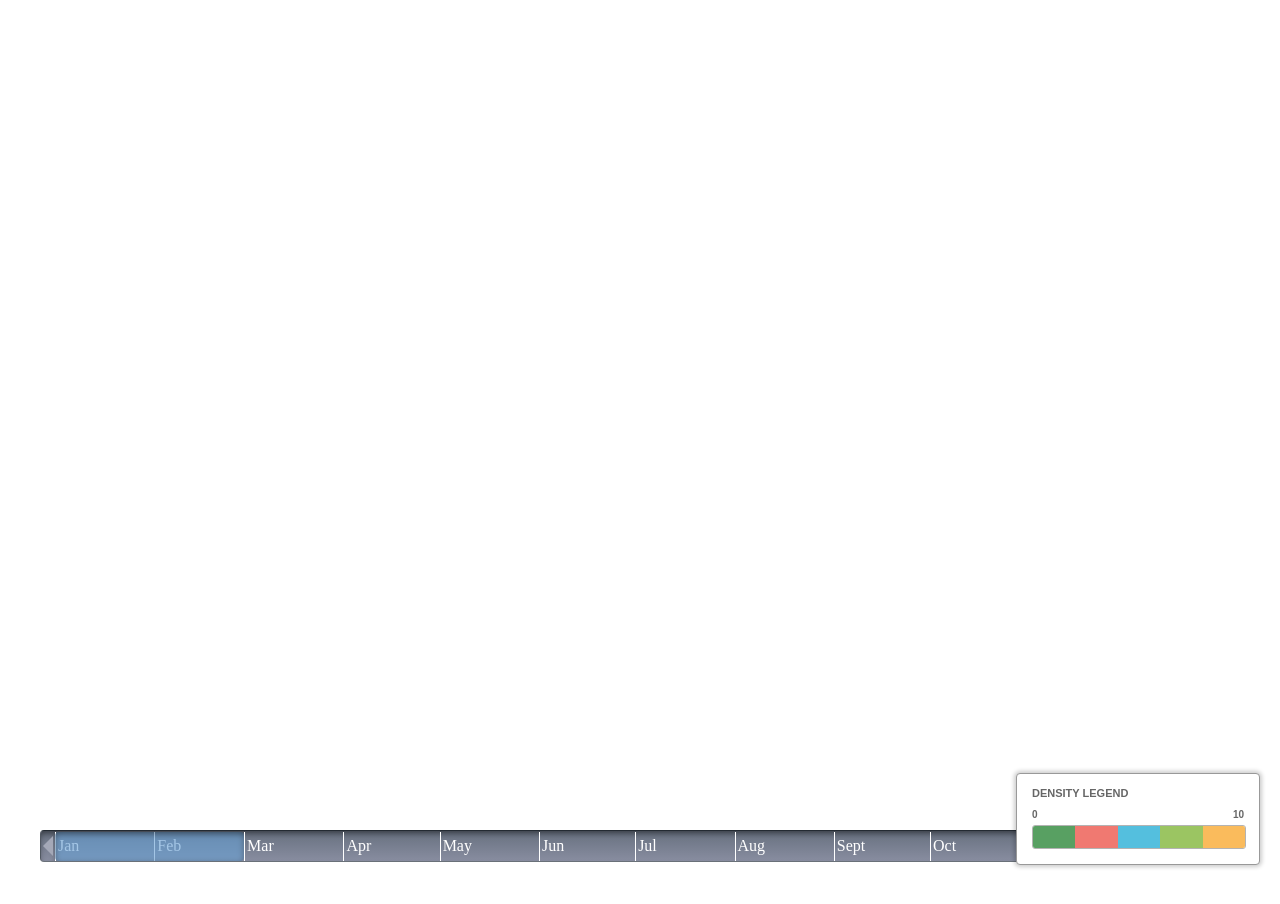
==== index.html @ 5bfdc5b2 "changed legend div" ====
<!DOCTYPE html>
<html>
  <head>



    <meta charset="UTF-8">
    <title>Syrian Refugees in Iraq</title>
    <!-- The style.css file allows you to change the look of your web pages.
         If you include the next line in all your web pages, they will all share the same look.
         This makes it easier to make new pages for your site. -->

    <script src="./jquery-2.1.1.min.js"></script>


      <!--
    Load CartoDB's code so we can pull in our CartoDB maps.
    -->
    <script src="./cartodb-3.14.2.js"></script>
    <script src="./jquery-ui.1.10.3.js"></script>

    <!--Load jQRangeSlider-->
    <!--<script src="https://rawgit.com/aceb694/jQRangeSlider-5.7.1/master/jQRangeSlider-min.js"></script>-->
    <!--<script src="https://rawgit.com/aceb694/jQRangeSlider-5.7.1/master/jQAllRangeSliders-min.js"></script>-->
    <script src="./jQDateRangeSlider-withRuler-min.js"></script>




    <link rel="stylesheet" href="./css/cartodb.css" type="text/css"/>
    <link rel="stylesheet" href="./css/jquery-ui.css" type="text/css"/>

    <!--jQRangeSlider-->
    <link rel="stylesheet" href="./css/iThing.css" type="text/css" />

  <style>

  html, body {
    height: 100%;
    margin: 0;
    padding: 0;
    width: 100%;
  }

  #map {
  display: inline-block;
  height: 100%;
  width: 100%;
}

    #title{
      text-align: center;
      font-size: 20px;
      font-family: "Arial";
      float: left;
      padding-left: 400px;
      padding-top: 25px;
      color: #74d94e;
    }

    #slider {
        position: absolute;
        bottom: 40px;
        right: 40px;
        left:40px;
      }

      /*/*legend {
        /*position: relative;
        margin-bottom: 200px;
        border:5px;
        border-color: #253494;*/
       /*/* /*position:absolute;*/
        /*top: 20px; right: 20px;
        margin: 50; padding: 0;
        z-index: 100;*/

      #legend
      {
        bottom: 100px;

      }

    img {
      float:left;
    }

    h4{
      text-transform: uppercase;
    }

    #sulaymaniyah_anbar_erbil_duhok_ver3
    {
        polygon-fill: #253494;
    }

  </style>
  </head>
  <body>

<!--  /--------------------------------CREATE BODY DIVS------------------------------------------------------------/  -->


    <div id="map"></div>
    <div id="slider"></div>
    <div id="legend"></div>

<!--------------------------------END CREATE BODY DIVS------------------------------------------------------------      -->


<script>
/*--------------------------------START GENERATE SLIDER------------------------------------------------------------*/
        /*label array for date range slider*/
        var months = ["Jan", "Feb", "Mar", "Apr", "May", "Jun", "Jul", "Aug", "Sept", "Oct", "Nov", "Dec"];


        /*Add Date Range Slider with the following options*/
        $("#slider").dateRangeSlider(
        {
            valueLabels: "hide",
            defaultValues:
            {
                min: new Date(2013, 0),
                max: new Date(2013, 2, 1)
            },
            bounds:
            {
                min: new Date(2013, 0),
                max: new Date(2013, 12, 1)
            },
            step:
            {
                months: 1
            },
            /*The option scales requires an array of objects. Each object represents the configuration of one level.
            Scale configuration object can contain 5 functions:*/
            scales:
            [{
                //first: function(value){ return value; },
                //end: function(value) {return value; },
                next: function(value)
                {
                    var next = new Date(value);
                    return new Date(next.setMonth(value.getMonth() + 1));
                },
                label: function(value)
                {
                    return months[value.getMonth()];
                }/*,
                format: function(tickContainer, tickStart, tickEnd){
                  tickContainer.addClass("myCustomClass");
                }*/
            }]
        });
/*--------------------------------END GENERATE SLIDER------------------------------------------------------------ */







/*------------------------------START: DECLARE GLOBAL VARIABLES------------------------------------------------------------*/





         var As_Sulaymaniyah;
         var Al_Anbar;
         var Arbil;
         var Dihok;




         var RefugeePopulationLayer;

      //   var layerSource = {
      //   user_name: 'aceb694',
      //   type: 'cartodb',
      //   sublayers: [{
      //       sql: "SELECT * FROM sulaymaniyah_anbar_erbil_duhok_ver3", // African countries
      //       cartocss: '#sulaymaniyah_anbar_erbil_duhok_ver3{polygon-fill:#FF6600;polygon-opacity:0.7;line-color:#FFF;line-width:1;line-opacity:1;}'
      //   }]
      // }

         /*------------------------------END: DECLARE GLOBAL VARIABLES------------------------------------------------------------*/








/*------------------------------START: PULL DATA FROM DATABASE------------------------------------------------------------*/

    $(document).ready(function()
    {
        $.getJSON('https://aceb694.cartodb.com/api/v2/sql?q=SELECT%20monthly_pop_avg::integer%20AS%20monthly_pop_avg_int,%20month,%20year,%20governorate%20FROM%20sulaymaniyah_anbar_erbil_duhok_ver3%20WHERE%20year%20=%202013%20AND%20governorate%20=%20%27As-Sulaymaniyah%27%20ORDER%20BY%20month')
        .done(function (JSONarray)
        {
          As_Sulaymaniyah =  JSONarray;
        })

        $.getJSON('https://aceb694.cartodb.com/api/v2/sql?q=SELECT%20monthly_pop_avg::integer%20AS%20monthly_pop_avg_int,%20month,%20year,%20governorate%20FROM%20sulaymaniyah_anbar_erbil_duhok_ver3%20WHERE%20year%20=%202013%20AND%20governorate%20=%20%27Al-Anbar%27%20ORDER%20BY%20month')
        .done(function (JSONarray)
        {
          Al_Anbar =  JSONarray;
        })

        $.getJSON('https://aceb694.cartodb.com/api/v2/sql?q=SELECT%20monthly_pop_avg::integer%20AS%20monthly_pop_avg_int,%20month,%20year,%20governorate%20FROM%20sulaymaniyah_anbar_erbil_duhok_ver3%20WHERE%20year%20=%202013%20AND%20governorate%20=%20%27Arbil%27%20ORDER%20BY%20month')
        .done(function (JSONarray)
        {
          Arbil =  JSONarray;
        })

        $.getJSON('https://aceb694.cartodb.com/api/v2/sql?q=SELECT%20monthly_pop_avg::integer%20AS%20monthly_pop_avg_int,%20month,%20year,%20governorate%20FROM%20sulaymaniyah_anbar_erbil_duhok_ver3%20WHERE%20year%20=%202013%20AND%20governorate%20=%20%27Dihok%27%20ORDER%20BY%20month')
        .done(function (JSONarray)
        {
          Dihok =  JSONarray;
        })
    });
/*-------------------------------END: PULL DATA FROM DATABASE------------------------------------------------------------*/








/*-------------------------------START: LOAD CARTODB MAP------------------------------------------------------------*/

    $(document).ready(function ()
    {
       // var map = L.map('map', {
       //      zoomControl: false,
       //      center: [43, 0],
       //      zoom: 3
       // })




        cartodb.createVis('map', 'https://aceb694.cartodb.com/api/v2/viz/dbe29aca-e6dc-11e4-b5d2-0e0c41326911/viz.json',
        {
            cartodb_logo: false,
            legends: false
        }).done(function(vis,layers)
        {
            // alert("Layers has " + layers.length + " layers.");

            RefugeePopulationLayer = layers[1].getSubLayer(0);

            // alert("Layers has " + layers[1].getSubLayerCount() + " sublayers.");

        })

        var densityLegend = new cdb.geo.ui.Legend.Density({
            title: "Density Legend",
            left: "0", right: "10", colors: [ "#58A062", "#F07971", "#54BFDE", "#9BC562", "#FABB5C" ]
          });

            $('#legend').append(densityLegend.render().el);


        // var densityLegend = new cdb.geo.ui.Legend.Density({
        //     title: "Density Legend",
        //     left: "0", right: "10", colors: [ "#58A062", "#F07971", "#54BFDE", "#9BC562", "#FABB5C" ]
        //   });

    });

    //

    //

/*-------------------------------END: LOAD CARTODB MAP------------------------------------------------------------*/









/*-------------------------------START: EVENT HANDLERS------------------------------------------------------------*/


    $("#slider").on("valuesChanging",

      function(e, sliderData)
      {
          console.log(As_Sulaymaniyah);
          console.log(Al_Anbar);
          console.log(Arbil);
          console.log(Dihok);


          var minMonth = sliderData.values.min.getMonth();  //retrieve the month the left most slider is on


          if(sliderData.values.max.getMonth() == 0)
              maxMonth = 11; /*because the slider value is 0 when it is selecting december, and it should be 11 because december data is in the array element 11*/
          else
              maxMonth =  sliderData.values.max.getMonth() - 1; //select the month the right most slider is on

          console.log('min value: ' + minMonth + ', max value: ' + maxMonth);
          //console.log(JSONfromCartoDB.rows[0].governorate);

          // var GovernorateDifference = new Array(4,3,5,'d');
            // var difference = {
            //   governorate: 'Al-Anbar',
            //   difference: Al_Anbar.rows[maxMonth].monthly_pop_avg_int - Al_Anbar.rows[minMonth].monthly_pop_avg_int
            // },
            // var difference = {
            //   governorate: 'As-Sulaymaniyah',
            //   difference: As_Sulaymaniyah.rows[maxMonth].monthly_pop_avg_int - As_Sulaymaniyah.rows[minMonth].monthly_pop_avg_int
            // },
            // var difference = {
            //   governorate: 'Arbil',
            //   difference: Arbil.rows[maxMonth].monthly_pop_avg_int - Arbil.rows[minMonth].monthly_pop_avg_int
            // });

          // var GovernorateDifference = {
          //     Al_Anbar_difference: Al_Anbar.rows[maxMonth].monthly_pop_avg_int - Al_Anbar.rows[minMonth].monthly_pop_avg_int,
          //     As_Sulaymaniyah_difference: As_Sulaymaniyah.rows[maxMonth].monthly_pop_avg_int - As_Sulaymaniyah.rows[minMonth].monthly_pop_avg_int,
          //     Arbil_difference: Arbil.rows[maxMonth].monthly_pop_avg_int - Arbil.rows[minMonth].monthly_pop_avg_int,
          //     Dihok_difference: Dihok.rows[maxMonth].monthly_pop_avg_int - Dihok.rows[minMonth].monthly_pop_avg_int};


          var AvgMonthlyRefugeePopDiff = [
            {
              governorate: "Al-Anbar",
              diffInMonths: Al_Anbar.rows[maxMonth].monthly_pop_avg_int - Al_Anbar.rows[minMonth].monthly_pop_avg_int,
            },
            {
              governorate: "As-Sulaymaniyah",
              diffInMonths: As_Sulaymaniyah.rows[maxMonth].monthly_pop_avg_int - As_Sulaymaniyah.rows[minMonth].monthly_pop_avg_int
            },
            {
              governorate: "Arbil",
              diffInMonths: Arbil.rows[maxMonth].monthly_pop_avg_int - Arbil.rows[minMonth].monthly_pop_avg_int
            },
            {
              governorate: "Dihok",
              diffInMonths: Dihok.rows[maxMonth].monthly_pop_avg_int - Dihok.rows[minMonth].monthly_pop_avg_int
            }];



            for(var i =0; i<4; i++)
            {

              /*//.008
//.013
//.021
//.028
//.044 *
//.054
//1*/
                if(AvgMonthlyRefugeePopDiff[i].diffInMonths <= -799)
                {
                     AvgMonthlyRefugeePopDiff[i].hexColor = '#0000FF';
                     AvgMonthlyRefugeePopDiff[i].opacity =  1;
                }
                else if(AvgMonthlyRefugeePopDiff[i].diffInMonths <= -599)
                {
                     AvgMonthlyRefugeePopDiff[i].hexColor = '#0000FF';
                     AvgMonthlyRefugeePopDiff[i].opacity =  .028;
                }
                else if (AvgMonthlyRefugeePopDiff[i].diffInMonths <= -399)
                {
                     AvgMonthlyRefugeePopDiff[i].hexColor = '#0000FF';
                     AvgMonthlyRefugeePopDiff[i].opacity = .021;/*.07 increments*/
                }
                else if(AvgMonthlyRefugeePopDiff[i].diffInMonths <= -199)
                {
                     AvgMonthlyRefugeePopDiff[i].hexColor = '#0000FF';
                     AvgMonthlyRefugeePopDiff[i].opacity =  .013;
                }
                else if(AvgMonthlyRefugeePopDiff[i].diffInMonths <= -1)
                {
                     AvgMonthlyRefugeePopDiff[i].hexColor = '#0000FF';
                     AvgMonthlyRefugeePopDiff[i].opacity =  .008;
                }
                else if(AvgMonthlyRefugeePopDiff[i].diffInMonths <= 1999)
                {
                     AvgMonthlyRefugeePopDiff[i].hexColor = '#FF0000';
                     AvgMonthlyRefugeePopDiff[i].opacity = .008;
                }
                else if(AvgMonthlyRefugeePopDiff[i].diffInMonths <= 3999)
                 {
                     AvgMonthlyRefugeePopDiff[i].hexColor = '#FF0000';
                     AvgMonthlyRefugeePopDiff[i].opacity = .013;
                }
                else if(AvgMonthlyRefugeePopDiff[i].diffInMonths <= 5999)
                {
                     AvgMonthlyRefugeePopDiff[i].hexColor = '#FF0000';
                     AvgMonthlyRefugeePopDiff[i].opacity = .021;
                }
                else if(AvgMonthlyRefugeePopDiff[i].diffInMonths <= 7999)
                {
                     AvgMonthlyRefugeePopDiff[i].hexColor = '#FF0000';
                     AvgMonthlyRefugeePopDiff[i].opacity = .028;
                }
                else if(AvgMonthlyRefugeePopDiff[i].diffInMonths <= 9999)
                {
                     AvgMonthlyRefugeePopDiff[i].hexColor = '#FF0000';
                     AvgMonthlyRefugeePopDiff[i].opacity = .054;
                }
                else if(AvgMonthlyRefugeePopDiff[i].diffInMonths > 10000)
                {
                     AvgMonthlyRefugeePopDiff[i].hexColor = '#FF0000';
                     AvgMonthlyRefugeePopDiff[i].opacity = 1;
                }
             }


          RefugeePopulationLayer.setCartoCSS("#sulaymaniyah_anbar_erbil_duhok_ver3[governorate= '" + AvgMonthlyRefugeePopDiff[0].governorate + "']{ polygon-fill: " + AvgMonthlyRefugeePopDiff[0].hexColor + ";polygon-opacity: " + AvgMonthlyRefugeePopDiff[0].opacity + "; }[governorate='" + AvgMonthlyRefugeePopDiff[1].governorate + "']{ polygon-fill: " + AvgMonthlyRefugeePopDiff[1].hexColor + ";polygon-opacity: " + AvgMonthlyRefugeePopDiff[1].opacity + ";}[governorate= '" + AvgMonthlyRefugeePopDiff[2].governorate + "']{ polygon-fill: " + AvgMonthlyRefugeePopDiff[2].hexColor + ";polygon-opacity: " + AvgMonthlyRefugeePopDiff[2].opacity + ";}[governorate= '" + AvgMonthlyRefugeePopDiff[3].governorate + "']{ polygon-fill: " + AvgMonthlyRefugeePopDiff[3].hexColor + ";polygon-opacity: " + AvgMonthlyRefugeePopDiff[3].opacity + ";}");







          /*
                if negative



          */




          for(var x=0; x<4; x++)
           {
              console.log('Governorate = ' + AvgMonthlyRefugeePopDiff[x].governorate + '; Difference = ' + AvgMonthlyRefugeePopDiff[x].diffInMonths + '; Color = ' + AvgMonthlyRefugeePopDiff[x].hexColor + '; Opacity =  ' + AvgMonthlyRefugeePopDiff[x].opacity);
           }

// -3000 to -2001 #00bbff
// -2000 to -1001 #00ccff
// -1000 to -1 #00ddff
// 0 #ffffff
// 1 to 9,999  #6f0000
// 10,000 to 24,999 #5c0000
// 25,000 to 39,999 #490000
// 40,000 to 54,999 #360000
// 55,000 to 62,172 #000000




          // if(Arbil_difference>=0)
          //   RefugeePopulationLayer.setCartoCSS("#sulaymaniyah_anbar_erbil_duhok_ver3 [governorate='Arbil']{ polygon-fill: #3E7BB6; }");
          // else
          //   RefugeePopulationLayer.setCartoCSS("#sulaymaniyah_anbar_erbil_duhok_ver3 [governorate='Arbil']{ polygon-fill: #870005; }");


            // set({'cartocss': '#layer {...}' })

            // alert("Sublayer CSS is " + RefugeePopulationLayer.getCartoCSS());
            // alert("Sublayer SQL is " + RefugeePopulationLayer.getSQL());



            // RefugeePopulationLayer.setCartoCSS("#sulaymaniyah_anbar_erbil_duhok_ver3 [governorate='As-Sulaymaniyah']{ polygon-fill: #3E7BB6; } [governorate='Arbil'] { polygon-fill: #870005; }");

      });

/*-------------------------------END: EVENT HANDLERS------------------------------------------------------------*/




    </script>


</body>
</html>
---- css/cartodb.css ----
/* CartoDB.css minified version: 3.14.1 */
div.cartodb-popup.dark .jspContainer:after{background:-webkit-gradient(linear,50% 0,50% 100%,color-stop(0%,rgba(0,0,0,0)),color-stop(100%,rgba(0,0,0,1)));background:-webkit-linear-gradient(top,rgba(0,0,0,0),rgba(0,0,0,1));background:-moz-linear-gradient(top,rgba(0,0,0,0),rgba(0,0,0,1));background:-o-linear-gradient(top,rgba(0,0,0,0),rgba(0,0,0,1));background:linear-gradient(top,rgba(0,0,0,0),rgba(0,0,0,1))}div.cartodb-popup.dark .jspContainer:before{background:-webkit-gradient(linear,50% 0,50% 100%,color-stop(0%,rgba(0,0,0,1)),color-stop(100%,rgba(0,0,0,0)));background:-webkit-linear-gradient(top,rgba(0,0,0,1),rgba(0,0,0,0));background:-moz-linear-gradient(top,rgba(0,0,0,1),rgba(0,0,0,0));background:-o-linear-gradient(top,rgba(0,0,0,1),rgba(0,0,0,0));background:linear-gradient(top,rgba(0,0,0,1),rgba(0,0,0,0))}div.cartodb-popup.dark{background:url(../img/dark.png) no-repeat -226px 0}div.cartodb-popup.dark div.cartodb-popup-content-wrapper{background:url(../img/dark.png) repeat-y -452px 0}div.cartodb-popup.dark div.cartodb-popup-tip-container{background:url(../img/dark.png) no-repeat 0 0}div.cartodb-popup.dark a.cartodb-popup-close-button{background:url(../img/dark.png) no-repeat 0 -23px}div.cartodb-popup.dark h4{color:#999}div.cartodb-popup.dark p{color:#FFF}div.cartodb-popup.dark a{color:#397DB9}div.cartodb-popup.dark p.empty{font-style:italic;color:#AAA}div.cartodb-popup.dark .jspDrag{background:#AAA;background:rgba(255,255,255,.5)}div.cartodb-popup.dark .jspDrag:hover{background:#DEDEDE;background:rgba(255,255,255,.8)}div.cartodb-popup.v2.dark{background:#000}div.cartodb-popup.v2.dark div.cartodb-popup-tip-container:after,div.cartodb-popup.v2.dark:before{border-top-color:#000}div.cartodb-popup.v2.dark a.cartodb-popup-close-button{background:#000}div.cartodb-popup.v2.dark a.cartodb-popup-close-button:after,div.cartodb-popup.v2.dark a.cartodb-popup-close-button:before{background:#fff}@media \0screen\,screen\9{div.cartodb-popup.v2.dark{border:4px solid #AAA}div.cartodb-popup.v2.dark div.cartodb-popup-tip-container{border-top:18px solid #000}div.cartodb-popup.v2.dark a.cartodb-popup-close-button{border:2px solid #AAA;color:#fff}div.cartodb-popup.v2.dark a.cartodb-popup-close-button:hover{border:2px solid #BBB}}div.cartodb-infowindow{position:absolute;z-index:12}div.cartodb-popup{position:relative;width:226px;height:auto;padding:7px 0 0;margin:0;background:url(../img/light.png) no-repeat -226px 0}div.cartodb-popup div.cartodb-popup-content-wrapper{width:190px;max-width:190px;padding:12px 19px;overflow-x:hidden;background:url(../img/light.png) repeat-y -452px 0}div.cartodb-popup div.cartodb-popup-content{display:block;width:190px;max-width:190px;min-height:5px;height:auto;max-height:185px;margin:0;padding:0;overflow-y:auto;overflow-x:hidden!important;outline:0;text-align:left}div.cartodb-popup .jspContainer:after,div.cartodb-popup .jspContainer:before{content:'';position:absolute;left:0;right:12px;display:block;height:10px;width:190px;z-index:5}div.cartodb-popup .jspContainer:after{bottom:0;background:-webkit-gradient(linear,50% 0,50% 100%,color-stop(0%,rgba(255,255,255,0)),color-stop(100%,rgba(255,255,255,1)));background:-webkit-linear-gradient(top,rgba(255,255,255,0),rgba(255,255,255,1));background:-moz-linear-gradient(top,rgba(255,255,255,0),rgba(255,255,255,1));background:-o-linear-gradient(top,rgba(255,255,255,0),rgba(255,255,255,1));background:linear-gradient(top,rgba(255,255,255,0),rgba(255,255,255,1));filter:progid:DXImageTransform.Microsoft.gradient(startColorstr='#ffffff', endColorstr='#00ffffff', GradientType=0)}div.cartodb-popup .jspContainer:before{top:0;background:-webkit-gradient(linear,50% 0,50% 100%,color-stop(0%,rgba(255,255,255,1)),color-stop(100%,rgba(255,255,255,0)));background:-webkit-linear-gradient(top,rgba(255,255,255,1),rgba(255,255,255,0));background:-moz-linear-gradient(top,rgba(255,255,255,1),rgba(255,255,255,0));background:-o-linear-gradient(top,rgba(255,255,255,1),rgba(255,255,255,0));background:linear-gradient(top,rgba(255,255,255,1),rgba(255,255,255,0));filter:progid:DXImageTransform.Microsoft.gradient(startColorstr='#ffffff', endColorstr='#00ffffff', GradientType=0)}div.cartodb-popup div.cartodb-popup-tip-container{width:226px;height:20px;background:url(../img/light.png) no-repeat 0 0}div.cartodb-popup a.cartodb-popup-close-button{position:absolute;top:-9px;right:-9px;width:26px;height:26px;padding:0;background:url(../img/light.png) no-repeat 0 -23px;text-indent:-9999px;font-size:0;line-height:0;opacity:1;-ms-filter:"alpha(Opacity=100)";filter:alpha(Opacity=1);filter:alpha(opacity=100);text-transform:uppercase;z-index:3}div.cartodb-popup.header.no_fields div.cartodb-popup-content{display:none}div.cartodb-popup.header.no_fields div.cartodb-popup-content-wrapper div.cartodb-edit-buttons{padding-top:5px;margin-top:0}div.cartodb-popup.header.no_fields div.cartodb-edit-buttons{border:0;padding-top:0}div.cartodb-popup .jspContainer{overflow:hidden;position:relative;outline:0}div.cartodb-popup .jspContainer *{outline:0}div.cartodb-popup .jspPane{position:absolute;padding:4px 0 0!important;z-index:1}div.cartodb-popup .jspVerticalBar{position:absolute;top:0;right:0;width:6px;height:100%;background:0 0;z-index:10}div.cartodb-popup .jspHorizontalBar{position:absolute;bottom:0;left:0;width:100%;height:6px;background:0 0}div.cartodb-popup .jspHorizontalBar *,div.cartodb-popup .jspVerticalBar *{margin:0;padding:0}div.cartodb-popup .jspCap{display:none}div.cartodb-popup .jspHorizontalBar .jspCap{float:left}div.cartodb-popup .jspTrack{position:relative;cursor:pointer;background:0 0}div.cartodb-popup .jspDrag{position:relative;top:0;left:0;cursor:pointer;border-radius:10px;-moz-border-radius:10px;-webkit-border-radius:10px;background:#999;background:rgba(0,0,0,.16)}div.cartodb-popup .jspDrag:hover{background:#666;background:rgba(0,0,0,.5);cursor:pointer}div.cartodb-popup .jspHorizontalBar .jspDrag,div.cartodb-popup .jspHorizontalBar .jspTrack{float:left;height:100%}div.cartodb-popup .jspArrow{background:#50506d;text-indent:-20000px;display:block;cursor:pointer}div.cartodb-popup .jspArrow.jspDisabled{cursor:default;background:#80808d}div.cartodb-popup .jspVerticalBar .jspArrow{height:16px}div.cartodb-popup .jspHorizontalBar .jspArrow{width:16px;float:left;height:100%}div.cartodb-popup .jspVerticalBar .jspArrow:focus{outline:0}div.cartodb-popup .jspCorner{background:#eeeef4;float:left;height:100%}* html div.cartodb-popup .jspCorner{margin:0 -3px 0 0}div.cartodb-popup h1,div.cartodb-popup h2,div.cartodb-popup h3,div.cartodb-popup h4,div.cartodb-popup h5,div.cartodb-popup h6{display:block;width:190px;margin:0;padding:0;font-weight:700;font-family:"Helvetica Neue",Helvetica,Arial;color:#CCC;text-transform:uppercase;word-wrap:break-word;line-height:120%}div.cartodb-popup h1{font-size:24px}div.cartodb-popup h2{font-size:20px}div.cartodb-popup h3{font-size:15px}div.cartodb-popup h4{font-size:11px}div.cartodb-popup h5{font-size:10px}div.cartodb-popup h6{font-size:9px}div.cartodb-popup p{display:block;width:190px;max-width:190px;margin:0;padding:0 0 7px;font:400 13px Helvetica,Arial;word-wrap:break-word}div.cartodb-popup p.italic{font-style:italic}div.cartodb-popup p.loading{position:relative;display:block;width:170px;max-width:170px;margin:0;padding:0 0 0 30px;font:400 13px Helvetica,Arial;font-style:italic;word-wrap:break-word;line-height:21px}div.cartodb-popup p.error{position:relative;display:block;width:170px;max-width:170px;margin:0;padding:0;font:400 13px Helvetica,Arial;font-style:italic;word-wrap:break-word;line-height:18px}div.cartodb-popup p.empty{font-style:italic}div.cartodb-popup div.spinner{position:absolute!important;display:inline;top:0;left:0;margin:10px 0 0 10px}div.cartodb-popup.v2{width:226px;padding:0;margin:0 0 14px;-moz-box-shadow:0 0 0 4px rgba(0,0,0,.15);-webkit-box-shadow:0 0 0 4px rgba(0,0,0,.15);box-shadow:0 0 0 4px rgba(0,0,0,.15);-webkit-border-radius:2px;-moz-border-radius:2px;border-radius:2px;background:#fff}div.cartodb-popup.v2:before{content:'';position:absolute;bottom:-14px;left:0;width:0;height:0;margin-left:28px;border-left:0 solid transparent;border-right:14px solid transparent;border-top:14px solid #fff;z-index:2}div.cartodb-popup.v2 div.cartodb-popup-content-wrapper{width:auto;max-width:none;padding:12px;-webkit-border-radius:2px;-moz-border-radius:2px;border-radius:2px;background:0 0}div.cartodb-popup.v2 div.cartodb-popup-content{width:auto;max-width:none;display:block;background:0 0}div.cartodb-popup.v2 div.cartodb-popup-content h1,div.cartodb-popup.v2 div.cartodb-popup-content h2,div.cartodb-popup.v2 div.cartodb-popup-content h3,div.cartodb-popup.v2 div.cartodb-popup-content h4,div.cartodb-popup.v2 div.cartodb-popup-content h5,div.cartodb-popup.v2 div.cartodb-popup-content h6,div.cartodb-popup.v2 div.cartodb-popup-content p{width:auto;max-width:95%;display:block}div.cartodb-popup.v2 div.cartodb-popup-tip-container{position:absolute;bottom:-20px;left:-4px;width:20px;height:16px;margin-left:28px;background:0 0;overflow:hidden;z-index:0}div.cartodb-popup.v2 div.cartodb-popup-tip-container:before{content:'';position:absolute;width:20px;height:20px;left:0;top:-10px;margin-left:0;-ms-transform:skew(0,-45deg);-webkit-transform:skew(0,-45deg);transform:skew(0,-45deg);border-radius:0 0 0 10px;background:rgba(0,0,0,.15);z-index:0}div.cartodb-popup.v2 a.cartodb-popup-close-button{right:-12px;top:-12px;width:20px;height:20px;background:#fff;-webkit-border-radius:18px;-moz-border-radius:18px;border-radius:18px;box-shadow:0 0 0 3px rgba(0,0,0,.15)}div.cartodb-popup.v2 a.cartodb-popup-close-button:after,div.cartodb-popup.v2 a.cartodb-popup-close-button:before{content:'';position:absolute;top:9px;left:6px;width:8px;height:2px;background:#397DBA;-webkit-border-radius:3px;-moz-border-radius:3px;border-radius:3px}div.cartodb-popup.v2 a.cartodb-popup-close-button:before{-ms-transform:rotate(45deg);-webkit-transform:rotate(45deg);transform:rotate(45deg)}div.cartodb-popup.v2 a.cartodb-popup-close-button:after{-ms-transform:rotate(-45deg);-webkit-transform:rotate(-45deg);transform:rotate(-45deg)}div.cartodb-popup.v2 a.cartodb-popup-close-button:hover{box-shadow:0 0 0 3px rgba(0,0,0,.25)}@media \0screen\,screen\9{div.cartodb-popup.v2{border:4px solid #CCC}div.cartodb-popup.v2 div.cartodb-popup-tip-container{position:absolute;width:0;height:0;margin-left:28px;z-index:2;bottom:-18px;left:-4px;border-left:0 solid transparent;border-right:18px solid transparent;border-top:18px solid #fff}div.cartodb-popup.v2 a.cartodb-popup-close-button{right:-14px;top:-14px;width:18px;padding:0 0 0 2px;text-indent:0;font:700 11px Arial;font-weight:700;text-decoration:none;text-align:center;line-height:20px;border:2px solid #CCC}div.cartodb-popup.v2 a.cartodb-popup-close-button:after,div.cartodb-popup.v2 a.cartodb-popup-close-button:before{display:none}div.cartodb-popup.v2 a.cartodb-popup-close-button:hover{border:2px solid #999}}div.cartodb-popup.header.blue div.cartodb-popup-header{background:url(../img/headers.png) no-repeat 0 -40px}div.cartodb-popup.header.blue.header .cartodb-popup-header a{color:#fff}div.cartodb-popup.header.blue div.cartodb-popup-header h4{color:#1F4C7F}div.cartodb-popup.header.blue div.cartodb-popup-header span.separator{background:#225386}div.cartodb-popup.header.blue a.cartodb-popup-close-button{background:url(../img/headers.png) no-repeat -226px -40px}div.cartodb-popup.header.blue a.cartodb-popup-close-button:hover{background-position:-226px -66px}div.cartodb-popup.v2.header.blue div.cartodb-popup-header{background:0 0;background:-ms-linear-gradient(top,#4F9CD7,#2B68A8);background:-o-linear-gradient(right,#4F9CD7,#2B68A8);background:-webkit-linear-gradient(top,#4F9CD7,#2B68A8);background:-moz-linear-gradient(right,#4F9CD7,#2B68A8);-ms-filter:"progid:DXImageTransform.Microsoft.Gradient(startColorStr='#4F9CD7',endColorStr='#2B68A8',GradientType=0)"}div.cartodb-popup.v2.header.blue a.cartodb-popup-close-button{background:#fff}div.cartodb-popup.header{padding:0;background:0 0;box-shadow:none;-webkit-box-shadow:none;-moz-box-shadow:none;-o-box-shadow:none;border-bottom:0;border-radius:0;-webkit-border-radius:0;-moz-border-radius:0;-o-border-radius:0}div.cartodb-popup.header div.cartodb-popup-header{position:relative;width:188px;height:auto;max-height:62px;overflow:hidden;padding:17px 19px;background:url(../img/headers.png) no-repeat 0 -40px}div.cartodb-popup.header div.cartodb-popup-header h1{width:100%;margin:0;font:700 21px "Helvetica Neue",Helvetica,Arial;color:#FFF;line-height:23px;text-shadow:0 1px rgba(0,0,0,.5);word-wrap:break-word}div.cartodb-popup.header div.cartodb-popup-header h1 a{color:#fff;font-size:21px;word-wrap:break-word}div.cartodb-popup.header div.cartodb-popup-header h1 a:hover{text-decoration:underline}div.cartodb-popup.header div.cartodb-popup-header h1.loading{position:relative;display:block;width:auto;padding-right:0;padding-left:30px;font-size:14px;font-weight:400;line-height:19px}div.cartodb-popup.header div.cartodb-popup-header h1.error{position:relative;display:block;width:auto;padding-right:0;padding-left:0;font-size:14px;font-weight:400;font-style:italic;line-height:19px}div.cartodb-popup.header div.cartodb-popup-header h4{color:#1F4C7F}div.cartodb-popup.header div.cartodb-popup-header span.separator{position:absolute;bottom:0;left:4px;right:4px;height:1px;background:#225386}div.cartodb-popup.header div.cartodb-popup-content{max-height:150px}div.cartodb-popup.header a.cartodb-popup-close-button{background:url(../img/headers.png) no-repeat -226px -40px}div.cartodb-popup.header a.cartodb-popup-close-button:hover{background-position:-226px -66px}div.cartodb-popup.header.v2.header{-moz-box-shadow:0 0 0 4px rgba(0,0,0,.15);-webkit-box-shadow:0 0 0 4px rgba(0,0,0,.15);box-shadow:0 0 0 4px rgba(0,0,0,.15);-webkit-border-radius:2px;-moz-border-radius:2px;border-radius:2px;background:#fff}div.cartodb-popup.v2.header div.cartodb-popup-header{position:relative;width:auto;height:auto;max-height:62px;overflow:hidden;padding:17px 12px;background:0 0;background:-ms-linear-gradient(top,#4F9CD7,#2B68A8);background:-o-linear-gradient(right,#4F9CD7,#2B68A8);background:-webkit-linear-gradient(top,#4F9CD7,#2B68A8);background:-moz-linear-gradient(right,#4F9CD7,#2B68A8);-ms-filter:"progid:DXImageTransform.Microsoft.Gradient(startColorStr='#4F9CD7',endColorStr='#2B68A8',GradientType=0)";-webkit-border-top-left-radius:2px;-webkit-border-top-right-radius:2px;-moz-border-radius-topleft:2px;-moz-border-radius-topright:2px;border-top-left-radius:2px;border-top-right-radius:2px}div.cartodb-popup.v2.header div.cartodb-popup-header:before{content:'';position:absolute;bottom:0;left:0;right:0;width:100%;height:1px;background:rgba(0,0,0,.1)}div.cartodb-popup.v2.header a.cartodb-popup-close-button{right:-12px;top:-12px;width:20px;height:20px;background:#fff;-webkit-border-radius:18px;-moz-border-radius:18px;border-radius:18px;box-shadow:0 0 0 3px rgba(0,0,0,.15)}div.cartodb-popup.v2.header a.cartodb-popup-close-button:after,div.cartodb-popup.v2.header a.cartodb-popup-close-button:before{content:'';position:absolute;top:9px;left:6px;width:8px;height:2px;background:#397DBA;-webkit-border-radius:3px;-moz-border-radius:3px;border-radius:3px}div.cartodb-popup.v2.header a.cartodb-popup-close-button:before{-ms-transform:rotate(45deg);-webkit-transform:rotate(45deg);transform:rotate(45deg)}div.cartodb-popup.v2.header a.cartodb-popup-close-button:after{-ms-transform:rotate(-45deg);-webkit-transform:rotate(-45deg);transform:rotate(-45deg)}div.cartodb-popup.v2.header a.cartodb-popup-close-button:hover{box-shadow:0 0 0 3px rgba(0,0,0,.25)}@media \0screen\,screen\9{div.cartodb-popup.header.v2{border-bottom:4px solid #CCC}div.cartodb-popup.v2.header div.cartodb-popup-header{background:#3B7FBD;-ms-filter:progid:DXImageTransform.Microsoft.Gradient(startColorStr='#4F9CD7', endColorStr='#2B68A8', GradientType=0)}}div.cartodb-popup.header.green div.cartodb-popup-header{background:url(../img/headers.png) no-repeat -252px -40px}div.cartodb-popup.header.green div.cartodb-popup-header h4{color:#00916D}div.cartodb-popup.header.green div.cartodb-popup-header span.separator{background:#008E6A}div.cartodb-popup.header.green a.cartodb-popup-close-button{background:url(../img/headers.png) no-repeat -478px -40px}div.cartodb-popup.header.green a.cartodb-popup-close-button:hover{background-position:-478px -66px}div.cartodb-popup.v2.header.green div.cartodb-popup-header{background:0 0;background:-ms-linear-gradient(top,#0C9,#00B185);background:-o-linear-gradient(right,#0C9,#00B185);background:-webkit-linear-gradient(top,#0C9,#00B185);background:-moz-linear-gradient(right,#0C9,#00B185);-ms-filter:"progid:DXImageTransform.Microsoft.Gradient(startColorStr='#00CC99',endColorStr='#00B185',GradientType=0)"}div.cartodb-popup.v2.header.green a.cartodb-popup-close-button{background:#fff}div.cartodb-popup.v2.header.green a.cartodb-popup-close-button:after,div.cartodb-popup.v2.header.green a.cartodb-popup-close-button:before{background:#0C9}@media \0screen\,screen\9{div.cartodb-popup.v2.header.green a.cartodb-popup-close-button{color:#0C9}}div.cartodb-popup.header.orange div.cartodb-popup-header{background:url(../img/headers.png) no-repeat -756px -40px}div.cartodb-popup.header.orange div.cartodb-popup-header h4{color:#CC2929}div.cartodb-popup.header.orange div.cartodb-popup-header span.separator{background:#CC2929}div.cartodb-popup.header.orange a.cartodb-popup-close-button{background:url(../img/headers.png) no-repeat -982px -40px}div.cartodb-popup.header.orange a.cartodb-popup-close-button:hover{background-position:-982px -66px}div.cartodb-popup.v2.header.orange div.cartodb-popup-header{background:0 0;background:-ms-linear-gradient(top,#FF6825,#F33);background:-o-linear-gradient(right,#FF6825,#F33);background:-webkit-linear-gradient(top,#FF6825,#F33);background:-moz-linear-gradient(right,#FF6825,#F33);-ms-filter:"progid:DXImageTransform.Microsoft.Gradient(startColorStr='#FF6825',endColorStr='#FF3333',GradientType=0)"}div.cartodb-popup.v2.header.orange a.cartodb-popup-close-button{background:#fff}div.cartodb-popup.v2.header.orange a.cartodb-popup-close-button:after,div.cartodb-popup.v2.header.orange a.cartodb-popup-close-button:before{background:#CC2929}@media \0screen\,screen\9{div.cartodb-popup.v2.header.orange a.cartodb-popup-close-button{color:#CC2929}}div.cartodb-popup.header.with-image div.cartodb-popup-header{position:relative;background:url(../img/headers.png) no-repeat -1008px 0;height:138px;max-height:104px}div.cartodb-popup.header.with-image div.cartodb-popup-header .cover{display:block;position:absolute;overflow:hidden;width:218px;height:135px;top:4px;left:4px;border-radius:4px 4px 0 0}div.cartodb-popup.header.with-image div.cartodb-popup-header .cover .shadow{position:absolute;width:218px;height:55px;bottom:0;left:0;background:url(../img/shadow.png) no-repeat;z-index:100}div.cartodb-popup.header.with-image div.cartodb-popup-header .cover #spinner{position:absolute;top:67px;left:109px}div.cartodb-popup.header.with-image div.cartodb-popup-header .cover img{position:absolute;border-radius:4px 4px 0 0;display:none}div.cartodb-popup.header.with-image div.cartodb-popup-header .image_not_found{position:absolute;top:15px;left:15px;width:200px;display:none}div.cartodb-popup.header.with-image div.cartodb-popup-header .image_not_found a{display:-moz-inline-stack;display:inline-block;vertical-align:top;*vertical-align:auto;zoom:1;*display:inline;margin:3px 0 0 -2px;color:#888;font-size:13px;font-family:Helvetica,"Helvetica Neue",Arial,sans-serif;text-decoration:underline}div.cartodb-popup.header.with-image div.cartodb-popup-header .image_not_found a:hover{color:#888;text-decoration:underline}div.cartodb-popup.header.with-image div.cartodb-popup-header .cover .image_not_found i{display:-moz-inline-stack;display:inline-block;vertical-align:top;*vertical-align:auto;zoom:1;*display:inline;width:31px;height:22px;background:transparent url(../img/image_not_found.png)}div.cartodb-popup.header.with-image div.cartodb-popup-header h1{position:absolute;bottom:13px;left:18px;width:188px;z-index:150}div.cartodb-popup.header.with-image div.cartodb-popup-header h4{color:#CCC}div.cartodb-popup.header.with-image div.cartodb-popup-header span.separator{background:#CCC}div.cartodb-popup.header.with-image a.cartodb-popup-close-button{background:url(../img/headers.png) no-repeat -226px -40px}div.cartodb-popup.header.with-image a.cartodb-popup-close-button:hover{background-position:-226px -66px}div.cartodb-popup.header.with-image .cartodb-popup-header h1{display:none}div.cartodb-popup.header.with-image .cartodb-popup-header h1.order1{display:block}div.cartodb-popup.header.with-image .cartodb-popup-content-wrapper .order1{display:none}div.cartodb-popup.v2.header.with-image div.cartodb-popup-header{background:#2C2C2C;background:-ms-linear-gradient(top,#535353,#2C2C2C);background:-o-linear-gradient(right,#535353,#2C2C2C);background:-webkit-linear-gradient(top,#535353,#2C2C2C);background:-moz-linear-gradient(right,#535353,#2C2C2C);-ms-filter:"progid:DXImageTransform.Microsoft.Gradient(startColorStr='#535353',endColorStr='#2C2C2C',GradientType=0)"}div.cartodb-popup.v2.header.with-image div.cartodb-popup-header h1{width:85%}div.cartodb-popup.v2.header.with-image div.cartodb-popup-header span.separator{left:0;right:0;background:#CCC}div.cartodb-popup.v2.header.with-image a.cartodb-popup-close-button{background:#fff}div.cartodb-popup.v2.header.with-image div.cartodb-popup-header .cover{display:block;width:100%;height:138px;top:0;left:0;-moz-border-radius:2px 2px 0 0;-webkit-border-radius:2px 2px 0 0;border-radius:2px 2px 0 0;overflow:hidden}div.cartodb-popup.v2.header.with-image div.cartodb-popup-header .cover .shadow{width:100%;height:57px;background:-webkit-gradient(linear,50% 0,50% 100%,color-stop(0%,rgba(0,0,0,0)),color-stop(100%,rgba(0,0,0,.8)));background:-webkit-linear-gradient(top,rgba(0,0,0,0),rgba(0,0,0,.8));background:-moz-linear-gradient(top,rgba(0,0,0,0),rgba(0,0,0,.8));background:-o-linear-gradient(top,rgba(0,0,0,0),rgba(0,0,0,.8));background:linear-gradient(top,rgba(0,0,0,0),rgba(0,0,0,.8));filter:progid:DXImageTransform.Microsoft.gradient(startColorstr='#00000000', endColorstr='#000000', GradientType=0)}div.cartodb-popup.v2.header.with-image div.cartodb-popup-header .cover img{-moz-border-radius:2px 2px 0 0;-webkit-border-radius:2px 2px 0 0;border-radius:2px 2px 0 0}div.cartodb-popup.header.yellow div.cartodb-popup-header{background:url(../img/headers.png) no-repeat -504px -40px}div.cartodb-popup.header.yellow div.cartodb-popup-header h4{color:#D8832A}div.cartodb-popup.header.yellow div.cartodb-popup-header span.separator{background:#CC7A29}div.cartodb-popup.header.yellow a.cartodb-popup-close-button{background:url(../img/headers.png) no-repeat -730px -40px}div.cartodb-popup.header.yellow a.cartodb-popup-close-button:hover{background-position:-730px -66px}div.cartodb-popup.v2.header.yellow div.cartodb-popup-header{background:0 0;background:-ms-linear-gradient(top,#FFBF0D,#F93);background:-o-linear-gradient(right,#FFBF0D,#F93);background:-webkit-linear-gradient(top,#FFBF0D,#F93);background:-moz-linear-gradient(right,#FFBF0D,#F93);-ms-filter:"progid:DXImageTransform.Microsoft.Gradient(startColorStr='#FFBF0D',endColorStr='#FF9933',GradientType=0)"}div.cartodb-popup.v2.header.yellow a.cartodb-popup-close-button{background:#fff}div.cartodb-popup.v2.header.yellow a.cartodb-popup-close-button:after,div.cartodb-popup.v2.header.yellow a.cartodb-popup-close-button:before{background:#CC7A29}@media \0screen\,screen\9{div.cartodb-popup.v2.header.yellow a.cartodb-popup-close-button{color:#CC7A29}}div.cartodb-popup h4{color:#CCC}div.cartodb-popup p{color:#333}div.cartodb-popup p.loading{color:#888}div.cartodb-popup p.error{color:#FF7F7F}div.cartodb-popup p.empty{color:#999}@-webkit-keyframes loading{to{opacity:1}}@-moz-keyframes loading{to{opacity:1}}@-ms-keyframes loading{to{opacity:1}}@keyframes loading{to{opacity:1}}@-webkit-keyframes pulse{to{opacity:1;-webkit-transform:scale(1)}}@-moz-keyframes pulse{to{opacity:1;-moz-transform:scale(1)}}@-ms-keyframes pulse{to{opacity:1;-ms-transform:scale(1)}}@keyframes pulse{to{opacity:1;transform:scale(1)}}div.cartodb-share{display:none;position:relative;float:right;margin:20px 20px 0 0;z-index:105}div.cartodb-share a{width:14px;height:14px;display:block;color:#397DB8;font-size:10px;font-weight:700;text-transform:uppercase;text-shadow:none;padding:7px;box-sizing:content-box;background:#fff url(../img/share.png) no-repeat 7px 8px;-webkit-box-shadow:rgba(0,0,0,.2) 0 0 4px 2px;-moz-box-shadow:rgba(0,0,0,.2) 0 0 4px 2px;box-shadow:rgba(0,0,0,.2) 0 0 4px 2px;-webkit-border-radius:4px;-moz-border-radius:4px;-ms-border-radius:4px;-o-border-radius:4px;border-radius:4px;border:1px solid #999}div.cartodb-share a:hover{background:#fff url(../img/share.png) no-repeat -28px 8px}div.cartodb-share a:active,div.cartodb-share a:hover:active{background:#fff url(../img/share.png) no-repeat 7px 8px}.cartodb-fullscreen{display:none;position:relative;margin:11px 0 0 20px;float:left;clear:both;z-index:105}.cartodb-fullscreen a{display:block;width:14px;height:14px;padding:7px;box-sizing:content-box;background:#fff url(../img/fullscreen.png) no-repeat 7px 3px;-webkit-box-shadow:rgba(0,0,0,.2) 0 0 4px 2px;-moz-box-shadow:rgba(0,0,0,.2) 0 0 4px 2px;box-shadow:rgba(0,0,0,.2) 0 0 4px 2px;-webkit-border-radius:4px;-moz-border-radius:4px;-ms-border-radius:4px;-o-border-radius:4px;border-radius:4px;border:1px solid #999}.cartodb-fullscreen a:active{background-position:7px 3px!important}.cartodb-fullscreen a:hover{background-position:-19px 5px}.cartodb-share-dialog{display:none}.cartodb-share-dialog .mamufas{position:fixed;top:0;left:0;right:0;bottom:0;background:rgba(0,0,0,.5);cursor:default;z-index:1000001}.cartodb-share-dialog .modal{position:absolute;top:50%;left:50%;margin-left:-216px;margin-top:-107px;webkit-box-shadow:rgba(0,0,0,.15) 0 0 0 4px;-moz-box-shadow:rgba(0,0,0,.15) 0 0 0 4px;box-shadow:rgba(0,0,0,.15) 0 0 0 4px;-webkit-border-radius:4px;-moz-border-radius:4px;-ms-border-radius:4px;-o-border-radius:4px;border-radius:4px;border:1px solid #999;font-weight:700;font-family:"Segoe UI Bold","Helvetica Bold",Helvetica,Arial;color:#333;line-height:normal}.cartodb-share-dialog.small .modal{margin-left:-108px;margin-top:-165px}.cartodb-share-dialog.small .block .buttons{margin:0 0 10px}.cartodb-share-dialog.small .block .buttons ul{border:0;padding:0}.cartodb-share-dialog.small .block .content .embed_code{padding:0}.cartodb-share-dialog .modal a.close{position:absolute;top:-15px;right:-15px;width:30px;height:15px;padding:7px 0 8px;background:#fff;font:400 13px Helvetica,Arial;text-decoration:none;webkit-box-shadow:rgba(0,0,0,.15) 0 0 0 4px;-moz-box-shadow:rgba(0,0,0,.15) 0 0 0 4px;box-shadow:rgba(0,0,0,.15) 0 0 0 4px;-webkit-border-radius:50px;-moz-border-radius:50px;-ms-border-radius:50px;-o-border-radius:50px;border-radius:50px;line-height:14px;text-align:center;z-index:105}.cartodb-share-dialog .block{background:#fff;-webkit-border-radius:4px;-moz-border-radius:4px;-ms-border-radius:4px;-o-border-radius:4px;border-radius:4px;webkit-box-shadow:rgba(0,0,0,.15) 0 0 4px 3px;-moz-box-shadow:rgba(0,0,0,.15) 0 0 4px 3px;box-shadow:rgba(0,0,0,.15) 0 0 4px 3px}.cartodb-share-dialog .block .buttons ul{margin:0;padding:0 24px 0 0;border-right:1px solid #E5E5E5}.cartodb-share-dialog .block .buttons li{list-style:none;margin:0 0 4px;padding:0}.cartodb-share-dialog .block .buttons li a{display:block;padding:10px 13px 11px 30px;width:121px;font-size:13px;font-weight:700;color:#fff;background:#3D8FCA;text-decoration:none;-webkit-border-radius:3px;-moz-border-radius:3px;-ms-border-radius:3px;-o-border-radius:3px;border-radius:3px}@media only screen and (min-device-width :320px) and (max-device-width :480px){div.cartodb-header h1{width:78%}div.cartodb-header>p{width:80%}}@media only screen and (min-device-width :768px) and (max-device-width :1024px){div.cartodb-header h1{width:78%}div.cartodb-header>p{width:80%}}@media only screen and (-webkit-min-device-pixel-ratio:2),only screen and (min--moz-device-pixel-ratio:2),only screen and (-o-min-device-pixel-ratio:2/1),only screen and (min-device-pixel-ratio:2),only screen and (min-resolution:192dpi),only screen and (min-resolution:2dppx){div.cartodb-header h1{width:78%}div.cartodb-header>p{width:80%}div.cartodb-zoom a{background:url(../img/other@2x.png) no-repeat 0 0!Important;background-size:113px 34px!Important}div.cartodb-zoom a.zoom_in{background-position:-68px 9px!important}div.cartodb-zoom a.zoom_out{background-position:-94px 10px!important}div.cartodb-header div.social a.facebook{background:url(../img/other@2x.png) no-repeat 0 0!Important;background-size:113px 34px!Important}div.cartodb-header div.social a.twitter{background:url(../img/other@2x.png) no-repeat -26px 0!Important;background-size:113px 34px!Important}div.cartodb-searchbox span.loader{background:url(../img/loader@2x.gif) no-repeat center center #fff!Important;background-size:16px 16px!Important}div.cartodb-mobile .aside div.cartodb-searchbox span.loader{background:url(../img/dark_loader@2x.gif) no-repeat center center #292929!Important;background-size:16px 16px!Important}div.cartodb-tiles-loader div.loader{background:url(../img/loader@2x.gif) no-repeat center center #fff!Important;background-size:16px 16px!Important}div.cartodb-searchbox input.submit{background:url(../img/other@2x.png) no-repeat -56px 0!Important;background-size:113px 34px!Important}.cartodb-mobile .aside .cartodb-searchbox input.submit{background:url(../img/mobile_zoom.png) no-repeat 0 0!Important}.cartodb-mobile div.cartodb-slides-controller div.slides-controller-content a.prev{background:url(../img/slide_left@2x.png) no-repeat;background-size:16px 15px}.cartodb-mobile div.cartodb-slides-controller div.slides-controller-content a.next{background:url(../img/slide_right@2x.png) no-repeat;background-size:16px 15px}}.cartodb-share-dialog .block .buttons li a.twitter{background:#3D8FCA url(../img/twitter.png) no-repeat 10px 50%}.cartodb-share-dialog .block .buttons li a.twitter:hover{background-color:#3272A0}.cartodb-share-dialog .block .buttons li a.facebook{background:#3B5998 url(../img/facebook.png) no-repeat 10px 50%}.cartodb-share-dialog .block .buttons li a.facebook:hover{background-color:#283C65}.cartodb-share-dialog .block .buttons li a.link{background:#f37f7b url(../img/link.png) no-repeat 10px 50%}.cartodb-share-dialog .block .buttons li a.link:hover{background-color:#DC6161}.cartodb-share-dialog .block a,.cartodb-share-dialog .block h3,.cartodb-share-dialog .block label,.cartodb-share-dialog .block p{letter-spacing:0}.cartodb-share-dialog .block div.head{position:relative;padding:5px 26px;border-bottom:1px solid #E5E5E5}.cartodb-share-dialog .block h3{margin:1em 0;font-size:15px;font-weight:700}.cartodb-share-dialog .block h4{font-size:13px;font-weight:700;color:#666;padding:0;margin:0;margin:0 0 9px}.cartodb-share-dialog .block .content .buttons,.cartodb-share-dialog .block .content .embed_code{display:inline-block;zoom:1;*display:inline;vertical-align:top}.cartodb-share-dialog .block .content .embed_code{padding-left:24px}.cartodb-share-dialog .block .content .embed_code textarea{resize:none;padding:5px;width:153px;height:104px;border:1px solid #C3C3C3;background:#F5F5F5;font-size:11px;color:#666;-webkit-border-radius:4px;-moz-border-radius:4px;-ms-border-radius:4px;-o-border-radius:4px;border-radius:4px}.cartodb-share-dialog .block .content{padding:20px 26px 30px}.cartodb-mobile{width:100%;height:100%;z-index:100000000}.cartodb-mobile .cartodb-header{background:0 0;z-index:100000}.cartodb-mobile .cartodb-header .content{padding:0}.cartodb-mobile .cartodb-header .hgroup{position:relative;height:40px;padding:10px}.cartodb-mobile.with-fullscreen .cartodb-header .hgroup{position:relative;margin-left:60px;margin-right:70px}.cartodb-mobile.with-header .cartodb-header .content .hgroup .description,.cartodb-mobile.with-header .cartodb-header .content .hgroup .title{display:block}.cartodb-mobile .cartodb-header .content .description,.cartodb-mobile .cartodb-header .content .title{white-space:nowrap;overflow:hidden;text-overflow:ellipsis}.cartodb-mobile .cartodb-header .content .button{height:58px;width:58px;background-color:rgba(0,0,0,.5);line-height:normal;z-index:99999}.cartodb-mobile.with-header .cartodb-header,.cartodb-mobile.with-slides .cartodb-header{background-color:rgba(0,0,0,.5)}.cartodb-mobile.with-fullscreen .cartodb-header .content .fullscreen{display:block}.cartodb-mobile.with-header .cartodb-header .content .fullscreen{background:0 0}.cartodb-mobile .cartodb-header .content .fullscreen{display:none;position:relative;top:0;left:0;float:left;width:60px;height:60px;margin:auto;padding:0;background:rgba(0,0,0,.5);cursor:pointer;z-index:10;-webkit-border-radius:0 0 5px;-moz-border-radius:0 0 5px;-ms-border-radius:0 0 5px;-o-border-radius:0 0 5px;border-radius:0 0 5px;-webkit-transform-style:"ease-in";-moz-transform-style:"ease-in";-ms-transform-style:"ease-in";-o-transform-style:"ease-in";transform-style:"ease-in";-webkit-transition-property:background;-moz-transition-property:background;-o-transition-property:background;transition-property:background;-webkit-transition-duration:150ms;-moz-transition-duration:150ms;-o-transition-duration:150ms;transition-duration:150ms}.cartodb-mobile.with-header .cartodb-header .content .fullscreen{border-right:1px solid rgba(255,255,255,.35);-webkit-border-radius:0;-moz-border-radius:0;-ms-border-radius:0;-o-border-radius:0;border-radius:0}.cartodb-mobile .cartodb-header .content .fullscreen:hover,.cartodb-mobile.with-header .cartodb-header .content .fullscreen:hover{background:rgba(0,0,0,.3)}.cartodb-mobile .cartodb-header .content .fullscreen:before{content:'';width:60px;height:60px;background:url(../img/fullscreen_mobile.png) no-repeat 50% 50%;background-size:28px 28px;position:absolute}.cartodb-mobile.with-layers .cartodb-header .content .toggle,.cartodb-mobile.with-search .cartodb-header .content .toggle{display:block}.cartodb-mobile .cartodb-header .content .toggle{display:none;position:relative;top:0;right:0;float:right;width:70px;height:60px;margin:auto;padding:0;background:rgba(0,0,0,.5);cursor:pointer;z-index:10;-webkit-border-radius:0 0 0 5px;-moz-border-radius:0 0 0 5px;-ms-border-radius:0 0 0 5px;-o-border-radius:0 0 0 5px;border-radius:0 0 0 5px;-webkit-transform-style:"ease-in";-moz-transform-style:"ease-in";-ms-transform-style:"ease-in";-o-transform-style:"ease-in";transform-style:"ease-in";-webkit-transition-property:background;-moz-transition-property:background;-o-transition-property:background;transition-property:background;-webkit-transition-duration:150ms;-moz-transition-duration:150ms;-o-transition-duration:150ms;transition-duration:150ms}.cartodb-mobile .cartodb-header .content .toggle:hover,.cartodb-mobile.with-header .cartodb-header .content .toggle:hover{background:rgba(0,0,0,.3)}.cartodb-mobile.with-header .cartodb-header .content .toggle{background:0 0;border-left:1px solid rgba(255,255,255,.35);-webkit-border-radius:0;-moz-border-radius:0;-ms-border-radius:0;-o-border-radius:0;border-radius:0}.cartodb-mobile .cartodb-header .content .toggle:before{content:'';width:70px;height:60px;background:url(../img/toggle_aside.png) no-repeat 50% 50%;background-size:30px 30px;position:absolute}.cartodb-mobile.with-zoom .cartodb-zoom{float:left;position:relative;z-index:100000}.cartodb-mobile .aside{position:absolute;width:250px;height:100%;top:0;right:-250px;background:#2D2D2D;cursor:default;z-index:1000010}.cartodb-mobile .aside .cartodb-searchbox{position:relative;display:none;float:none;margin:0;width:100%;height:auto;-webkit-box-shadow:none;-moz-box-shadow:none;box-shadow:none;background:0 0;-webkit-border-radius:0;-moz-border-radius:0;-ms-border-radius:0;-o-border-radius:0;border-radius:0;border:0;border-bottom:1px solid #505050;z-index:105}.cartodb-mobile .aside .cartodb-searchbox input.text{border:0;position:initial;top:initial;left:initial;height:39px;padding:10px 18px;width:185px;font-size:13px;color:#fff}.cartodb-mobile .aside .cartodb-searchbox input.text::-webkit-input-placeholder{font-style:italic}.cartodb-mobile .aside .cartodb-searchbox input.text:-moz-placeholder{font-style:italic}.cartodb-mobile .aside .cartodb-searchbox input.text::-moz-placeholder{font-style:italic}.cartodb-mobile .aside .cartodb-searchbox input.text:-ms-input-placeholder{font-style:italic}.cartodb-mobile .aside .cartodb-searchbox span.loader{left:initial;top:18px;right:14px;background:url(../img/dark_loader.gif) no-repeat center center}.cartodb-mobile .aside .cartodb-searchbox input.submit{right:18px;top:23px;width:14px;height:14px;left:initial;outline:0;cursor:pointer;background:url(../img/mobile_zoom.png) no-repeat 0 0}.cartodb-mobile .aside .layer-container{position:relative;height:100%}.cartodb-mobile .aside .scrollpane{width:100%;height:100%;overflow:hidden;outline:0}.cartodb-mobile .aside .scrollpane .jspContainer{overflow:hidden;position:relative}.cartodb-mobile .aside .scrollpane .jspPane{position:absolute}.cartodb-mobile .aside .scrollpane .jspVerticalBar{position:absolute;top:0;right:7px;width:5px;height:100%;background:0 0;z-index:20}.cartodb-mobile .aside .scrollpane .jspVerticalBar *{margin:0;padding:0}.cartodb-mobile .aside .scrollpane .jspCap{display:none}.cartodb-mobile .aside .scrollpane .jspTrack{background:0 0;position:relative}.cartodb-mobile .aside .scrollpane .jspDrag{background:rgba(#BBB,.5);border-radius:5px;position:relative;top:0;left:0;cursor:pointer}.cartodb-mobile .aside .scrollpane .jspArrow{background:0 0;text-indent:-20000px;display:block;cursor:pointer}.cartodb-mobile .aside .scrollpane .jspVerticalBar .jspArrow{height:10px}.cartodb-mobile .aside .scrollpane .jspVerticalBar .jspArrow:focus{outline:0}.cartodb-mobile .aside .scrollpane .jspCorner{background:#eeeef4;float:left;height:100%}.cartodb-mobile .aside .layer-container>h3{padding:23px 20px;color:#999;font:700 12px Helvetica,Arial,sans-serif;text-transform:uppercase;background:#292929;border-bottom:1px solid #585858}.cartodb-mobile .aside .layer-container .layers{margin:0;padding:0 10px}.cartodb-mobile .aside .layer-container .layers>li{padding:5px 10px;color:#fff;list-style:none;border-bottom:1px solid #585858}.cartodb-mobile .aside .layer-container .layers>li:last-child,.cartodb-mobile .aside .layer-container .layers>li:last-child h3{border:0}.cartodb-mobile .aside .layer-container .layers>li a.toggle{width:21px;height:10px;background:#191919;position:relative;top:2px;float:right;-webkit-border-radius:4px;-moz-border-radius:4px;-ms-border-radius:4px;-o-border-radius:4px;border-radius:4px}.cartodb-mobile .aside .layer-container .layers>li a.toggle.hide{display:none}.cartodb-mobile .aside .layer-container .layers>li.hidden a.toggle:before{left:0}.cartodb-mobile .aside .layer-container .layers>li a.toggle:before{position:absolute;content:'';top:1px;right:0;width:7px;height:7px;-webkit-border-radius:100px;-moz-border-radius:100px;-ms-border-radius:100px;-o-border-radius:100px;border-radius:100px;background:#fff}.cartodb-mobile .aside .layer-container .layers>li h3{font:700 12px Helvetica,Arial,sans-serif;text-transform:uppercase;padding:12px 0 13px}.cartodb-mobile .aside .layer-container .layers>li.has-toggle h3{cursor:pointer}.cartodb-mobile .aside .layer-container .layers>li.has-legend.hidden h3,.cartodb-mobile .aside .layer-container .layers>li.hidden h3{color:#666;border:0;padding:12px 0 13px}.cartodb-mobile .aside .layer-container .layers>li.hidden.has-legend div.cartodb-legend{display:none!important}.cartodb-mobile .aside .layer-container .layers>li.hidden.has-legend h3{margin-bottom:0}.cartodb-mobile .aside .layer-container .layers>li.has-legend h3{border-bottom:1px solid #585858}.cartodb-mobile .aside .layer-container .layers>li div.cartodb-legend{position:relative;border:0;webkit-box-shadow:none;-moz-box-shadow:none;box-shadow:none;background:0 0;margin:10px 0 18px;padding:2px 0 0;bottom:auto;right:auto;cursor:text}.cartodb-mobile .aside .layer-container .layers>li div.cartodb-legend.bubble ul li.graph{border:0}.cartodb-mobile .aside .layer-container .layers>li div.cartodb-legend.bubble ul li.graph .bubbles{background:url(../img/dark_bubbles.png) no-repeat 0 0}.cartodb-mobile .aside .layer-container .layers>li div.cartodb-legend .graph{border:1px solid #1A1108}.cartodb-mobile .aside .layer-container .layers>li div.cartodb-legend ul li{height:auto;padding:0;font-size:12px;color:#fff;font-weight:400;font-family:Helvetica,Arial,sans-serif;text-transform:none;line-height:normal}.cartodb-mobile .aside .layer-container .layers>li div.cartodb-legend.intensity ul li.graph{height:22px}.cartodb-mobile .aside .layer-container .layers>li div.cartodb-legend ul li .bullet{margin-top:2px}.cartodb-mobile .aside .layer-container .layers>li div.cartodb-legend ul li.max,.cartodb-mobile .aside .layer-container .layers>li div.cartodb-legend ul li.min{font-size:10px}.cartodb-mobile div.cartodb-timeslider .slider-wrapper{position:absolute;top:17px}.cartodb-mobile div.cartodb-timeslider .slider{width:100%}.cartodb-mobile div.cartodb-timeslider{height:40px;margin-bottom:0;-webkit-box-shadow:none;-moz-box-shadow:none;box-shadow:none;-webkit-border-radius:0;-moz-border-radius:0;-ms-border-radius:0;-o-border-radius:0;border-radius:0;border:1px solid #E5E5E5;border-left:0;border-right:0;border-top:1px solid rgba(0,0,0,.2);z-index:1000001}.cartodb-mobile div.cartodb-timeslider .slider-wrapper{display:block;width:100%;height:4px;padding:0}.cartodb-mobile div.cartodb-timeslider{width:100%!important}.cartodb-mobile div.cartodb-timeslider ul{width:100%;position:relative;clear:both;overflow:hidden}.cartodb-mobile div.cartodb-timeslider ul li{display:block;background:#fff;float:left}.cartodb-mobile div.cartodb-timeslider ul li.controls{width:50px}.cartodb-mobile div.cartodb-timeslider ul li.time{width:120px}.cartodb-mobile div.cartodb-timeslider ul li.last{position:absolute;left:180px;right:10px}.cartodb-mobile div.cartodb-timeslider ul li.controls a.button{-webkit-border-radius:0;-moz-border-radius:0;-ms-border-radius:0;-o-border-radius:0;border-radius:0}.cartodb-mobile .cartodb-attribution{display:none;list-style:none;background:#fff;position:absolute;padding:9px 12px;margin:0;right:20px;bottom:20px;color:#999;-webkit-border-radius:3px;-moz-border-radius:3px;-ms-border-radius:3px;-o-border-radius:3px;border-radius:3px;z-index:10000001;font:12px/1.5 "Helvetica Neue",Arial,Helvetica,sans-serif}.cartodb-mobile .cartodb-attribution a{color:#0078A8}.cartodb-mobile .cartodb-attribution li{padding:0;margin:3px;display:inline-block;zoom:1;*display:inline;vertical-align:top;color:#999}.cartodb-mobile .cartodb-attribution li a{text-transform:capitalize;color:#0078A8}.cartodb-mobile .backdrop{display:none;position:absolute;top:0;left:0;right:0;bottom:0;background:#000;filter:alpha(opacity=20);filter:alpha(Opacity=20);opacity:.2;z-index:10000000}.cartodb-mobile.with-torque .cartodb-attribution-button{bottom:59px}.cartodb-mobile .cartodb-attribution-button{display:none;width:20px;height:20px;position:absolute;right:20px;bottom:20px;color:#999;text-align:center;text-decoration:none;-webkit-border-radius:100px;-moz-border-radius:100px;-ms-border-radius:100px;-o-border-radius:100px;border-radius:100px;background:#fff url(../img/bg-attribution-button.png) no-repeat 49% 50%;font:12px/1.5 "Helvetica Neue",Arial,Helvetica,sans-serif;z-index:10}.cartodb-mobile .cartodb-attribution-button:before{position:absolute;content:'';top:-3px;left:-3px;width:20px;height:20px;border:3px solid rgba(0,0,0,.3);-webkit-border-radius:100px;-moz-border-radius:100px;-ms-border-radius:100px;-o-border-radius:100px;border-radius:100px;-webkit-transform-style:"ease-in";-moz-transform-style:"ease-in";-ms-transform-style:"ease-in";-o-transform-style:"ease-in";transform-style:"ease-in";-webkit-transition-property:border;-moz-transition-property:border;-o-transition-property:border;transition-property:border;-webkit-transition-duration:150ms;-moz-transition-duration:150ms;-o-transition-duration:150ms;transition-duration:150ms}.cartodb-mobile .cartodb-attribution-button:hover:before{border:3px solid rgba(0,0,0,.7)}.cartodb-mobile .cartodb-slides-controller{position:absolute;bottom:0;top:auto;padding:0;line-height:0;z-index:9}.cartodb-mobile .cartodb-slides-controller .slides-controller-content{padding:20px 0}.cartodb-mobile .cartodb-slides-controller .slides-controller-content .prev{margin:0 20px 0 0}.cartodb-mobile .cartodb-slides-controller .slides-controller-content .next{margin:0 0 0 20px}.cartodb-mobile .cartodb-slides-controller .slides-controller-content .next:before,.cartodb-mobile .cartodb-slides-controller .slides-controller-content .prev:after,.cartodb-mobile .cartodb-slides-controller .slides-controller-content ul{display:none}div.cartodb-legend-stack{position:absolute;bottom:35px;right:20px;display:none;webkit-box-shadow:rgba(0,0,0,.2) 0 0 4px 2px;-moz-box-shadow:rgba(0,0,0,.2) 0 0 4px 2px;box-shadow:rgba(0,0,0,.2) 0 0 4px 2px;-webkit-border-radius:4px;-moz-border-radius:4px;-ms-border-radius:4px;-o-border-radius:4px;border-radius:4px;border:1px solid #999;background:#fff;z-index:105;cursor:text}div.cartodb-legend-stack div.cartodb-legend{position:relative;top:auto;right:auto;left:auto;bottom:auto;background:0 0;border:0;margin:0;-webkit-border-radius:0;-moz-border-radius:0;-ms-border-radius:0;-o-border-radius:0;border-radius:0;border-bottom:1px solid #999;webkit-box-shadow:none;-moz-box-shadow:none;box-shadow:none;cursor:text}div.cartodb-legend-stack div.cartodb-legend:last-child{border-bottom:0}div.cartodb-legend{position:absolute;bottom:35px;right:20px;padding:13px 15px 14px;font:400 13px Helvetica,Arial;color:#858585;text-align:left;webkit-box-shadow:rgba(0,0,0,.2) 0 0 4px 2px;-moz-box-shadow:rgba(0,0,0,.2) 0 0 4px 2px;box-shadow:rgba(0,0,0,.2) 0 0 4px 2px;-webkit-border-radius:4px;-moz-border-radius:4px;-ms-border-radius:4px;-o-border-radius:4px;border-radius:4px;border:1px solid #999;background:#fff;z-index:105}div.cartodb-legend .legend-title{margin:0 0 10px;text-align:left;color:#666;font-weight:700;font-size:11px;text-transform:uppercase}div.cartodb-legend ul{padding:0;margin:0;list-style:none}div.cartodb-legend ul li{padding:0;margin:0;font-size:10px;color:#666;font-weight:700;font-family:Helvetica,Arial;text-transform:uppercase;line-height:normal}div.cartodb-legend-stack div.cartodb-legend.none,div.cartodb-legend.none{display:none}div.map div.cartodb-legend-stack div.cartodb-legend.wrapper .cartodb-legend{padding:0;display:block}div.cartodb-legend.wrapper .cartodb-legend{display:block;padding:0}div.cartodb-legend.category ul li,div.cartodb-legend.color ul li,div.cartodb-legend.custom ul li{position:relative;margin:0 0 7px;font-size:10px;color:#666;font-weight:700;font-family:Helvetica,Arial;text-transform:uppercase;text-align:left;height:10px;line-height:10px;vertical-align:middle}div.cartodb-legend.category ul li.bkg,div.cartodb-legend.color ul li.bkg,div.cartodb-legend.custom ul li.bkg{height:20px;line-height:24px;margin:0 0 15px}div.cartodb-legend.category ul li.bkg .bullet,div.cartodb-legend.color ul li.bkg .bullet,div.cartodb-legend.custom ul li.bkg .bullet{height:20px;width:20px;border:1px solid rgba(0,0,0,.3);border:0;background-size:26px 26px!important;background-position:center center!important;-webkit-border-radius:0;-moz-border-radius:0;-ms-border-radius:0;-o-border-radius:0;border-radius:0}div.cartodb-legend.category ul li.bkg:last-child,div.cartodb-legend.color ul li.bkg:last-child,div.cartodb-legend.custom ul li.bkg:last-child{margin:0 0 5px}div.cartodb-legend.category ul li:last-child,div.cartodb-legend.color ul li:last-child,div.cartodb-legend.custom ul li:last-child{margin:0}div.cartodb-legend.category ul li .bullet,div.cartodb-legend.color ul li .bullet,div.cartodb-legend.custom ul li .bullet{float:left;margin:0 5px 0 0;width:3px;height:3px;-webkit-border-radius:50%;-moz-border-radius:50%;-ms-border-radius:50%;-o-border-radius:50%;border-radius:50%;padding:2px;background:#fff;border:1px solid rgba(0,0,0,.2);z-index:1000}div.cartodb-legend.bubble{text-align:center}div.cartodb-legend.bubble ul{clear:both;overflow:hidden;display:-moz-inline-stack;display:inline-block}div.cartodb-legend.bubble ul li{position:relative;float:left;top:15px}div.cartodb-legend.bubble ul li.graph{top:0;width:120px;height:40px;margin:0 10px;background:#f1f1f1}div.cartodb-legend.bubble ul li.graph .bubbles{background:url(../img/bubbles.png) no-repeat 0 0;width:120px;height:40px}div.cartodb-legend.choropleth{padding:13px 15px 15px}div.cartodb-legend.choropleth ul{min-width:210px}div.cartodb-legend.choropleth li.min{float:left;margin:0 0 5px}div.cartodb-legend.choropleth li.max{float:right;margin:0 0 5px}div.cartodb-legend.choropleth li.graph div{width:10px;height:22px}div.cartodb-legend.choropleth li.graph .quartile{display:table-cell}div.cartodb-legend.choropleth li.graph.count_7 .quartile{width:30px}div.cartodb-legend.choropleth li.graph.count_5 .quartile{width:42px}div.cartodb-legend.choropleth li.graph.count_3 .quartile{width:70px}div.cartodb-legend.choropleth li.graph .colors{display:table-row}div.cartodb-legend.choropleth li.graph{clear:both;overflow:hidden;display:table;width:100%;height:22px;-webkit-border-radius:3px;-moz-border-radius:3px;-ms-border-radius:3px;-o-border-radius:3px;border-radius:3px;-moz-background-clip:padding;-webkit-background-clip:padding;background-clip:padding;border:1px solid #b3b3b3}div.cartodb-legend.density{padding:13px 15px 15px}div.cartodb-legend.density ul{min-width:210px}div.cartodb-legend.density li.min{float:left;margin:0 0 5px}div.cartodb-legend.density li.max{float:right;margin:0 0 5px}div.cartodb-legend.density li.graph div{width:10px;height:22px}div.cartodb-legend.density li.graph .quartile{display:table-cell}div.cartodb-legend.density li.graph.count_7 .quartile{width:30px}div.cartodb-legend.density li.graph.count_5 .quartile{width:42px}div.cartodb-legend.density li.graph.count_3 .quartile{width:70px}div.cartodb-legend.density li.graph .colors{display:table-row}div.cartodb-legend.density li.graph{clear:both;overflow:hidden;display:table;width:100%;height:22px;-webkit-border-radius:3px;-moz-border-radius:3px;-ms-border-radius:3px;-o-border-radius:3px;border-radius:3px;-moz-background-clip:padding;-webkit-background-clip:padding;background-clip:padding;border:1px solid #b3b3b3}div.cartodb-legend.intensity{padding:13px 15px 15px}div.cartodb-legend.intensity ul{min-width:210px}div.cartodb-legend.intensity li.min{float:left;margin:0 0 5px}div.cartodb-legend.intensity li.max{float:right;margin:0 0 5px}div.cartodb-legend.intensity li.graph{clear:both;width:100%;height:22px;background:#f1f1f1;-webkit-border-radius:3px;-moz-border-radius:3px;-ms-border-radius:3px;-o-border-radius:3px;border-radius:3px;-moz-background-clip:padding;-webkit-background-clip:padding;background-clip:padding;-webkit-box-shadow:inset 0 0 0 1px rgba(0,0,0,.2);-o-box-shadow:inset 0 0 0 1px rgba(0,0,0,.2);-moz-box-shadow:inset 0 0 0 1px rgba(0,0,0,.2);-ms-box-shadow:inset 0 0 0 1px rgba(0,0,0,.2);box-shadow:inset 0 0 0 1px rgba(0,0,0,.2)}div.cartodb-zoom{position:relative;float:left;display:block;margin:20px 0 0 20px;width:28px;-webkit-box-shadow:rgba(0,0,0,.2) 0 0 4px 2px;-moz-box-shadow:rgba(0,0,0,.2) 0 0 4px 2px;box-shadow:rgba(0,0,0,.2) 0 0 4px 2px;background:#fff;-webkit-border-radius:4px;-moz-border-radius:4px;-ms-border-radius:4px;-o-border-radius:4px;border-radius:4px;border:1px solid #999;z-index:105}div.cartodb-zoom a{position:relative;display:block;width:28px;height:28px;padding:0;font:700 20px Arial;color:#999;text-align:center;text-decoration:none;text-indent:-9999px;line-height:0;font-size:0;background:url(../img/other.png) no-repeat 0 0}div.cartodb-zoom a.zoom_in{border-bottom:1px solid #E6E6E6;background-position:-68px 10px;-webkit-border-top-left-radius:4px;-webkit-border-top-right-radius:4px;-moz-border-radius-topleft:4px;-moz-border-radius-topright:4px;border-top-left-radius:4px;border-top-right-radius:4px}div.cartodb-zoom a.zoom_in:hover{background-position:-68px -14px;cursor:pointer}div.cartodb-zoom a.zoom_out{background-position:-94px 10px;-webkit-border-bottom-left-radius:4px;-webkit-border-bottom-right-radius:4px;-moz-border-radius-bottomleft:4px;-moz-border-radius-bottomright:4px;border-bottom-left-radius:4px;border-bottom-right-radius:4px}div.cartodb-zoom a.zoom_out:hover{background-position:-94px -14px;cursor:pointer}div.cartodb-zoom a.disabled{filter:alpha(opacity=20);filter:alpha(Opacity=20);opacity:.2}div.cartodb-zoom a.disabled:hover{cursor:default;color:#999}div.cartodb-zoom-info{position:absolute;display:block;top:100px;left:20px;margin:20px 0 0;width:28px;height:28px;font:400 13px Helvetica,Arial;color:#858585;text-align:center;line-height:28px;-webkit-box-shadow:rgba(0,0,0,.2) 0 0 4px 2px;-moz-box-shadow:rgba(0,0,0,.2) 0 0 4px 2px;box-shadow:rgba(0,0,0,.2) 0 0 4px 2px;-webkit-border-radius:4px;-moz-border-radius:4px;-ms-border-radius:4px;-o-border-radius:4px;border-radius:4px;border:1px solid #999;background:#fff;z-index:105}div.cartodb-tiles-loader{float:left;display:block;clear:both}div.cartodb-tiles-loader div.loader{position:relative;display:block;margin:15px 0 0 20px;width:28px;height:28px;-webkit-box-shadow:rgba(0,0,0,.2) 0 0 4px 2px;-moz-box-shadow:rgba(0,0,0,.2) 0 0 4px 2px;box-shadow:rgba(0,0,0,.2) 0 0 4px 2px;background:url(../img/loader.gif) no-repeat center center #fff;-webkit-border-radius:4px;-moz-border-radius:4px;-ms-border-radius:4px;-o-border-radius:4px;border-radius:4px;border:1px solid #999;z-index:105}div.cartodb-layer-selector-box{display:none;position:relative;float:right;margin:20px 20px 0 0;width:142px;height:29px;color:#CCC;font-size:13px;-webkit-box-shadow:rgba(0,0,0,.2) 0 0 4px 2px;-moz-box-shadow:rgba(0,0,0,.2) 0 0 4px 2px;box-shadow:rgba(0,0,0,.2) 0 0 4px 2px;background:#fff;-webkit-border-radius:4px;-moz-border-radius:4px;-ms-border-radius:4px;-o-border-radius:4px;border-radius:4px;border:1px solid #999;z-index:100000}div.cartodb-layer-selector-box a.layers{float:left;width:126px;padding:6px 8px;line-height:20px;color:#CCC;text-decoration:none;font-family:robotoregular,Helvetica,Arial,Sans-serif}div.cartodb-layer-selector-box a.layers:hover{color:#bbb}div.cartodb-layer-selector-box a.layers:hover .count{background:#ccc}div.cartodb-layer-selector-box a.layers .count{position:absolute;right:6px;top:6px;width:auto;padding:3px 6px;margin:0;font-size:10px;color:#fff;line-height:12px;background:#DDD;-webkit-border-radius:2px;-moz-border-radius:2px;-ms-border-radius:2px;-o-border-radius:2px;border-radius:2px}div.cartodb-layer-selector-box div.cartodb-dropdown{padding:0;margin:0}div.cartodb-layer-selector-box div.cartodb-dropdown ul{padding:0;margin:0;list-style:none;border:1px solid 999999}div.cartodb-layer-selector-box div.cartodb-dropdown ul li{border-bottom:1px solid #EDEDED;position:relative}div.cartodb-layer-selector-box div.cartodb-dropdown ul li:last-child{border-bottom:0}div.cartodb-layer-selector-box div.cartodb-dropdown ul li:hover{background:#fff}div.cartodb-layer-selector-box div.cartodb-dropdown ul li a.layer{display:-moz-inline-stack;display:inline-block;vertical-align:middle;width:104px;padding:13px 13px 15px;zoom:1;color:#666;font:400 13px "Helvetica Neue",Helvetica,Arial;text-decoration:none;overflow:hidden;white-space:nowrap;text-overflow:ellipsis;-webkit-user-select:none;-moz-user-select:none;-ms-user-select:none;-o-user-select:none;user-select:none}div.cartodb-layer-selector-box div.cartodb-dropdown ul li:hover a.layer{text-decoration:underline;color:#545454}div.cartodb-layer-selector-box div.cartodb-dropdown ul li a.switch{position:absolute;top:13px;right:10px;text-indent:-9999px;vertical-align:middle;width:23px;height:12px;padding:0;-webkit-border-radius:12px;-moz-border-radius:12px;-ms-border-radius:12px;-o-border-radius:12px;border-radius:12px;-webkit-transform-style:"linear";-moz-transform-style:"linear";-ms-transform-style:"linear";-o-transform-style:"linear";transform-style:"linear";-webkit-transition-property:left;-moz-transition-property:left;-o-transition-property:left;transition-property:left;-webkit-transition-duration:180ms;-moz-transition-duration:180ms;-o-transition-duration:180ms;transition-duration:180ms;text-decoration:none;border:1px solid #44759E}div.cartodb-layer-selector-box div.cartodb-dropdown ul li a.switch:before{position:absolute;content:' ';top:0;left:0;width:100%;height:100%;-webkit-border-radius:12px;-moz-border-radius:12px;-ms-border-radius:12px;-o-border-radius:12px;border-radius:12px;background:-webkit-gradient(linear,50% 0,50% 100%,color-stop(0%,rgba(0,0,0,.18)),color-stop(100%,rgba(0,0,0,0)));background:-webkit-linear-gradient(rgba(0,0,0,.18),rgba(0,0,0,0));background:-moz-linear-gradient(rgba(0,0,0,.18),rgba(0,0,0,0));background:-o-linear-gradient(rgba(0,0,0,.18),rgba(0,0,0,0));background:linear-gradient(rgba(0,0,0,.18),rgba(0,0,0,0));z-index:0}div.cartodb-layer-selector-box div.cartodb-dropdown ul li a.switch span.handle{position:absolute;top:0;width:10px;height:10px;-webkit-border-radius:12px;-moz-border-radius:12px;-ms-border-radius:12px;-o-border-radius:12px;border-radius:12px;border:1px solid #44759e;background:#F2F2F2;z-index:2;-webkit-transform-style:"linear";-moz-transform-style:"linear";-ms-transform-style:"linear";-o-transform-style:"linear";transform-style:"linear";-webkit-transition-property:left;-moz-transition-property:left;-o-transition-property:left;transition-property:left;-webkit-transition-duration:180ms;-moz-transition-duration:180ms;-o-transition-duration:180ms;transition-duration:180ms}div.cartodb-layer-selector-box div.cartodb-dropdown ul li a.switch.enabled{border-color:#44759E;background:#56AFEF}div.cartodb-layer-selector-box div.cartodb-dropdown ul li a.switch.enabled span.handle{left:12px;border-color:#44759E}div.cartodb-layer-selector-box div.cartodb-dropdown ul li a.switch.disabled{opacity:1;-ms-filter:"alpha(Opacity=100)";filter:alpha(Opacity=1);filter:alpha(opacity=100);border-color:#CCC;background:#D8D8D8}div.cartodb-layer-selector-box div.cartodb-dropdown ul li a.switch span.handle{left:0;border-color:#999}div.cartodb-layer-selector-box div.cartodb-dropdown ul li a.switch:hover{cursor:pointer!important}div.cartodb-layer-selector-box div.cartodb-dropdown ul li a.switch.working{opacity:.5;-ms-filter:"alpha(Opacity=50)";filter:alpha(Opacity=.5);filter:alpha(opacity=50)}div.cartodb-layer-selector-box div.cartodb-dropdown ul li a.switch.working:hover{cursor:default!important}div.cartodb-searchbox{position:relative;display:none;float:right;margin:20px 20px 0 0;width:142px;height:29px;-webkit-box-shadow:rgba(0,0,0,.2) 0 0 4px 2px;-moz-box-shadow:rgba(0,0,0,.2) 0 0 4px 2px;box-shadow:rgba(0,0,0,.2) 0 0 4px 2px;background:#fff;-webkit-border-radius:4px;-moz-border-radius:4px;-ms-border-radius:4px;-o-border-radius:4px;border-radius:4px;border:1px solid #999;z-index:105}div.cartodb-searchbox span.loader{position:absolute;display:none;top:3px;left:3px;width:22px;height:22px;background:url(../img/loader.gif) no-repeat center center #fff;z-index:105}div.cartodb-searchbox input.text{position:absolute;top:6px;left:30px;width:103px;padding:0;margin:0;line-height:17px;border:0;background:0 0;border-bottom:1px dotted #CCC;-webkit-border-radius:0;-moz-border-radius:0;-ms-border-radius:0;-o-border-radius:0;border-radius:0;font:400 14px Arial;color:#999;text-align:left;z-index:2}div.cartodb-searchbox input.text:focus{outline:0;border-color:#999;color:#666}div.cartodb-searchbox input.submit{position:absolute;left:8px;top:8px;width:12px;height:12px;text-indent:-9999px;font-size:0;line-height:0;text-transform:uppercase;border:0;background:url(../img/other.png) no-repeat -56px 0;z-index:1}div.cartodb-searchbox input.submit:hover{cursor:pointer}div.cartodb-infobox{padding:20px;position:absolute;display:inline-block;-webkit-box-shadow:rgba(0,0,0,.2) 0 0 4px 2px;-moz-box-shadow:rgba(0,0,0,.2) 0 0 4px 2px;box-shadow:rgba(0,0,0,.2) 0 0 4px 2px;background:#fff;-webkit-border-radius:4px;-moz-border-radius:4px;-ms-border-radius:4px;-o-border-radius:4px;border-radius:4px;border:1px solid #999;text-align:left;z-index:105}div.cartodb-dropdown{position:absolute;display:none;background:#fff;-webkit-border-radius:3px;-moz-border-radius:3px;-ms-border-radius:3px;-o-border-radius:3px;border-radius:3px;border:0;-webkit-box-shadow:rgba(0,0,0,.2) 0 0 4px 1px;-moz-box-shadow:rgba(0,0,0,.2) 0 0 4px 1px;-ms-box-shadow:rgba(0,0,0,.2) 0 0 4px 1px;-o-box-shadow:rgba(0,0,0,.2) 0 0 4px 1px;box-shadow:rgba(0,0,0,.2) 0 0 4px 1px;z-index:150}div.cartodb-dropdown.border{border:1px solid #999}div.cartodb-dropdown div.tail{position:absolute;top:-6px;right:10px;width:0;height:0;border-left:6px solid transparent;border-right:6px solid transparent;border-bottom:6px solid #999;z-index:0}div.cartodb-dropdown div.tail span.border{position:absolute;top:1px;left:-6px;width:0;height:0;border-left:6px solid transparent;border-right:6px solid transparent;border-bottom:6px solid #fff;z-index:2}div#cartodb-gmaps-attribution{position:absolute;display:block;bottom:13px;right:0;height:10px;line-height:10px;padding:0 6px 4px;background:#fff;background:rgba(245,245,245,.7);font-family:Roboto,Arial,sans-serif!important;font-size:11px;font-weight:400;color:#444!important;white-space:nowrap;direction:ltr;text-align:right;background-position:initial initial;background-repeat:initial initial;border:0;z-index:10000}div#cartodb-gmaps-attribution a{color:#444;text-decoration:none}div.cartodb-timeslider{position:absolute;display:inline-block;height:40px;width:auto!important;margin-bottom:30px;padding:0;-webkit-box-shadow:rgba(0,0,0,.2) 0 0 4px 2px;-moz-box-shadow:rgba(0,0,0,.2) 0 0 4px 2px;box-shadow:rgba(0,0,0,.2) 0 0 4px 2px;background:#fff;-webkit-border-radius:4px;-moz-border-radius:4px;-ms-border-radius:4px;-o-border-radius:4px;border-radius:4px;border:1px solid #999;text-align:left;z-index:105}div.cartodb-timeslider ul{display:block;height:40px;margin:0;padding:0;line-height:40px;list-style:none;cursor:default}div.cartodb-timeslider ul li{display:inline-block;zoom:1;*display:inline;vertical-align:top;height:40px;_height:40px;width:auto;line-height:40px;border-right:1px solid #E5E5E5}div.cartodb-timeslider ul li.last{border-right:0}div.cartodb-timeslider a.button{display:block;width:48px;height:40px;text-indent:-9999px;line-height:0;font-size:0;background:url(../img/slider.png) no-repeat -2px -55px}div.cartodb-timeslider a.button:hover{background-position:-42px -55px}div.cartodb-timeslider a.button.stop{background-position:-2px -4px}div.cartodb-timeslider a.button.stop:hover{background-position:-42px -4px}div.cartodb-timeslider p{width:120px;height:40px;margin:0;padding:0 5px 0 0;line-height:40px;font-size:13px;font-weight:700;font-family:Helvetica,Arial;text-align:center;color:#999}.cartodb-header{display:none;position:relative;width:100%;background-color:rgba(0,0,0,.5);font-family:'Helvetica Neue',Helvetica,sans-serif;line-height:normal;z-index:99999}.cartodb-header .content{padding:10px}.cartodb-header .content a{color:#fff}.cartodb-header .content a:hover{color:#ccc}.cartodb-header .content .title{display:none;margin:0 0 5px;line-height:normal;font-family:'Helvetica Neue',Helvetica,sans-serif;font-weight:700;font-size:15px;color:#fff}.cartodb-header .content .description{display:none;font-family:'Helvetica Neue',Helvetica,sans-serif;line-height:normal;color:#fff;font-size:13px}.cartodb-overlay.overlay-annotation,.cartodb-overlay.overlay-text{position:absolute;display:none;-webkit-border-radius:3px;-moz-border-radius:3px;-ms-border-radius:3px;-o-border-radius:3px;border-radius:3px;font-size:20px;line-height:normal;color:#fff;-ms-word-break:break-word;word-break:break-word;-webkit-hyphens:auto;-moz-hyphens:auto;hyphens:auto;z-index:11}.cartodb-overlay.overlay-annotation .content,.cartodb-overlay.overlay-text .content{padding:10px}.cartodb-overlay.overlay-text .text{font-size:20px;line-height:normal;color:#fff;-ms-word-break:break-word;word-break:break-word;-webkit-hyphens:auto;-moz-hyphens:auto;hyphens:auto}.cartodb-overlay.overlay-annotation .text strong,.cartodb-overlay.overlay-text .text strong{font-weight:700}.cartodb-overlay.overlay-annotation .text em,.cartodb-overlay.overlay-text .text em{font-style:italic}.cartodb-overlay.overlay-annotation div.text a,.cartodb-overlay.overlay-text div.text a{color:inherit}.cartodb-overlay.overlay-annotation .text a:hover,.cartodb-overlay.overlay-text .text a:hover{color:inherit;filter:alpha(Opacity=80);opacity:.8}.cartodb-overlay.overlay-annotation{-webkit-border-radius:2px;-moz-border-radius:2px;-ms-border-radius:2px;-o-border-radius:2px;border-radius:2px}.cartodb-overlay.overlay-annotation .content{padding:5px}.cartodb-overlay.overlay-annotation.align-right .stick .ball{left:auto;right:-6px}.cartodb-overlay.overlay-annotation .stick{position:absolute;top:50%;left:-50px;margin-top:-1px;width:50px;height:2px;background:#333}.cartodb-overlay.overlay-annotation .stick .ball{position:absolute;left:-6px;top:50%;margin-top:-3px;width:6px;height:6px;background:#333;-webkit-border-radius:200px;-moz-border-radius:200px;-ms-border-radius:200px;-o-border-radius:200px;border-radius:200px}.cartodb-overlay.image-overlay{display:none;position:absolute;-webkit-border-radius:3px;-moz-border-radius:3px;-ms-border-radius:3px;-o-border-radius:3px;border-radius:3px;z-index:11}.cartodb-overlay.image-overlay .content{padding:10px}.cartodb-overlay.image-overlay img{display:block}@font-face{font-family:'Droid Sans';font-style:normal;font-weight:400;src:local('Droid Sans'),local('DroidSans'),url(//themes.googleusercontent.com/static/fonts/droidsans/v4/s-BiyweUPV0v-yRb-cjciL3hpw3pgy2gAi-Ip7WPMi0.woff) format('woff')}@font-face{font-family:'Droid Sans';font-style:bold;font-weight:700;src:local('Droid Sans Bold'),local('DroidSans-Bold'),url(//themes.googleusercontent.com/static/fonts/droidsans/v4/EFpQQyG9GqCrobXxL-KRMXbFhgvWbfSbdVg11QabG8w.woff) format('woff')}@font-face{font-family:Vollkorn;font-style:normal;font-weight:400;src:local('Vollkorn Regular'),local('Vollkorn-Regular'),url(//themes.googleusercontent.com/static/fonts/vollkorn/v4/BCFBp4rt5gxxFrX6F12DKnYhjbSpvc47ee6xR_80Hnw.woff) format('woff')}@font-face{font-family:Vollkorn;font-style:normal;font-weight:400;src:local('Vollkorn Regular'),local('Vollkorn-Regular'),url(//themes.googleusercontent.com/static/fonts/vollkorn/v4/BCFBp4rt5gxxFrX6F12DKnYhjbSpvc47ee6xR_80Hnw.woff) format('woff')}@font-face{font-family:Vollkorn;font-style:bold;font-weight:700;src:local('Vollkorn Bold'),local('Vollkorn-Bold'),url(//themes.googleusercontent.com/static/fonts/vollkorn/v4/wMZpbUtcCo9GUabw9JODerrIa-7acMAeDBVuclsi6Gc.woff) format('woff')}@font-face{font-family:'Open Sans';font-style:bold;font-weight:400;src:local('Open Sans'),local('OpenSans'),url(//themes.googleusercontent.com/static/fonts/opensans/v8/cJZKeOuBrn4kERxqtaUH3bO3LdcAZYWl9Si6vvxL-qU.woff) format('woff')}@font-face{font-family:'Open Sans';font-style:bold;font-weight:600;src:local('Open Sans Semibold'),local('OpenSans-Semibold'),url(//themes.googleusercontent.com/static/fonts/opensans/v8/MTP_ySUJH_bn48VBG8sNSqRDOzjiPcYnFooOUGCOsRk.woff) format('woff')}@font-face{font-family:'Roboto Slab';font-style:normal;font-weight:400;src:local('Roboto Slab Regular'),local('RobotoSlab-Regular'),url(//themes.googleusercontent.com/static/fonts/robotoslab/v3/y7lebkjgREBJK96VQi37ZrrIa-7acMAeDBVuclsi6Gc.woff) format('woff')}@font-face{font-family:'Roboto Slab';font-style:bold;font-weight:700;src:local('Roboto Slab Bold'),local('RobotoSlab-Bold'),url(//themes.googleusercontent.com/static/fonts/robotoslab/v3/dazS1PrQQuCxC3iOAJFEJRbnBKKEOwRKgsHDreGcocg.woff) format('woff')}@font-face{font-family:Lato;font-style:normal;font-weight:400;src:local('Lato Regular'),local('Lato-Regular'),url(//fonts.gstatic.com/s/lato/v11/8qcEw_nrk_5HEcCpYdJu8BTbgVql8nDJpwnrE27mub0.woff2) format('woff2');unicode-range:U+0100-024F,U+1E00-1EFF,U+20A0-20AB,U+20AD-20CF,U+2C60-2C7F,U+A720-A7FF}@font-face{font-family:Lato;font-style:normal;font-weight:400;src:local('Lato Regular'),local('Lato-Regular'),url(//fonts.gstatic.com/s/lato/v11/MDadn8DQ_3oT6kvnUq_2rxTbgVql8nDJpwnrE27mub0.woff2) format('woff2');unicode-range:U+0000-00FF,U+0131,U+0152-0153,U+02C6,U+02DA,U+02DC,U+2000-206F,U+2074,U+20AC,U+2212,U+2215,U+E0FF,U+EFFD,U+F000}@font-face{font-family:Lato;font-style:normal;font-weight:700;src:local('Lato Bold'),local('Lato-Bold'),url(//fonts.gstatic.com/s/lato/v11/rZPI2gHXi8zxUjnybc2ZQFKPGs1ZzpMvnHX-7fPOuAc.woff2) format('woff2');unicode-range:U+0100-024F,U+1E00-1EFF,U+20A0-20AB,U+20AD-20CF,U+2C60-2C7F,U+A720-A7FF}@font-face{font-family:Lato;font-style:normal;font-weight:700;src:local('Lato Bold'),local('Lato-Bold'),url(//fonts.gstatic.com/s/lato/v11/MgNNr5y1C_tIEuLEmicLm1KPGs1ZzpMvnHX-7fPOuAc.woff2) format('woff2');unicode-range:U+0000-00FF,U+0131,U+0152-0153,U+02C6,U+02DA,U+02DC,U+2000-206F,U+2074,U+20AC,U+2212,U+2215,U+E0FF,U+EFFD,U+F000}@font-face{font-family:Lato;font-style:italic;font-weight:400;src:local('Lato Italic'),local('Lato-Italic'),url(//fonts.gstatic.com/s/lato/v11/cT2GN3KRBUX69GVJ2b2hxn-_kf6ByYO6CLYdB4HQE-Y.woff2) format('woff2');unicode-range:U+0100-024F,U+1E00-1EFF,U+20A0-20AB,U+20AD-20CF,U+2C60-2C7F,U+A720-A7FF}@font-face{font-family:Lato;font-style:italic;font-weight:400;src:local('Lato Italic'),local('Lato-Italic'),url(//fonts.gstatic.com/s/lato/v11/1KWMyx7m-L0fkQGwYhWwun-_kf6ByYO6CLYdB4HQE-Y.woff2) format('woff2');unicode-range:U+0000-00FF,U+0131,U+0152-0153,U+02C6,U+02DA,U+02DC,U+2000-206F,U+2074,U+20AC,U+2212,U+2215,U+E0FF,U+EFFD,U+F000}@font-face{font-family:Lato;font-style:italic;font-weight:700;src:local('Lato Bold Italic'),local('Lato-BoldItalic'),url(//fonts.gstatic.com/s/lato/v11/AcvTq8Q0lyKKNxRlL28Rn4X0hVgzZQUfRDuZrPvH3D8.woff2) format('woff2');unicode-range:U+0100-024F,U+1E00-1EFF,U+20A0-20AB,U+20AD-20CF,U+2C60-2C7F,U+A720-A7FF}@font-face{font-family:Lato;font-style:italic;font-weight:700;src:local('Lato Bold Italic'),local('Lato-BoldItalic'),url(//fonts.gstatic.com/s/lato/v11/HkF_qI1x_noxlxhrhMQYEIX0hVgzZQUfRDuZrPvH3D8.woff2) format('woff2');unicode-range:U+0000-00FF,U+0131,U+0152-0153,U+02C6,U+02DA,U+02DC,U+2000-206F,U+2074,U+20AC,U+2212,U+2215,U+E0FF,U+EFFD,U+F000}@font-face{font-family:Graduate;font-style:normal;font-weight:400;src:local('Graduate'),local('Graduate-Regular'),url(//fonts.gstatic.com/s/graduate/v4/xBquLOzic3rRbJsTs3BiEBkAz4rYn47Zy2rvigWQf6w.woff2) format('woff2');unicode-range:U+0000-00FF,U+0131,U+0152-0153,U+02C6,U+02DA,U+02DC,U+2000-206F,U+2074,U+20AC,U+2212,U+2215,U+E0FF,U+EFFD,U+F000}@font-face{font-family:'Old Standard TT';font-style:normal;font-weight:400;src:local('Old Standard TT Regular'),local('OldStandardTT-Regular'),url(//fonts.gstatic.com/s/oldstandardtt/v7/n6RTCDcIPWSE8UNBa4k-DLF-2NVkvf-rOuDmUqmzvVM.woff2) format('woff2');unicode-range:U+0000-00FF,U+0131,U+0152-0153,U+02C6,U+02DA,U+02DC,U+2000-206F,U+2074,U+20AC,U+2212,U+2215,U+E0FF,U+EFFD,U+F000}@font-face{font-family:'Old Standard TT';font-style:normal;font-weight:700;src:local('Old Standard TT Bold'),local('OldStandardTT-Bold'),url(//fonts.gstatic.com/s/oldstandardtt/v7/5Ywdce7XEbTSbxs__4X1_C-wBZwrdXnFg8S-xRZijWL3rGVtsTkPsbDajuO5ueQw.woff2) format('woff2');unicode-range:U+0000-00FF,U+0131,U+0152-0153,U+02C6,U+02DA,U+02DC,U+2000-206F,U+2074,U+20AC,U+2212,U+2215,U+E0FF,U+EFFD,U+F000}@font-face{font-family:'Old Standard TT';font-style:italic;font-weight:400;src:local('Old Standard TT Italic'),local('OldStandardTT-Italic'),url(//fonts.gstatic.com/s/oldstandardtt/v7/QQT_AUSp4AV4dpJfIN7U5L2K6DRqiD5gep8WjK7yGlo.woff2) format('woff2');unicode-range:U+0000-00FF,U+0131,U+0152-0153,U+02C6,U+02DA,U+02DC,U+2000-206F,U+2074,U+20AC,U+2212,U+2215,U+E0FF,U+EFFD,U+F000}@font-face{font-family:'Gravitas One';font-style:normal;font-weight:400;src:local('Gravitas One'),local('GravitasOne'),url(//fonts.gstatic.com/s/gravitasone/v6/nBHdBv6zVNU8MtP6w9FwTRVuXpl7XtNjpLlhhhGlVqc.woff2) format('woff2');unicode-range:U+0000-00FF,U+0131,U+0152-0153,U+02C6,U+02DA,U+02DC,U+2000-206F,U+2074,U+20AC,U+2212,U+2215,U+E0FF,U+EFFD,U+F000}.cartodb-overlay.overlay-text .content>.text{font-family:'Helvetica Neue',Helvetica,sans-serif;font-weight:400}.cartodb-overlay.overlay-text .content>.text strong{font-family:'Helvetica Neue',Helvetica,sans-serif;font-weight:700}.cartodb-overlay.overlay-text.droid .content>.text{font-family:'Droid Sans',serif;font-weight:400}.cartodb-overlay.overlay-text.droid .content>.text strong{font-family:'Droid Sans',Helvetica,sans-serif;font-weight:700}.cartodb-overlay.overlay-text.roboto .content>.text{font-family:'Roboto Slab',serif;font-weight:400}.cartodb-overlay.overlay-text.roboto .content>.text strong{font-family:'Roboto Slab',serif;font-weight:700}.cartodb-overlay.overlay-text.vollkorn .content>.text{font-family:Vollkorn,serif;font-weight:400}.cartodb-overlay.overlay-text.vollkorn .content>.text strong{font-family:Vollkorn,serif;font-weight:700}.cartodb-overlay.overlay-text.open_sans .content>.text{font-family:'Open Sans',sans-serif;font-weight:400}.cartodb-overlay.overlay-text.open_sans .content>.text strong{font-family:'Open Sans',sans-serif;font-weight:700}.cartodb-overlay.overlay-text.lato .content>.text{font-family:Lato,sans-serif;font-weight:400}.cartodb-overlay.overlay-text.lato .content>.text strong{font-family:Lato,sans-serif;font-weight:700}.cartodb-overlay.overlay-text.graduate .content>.text,.cartodb-overlay.overlay-text.graduate .content>.text strong{font-family:Graduate,sans-serif;font-weight:400}.cartodb-overlay.overlay-text.old_standard_tt .content>.text{font-family:'Old Standard TT',sans-serif;font-weight:400}.cartodb-overlay.overlay-text.old_standard_tt .content>.text strong{font-family:'Old Standard TT',sans-serif;font-weight:700}.cartodb-overlay.overlay-text.gravitas_one .content>.text,.cartodb-overlay.overlay-text.gravitas_one .content>.text strong{font-family:'Gravitas One',sans-serif;font-weight:400}.cartodb-header .cartodb-slides-controller{background:0 0}.cartodb-slides-controller{position:relative;width:100%;text-align:center;top:0;left:0;background:rgba(0,0,0,.5);line-height:0;z-index:1000000}.cartodb-slides-controller .slides-controller-content{margin:auto;padding:10px}.cartodb-slides-controller .slides-controller-content .next,.cartodb-slides-controller .slides-controller-content .prev{position:relative}.cartodb-slides-controller .slides-controller-content .prev{display:inline-block;*display:inline;vertical-align:middle;width:16px;height:15px;margin:0 30px 0 0;background:url(../img/slide_left.png) no-repeat;border-radius:100px;opacity:.5}.cartodb-slides-controller .slides-controller-content .next{display:inline-block;*display:inline;vertical-align:middle;margin:0 0 0 30px;width:16px;height:15px;background:url(../img/slide_right.png) no-repeat;border-radius:100px;opacity:.5}.cartodb-slides-controller .slides-controller-content .next:hover,.cartodb-slides-controller .slides-controller-content .prev:hover{opacity:.8}.cartodb-slides-controller .slides-controller-content .prev:after{content:'';position:absolute;top:-5px;left:31px;height:25px;width:2px;background:#fff;opacity:.5}.cartodb-slides-controller .slides-controller-content .next:before{content:'';position:absolute;top:-5px;left:-17px;height:25px;width:2px;background:#fff;opacity:.5}.cartodb-slides-controller .slides-controller-content .counter{color:#fff}.cartodb-slides-controller .slides-controller-content .counter,.cartodb-slides-controller .slides-controller-content ul{display:inline-block;*display:inline;text-align:center;padding:0}.cartodb-slides-controller .slides-controller-content .counter.loading{opacity:.2;animation:loading .35s infinite ease-out alternate;-ms-animation:loading .35s infinite ease-out alternate;-moz-animation:loading .35s infinite ease-out alternate;-webkit-animation:loading .35s infinite ease-out alternate}.cartodb-slides-controller .slides-controller-content ul li{display:inline-block;*display:inline;vertical-align:middle;margin:0 2px}.cartodb-slides-controller .slides-controller-content ul li a{width:10px;height:10px;display:block;background:#fff;border-radius:100px;opacity:.4}.cartodb-slides-controller .slides-controller-content ul li a.active{opacity:1}.cartodb-slides-controller .slides-controller-content ul li a.active.time{width:10px;height:10px;opacity:.5;transform:scale(.5);-ms-transform:scale(.5);-moz-transform:scale(.5);-webkit-transform:scale(.5);animation:pulse .35s infinite ease-out alternate;-ms-animation:pulse .35s infinite ease-out alternate;-moz-animation:pulse .35s infinite ease-out alternate;-webkit-animation:pulse .35s infinite ease-out alternate}div.cartodb-timeslider .slider-wrapper{display:inline-block;zoom:1;*display:inline;vertical-align:top;width:253px;height:4px;_height:4px;padding:18px 15px}div.cartodb-timeslider .slider{width:253px;height:4px}div.cartodb-timeslider .ui-helper-hidden{display:none}div.cartodb-timeslider .ui-helper-hidden-accessible{border:0;clip:rect(0 0 0 0);height:1px;margin:-1px;overflow:hidden;padding:0;position:absolute;width:1px}div.cartodb-timeslider .ui-helper-reset{margin:0;padding:0;border:0;outline:0;line-height:1.3;text-decoration:none;font-size:100%;list-style:none}div.cartodb-timeslider .ui-helper-clearfix:after,div.cartodb-timeslider .ui-helper-clearfix:before{content:"";display:table;border-collapse:collapse}div.cartodb-timeslider .ui-helper-clearfix:after{clear:both}div.cartodb-timeslider .ui-helper-clearfix{min-height:0}div.cartodb-timeslider .ui-helper-zfix{width:100%;height:100%;top:0;left:0;position:absolute;opacity:0;filter:Alpha(Opacity=0)}div.cartodb-timeslider .ui-front{z-index:100}div.cartodb-timeslider .ui-state-disabled{cursor:default!important}div.cartodb-timeslider .ui-icon{display:block;text-indent:-99999px;overflow:hidden;background-repeat:no-repeat}div.cartodb-timeslider .ui-widget-overlay{position:fixed;top:0;left:0;width:100%;height:100%}div.cartodb-timeslider .ui-slider{background-color:#E0E0E0;position:relative;text-align:left;border-radius:2px;-webkit-border-radius:2px;-moz-border-radius:2px;-o-border-radius:2px}div.cartodb-timeslider .ui-slider .ui-slider-handle{position:absolute;z-index:102;width:9px;height:10px;cursor:default;background:url(../img/slider.png) no-repeat -98px -18px #fff;border:1px solid #555;border-radius:2px;-webkit-border-radius:2px;-moz-border-radius:2px;-o-border-radius:2px;outline:0}div.cartodb-timeslider .ui-slider .ui-slider-handle:hover{cursor:col-resize;background-position:-112px -18px}div.cartodb-timeslider .ui-slider .ui-slider-range{position:absolute;z-index:100;font-size:.7em;display:block;border:0;background-position:0 0;background-color:#397DBA;border-radius:2px;-webkit-border-radius:2px;-moz-border-radius:2px;-o-border-radius:2px}div.cartodb-timeslider .ui-slider.ui-state-disabled .ui-slider-handle,div.cartodb-timeslider .ui-slider.ui-state-disabled .ui-slider-range{filter:inherit}div.cartodb-timeslider .ui-slider-horizontal{height:4px;cursor:pointer}div.cartodb-timeslider .ui-slider-horizontal .ui-slider-handle{top:-4px;margin-left:-6px}div.cartodb-timeslider .ui-slider-horizontal .ui-slider-range{top:0;height:100%;cursor:pointer}div.cartodb-timeslider .ui-slider-horizontal .ui-slider-range-min{left:0}div.cartodb-timeslider .ui-slider-horizontal .ui-slider-range-max{right:0}div.cartodb-timeslider .ui-slider-vertical{width:.8em;height:100px}div.cartodb-timeslider .ui-slider-vertical .ui-slider-handle{left:-.3em;margin-left:0;margin-bottom:-.6em}div.cartodb-timeslider .ui-slider-vertical .ui-slider-range{left:0;width:100%}div.cartodb-timeslider .ui-slider-vertical .ui-slider-range-min{bottom:0}div.cartodb-timeslider .ui-slider-vertical .ui-slider-range-max{top:0}@media only screen and (min-width:360px) and (max-width:500px){div.cartodb-timeslider .slider,div.cartodb-timeslider .slider-wrapper{width:130px}}@media only screen and (min-width:180px) and (max-width:360px){div.cartodb-timeslider .slider,div.cartodb-timeslider .slider-wrapper{width:90px}div.cartodb-timeslider p.value{width:90px;font-size:12px}}.leaflet-image-layer,.leaflet-layer,.leaflet-map-pane,.leaflet-marker-icon,.leaflet-marker-pane,.leaflet-marker-shadow,.leaflet-overlay-pane,.leaflet-overlay-pane svg,.leaflet-popup-pane,.leaflet-shadow-pane,.leaflet-tile,.leaflet-tile-container,.leaflet-tile-pane,.leaflet-zoom-box{position:absolute;left:0;top:0}.leaflet-container{overflow:hidden;-ms-touch-action:none}.leaflet-marker-icon,.leaflet-marker-shadow,.leaflet-tile{-webkit-user-select:none;-moz-user-select:none;user-select:none;-webkit-user-drag:none}.leaflet-marker-icon,.leaflet-marker-shadow{display:block}.leaflet-container img{max-width:none!important}.leaflet-container img.leaflet-image-layer{max-width:15000px!important}.leaflet-tile{filter:inherit;visibility:hidden}.leaflet-tile-loaded{visibility:inherit}.leaflet-zoom-box{width:0;height:0}.leaflet-overlay-pane svg{-moz-user-select:none}.leaflet-tile-pane{z-index:2}.leaflet-objects-pane{z-index:3}.leaflet-overlay-pane{z-index:4}.leaflet-shadow-pane{z-index:5}.leaflet-marker-pane{z-index:6}.leaflet-popup-pane{z-index:7}.leaflet-vml-shape{width:1px;height:1px}.lvml{behavior:url(#default#VML);display:inline-block;position:absolute}.leaflet-control{position:relative;z-index:7;pointer-events:auto}.leaflet-bottom,.leaflet-top{position:absolute;z-index:1000;pointer-events:none}.leaflet-top{top:0}.leaflet-right{right:0}.leaflet-bottom{bottom:0}.leaflet-left{left:0}.leaflet-control{float:left;clear:both}.leaflet-right .leaflet-control{float:right}.leaflet-top .leaflet-control{margin-top:10px}.leaflet-bottom .leaflet-control{margin-bottom:10px}.leaflet-left .leaflet-control{margin-left:10px}.leaflet-right .leaflet-control{margin-right:10px}.leaflet-fade-anim .leaflet-popup,.leaflet-fade-anim .leaflet-tile{opacity:0;-webkit-transition:opacity .2s linear;-moz-transition:opacity .2s linear;-o-transition:opacity .2s linear;transition:opacity .2s linear}.leaflet-fade-anim .leaflet-map-pane .leaflet-popup,.leaflet-fade-anim .leaflet-tile-loaded{opacity:1}.leaflet-zoom-anim .leaflet-zoom-animated{-webkit-transition:-webkit-transform .25s cubic-bezier(0,0,.25,1);-moz-transition:-moz-transform .25s cubic-bezier(0,0,.25,1);-o-transition:-o-transform .25s cubic-bezier(0,0,.25,1);transition:transform .25s cubic-bezier(0,0,.25,1)}.leaflet-pan-anim .leaflet-tile,.leaflet-touching .leaflet-zoom-animated,.leaflet-zoom-anim .leaflet-tile{-webkit-transition:none;-moz-transition:none;-o-transition:none;transition:none}.leaflet-zoom-anim .leaflet-zoom-hide{visibility:hidden}.leaflet-clickable{cursor:pointer}.leaflet-container{cursor:-webkit-grab;cursor:-moz-grab}.leaflet-control,.leaflet-popup-pane{cursor:auto}.leaflet-dragging .leaflet-clickable,.leaflet-dragging .leaflet-container{cursor:move;cursor:-webkit-grabbing;cursor:-moz-grabbing}.leaflet-container{background:#ddd;outline:0}.leaflet-container a{color:#0078A8}.leaflet-container a.leaflet-active{outline:2px solid orange}.leaflet-zoom-box{border:2px dotted #38f;background:rgba(255,255,255,.5)}.leaflet-container{font:12px/1.5 "Helvetica Neue",Arial,Helvetica,sans-serif}.leaflet-bar{box-shadow:0 1px 5px rgba(0,0,0,.65);border-radius:4px}.leaflet-bar a,.leaflet-bar a:hover{background-color:#fff;border-bottom:1px solid #ccc;width:26px;height:26px;line-height:26px;display:block;text-align:center;text-decoration:none;color:#000}.leaflet-bar a,.leaflet-control-layers-toggle{background-position:50% 50%;background-repeat:no-repeat;display:block}.leaflet-bar a:hover{background-color:#f4f4f4}.leaflet-bar a:first-child{border-top-left-radius:4px;border-top-right-radius:4px}.leaflet-bar a:last-child{border-bottom-left-radius:4px;border-bottom-right-radius:4px;border-bottom:0}.leaflet-bar a.leaflet-disabled{cursor:default;background-color:#f4f4f4;color:#bbb}.leaflet-touch .leaflet-bar a{width:30px;height:30px;line-height:30px}.leaflet-control-zoom-in,.leaflet-control-zoom-out{font:700 18px 'Lucida Console',Monaco,monospace;text-indent:1px}.leaflet-control-zoom-out{font-size:20px}.leaflet-touch .leaflet-control-zoom-in{font-size:22px}.leaflet-touch .leaflet-control-zoom-out{font-size:24px}.leaflet-control-layers{box-shadow:0 1px 5px rgba(0,0,0,.4);background:#fff;border-radius:5px}.leaflet-control-layers-toggle{background-image:url(images/layers.png);width:36px;height:36px}.leaflet-retina .leaflet-control-layers-toggle{background-image:url(images/layers-2x.png);background-size:26px 26px}.leaflet-touch .leaflet-control-layers-toggle{width:44px;height:44px}.leaflet-control-layers .leaflet-control-layers-list,.leaflet-control-layers-expanded .leaflet-control-layers-toggle{display:none}.leaflet-control-layers-expanded .leaflet-control-layers-list{display:block;position:relative}.leaflet-control-layers-expanded{padding:6px 10px 6px 6px;color:#333;background:#fff}.leaflet-control-layers-selector{margin-top:2px;position:relative;top:1px}.leaflet-control-layers label{display:block}.leaflet-control-layers-separator{height:0;border-top:1px solid #ddd;margin:5px -10px 5px -6px}.leaflet-container .leaflet-control-attribution{background:#fff;background:rgba(255,255,255,.7);margin:0}.leaflet-control-attribution,.leaflet-control-scale-line{padding:0 5px;color:#333}.leaflet-control-attribution a{text-decoration:none}.leaflet-control-attribution a:hover{text-decoration:underline}.leaflet-container .leaflet-control-attribution,.leaflet-container .leaflet-control-scale{font-size:11px}.leaflet-left .leaflet-control-scale{margin-left:5px}.leaflet-bottom .leaflet-control-scale{margin-bottom:5px}.leaflet-control-scale-line{border:2px solid #777;border-top:0;line-height:1.1;padding:2px 5px 1px;font-size:11px;white-space:nowrap;overflow:hidden;-moz-box-sizing:content-box;box-sizing:content-box;background:#fff;background:rgba(255,255,255,.5)}.leaflet-control-scale-line:not(:first-child){border-top:2px solid #777;border-bottom:0;margin-top:-2px}.leaflet-control-scale-line:not(:first-child):not(:last-child){border-bottom:2px solid #777}.leaflet-touch .leaflet-bar,.leaflet-touch .leaflet-control-attribution,.leaflet-touch .leaflet-control-layers{box-shadow:none}.leaflet-touch .leaflet-bar,.leaflet-touch .leaflet-control-layers{border:2px solid rgba(0,0,0,.2);background-clip:padding-box}.leaflet-popup{position:absolute;text-align:center}.leaflet-popup-content-wrapper{padding:1px;text-align:left;border-radius:12px}.leaflet-popup-content{margin:13px 19px;line-height:1.4}.leaflet-popup-content p{margin:18px 0}.leaflet-popup-tip-container{margin:0 auto;width:40px;height:20px;position:relative;overflow:hidden}.leaflet-popup-tip{width:17px;height:17px;padding:1px;margin:-10px auto 0;-webkit-transform:rotate(45deg);-moz-transform:rotate(45deg);-ms-transform:rotate(45deg);-o-transform:rotate(45deg);transform:rotate(45deg)}.leaflet-popup-content-wrapper,.leaflet-popup-tip{background:#fff;box-shadow:0 3px 14px rgba(0,0,0,.4)}.leaflet-container a.leaflet-popup-close-button{position:absolute;top:0;right:0;padding:4px 4px 0 0;text-align:center;width:18px;height:14px;font:16px/14px Tahoma,Verdana,sans-serif;color:#c3c3c3;text-decoration:none;font-weight:700;background:0 0}.leaflet-container a.leaflet-popup-close-button:hover{color:#999}.leaflet-popup-scrolled{overflow:auto;border-bottom:1px solid #ddd;border-top:1px solid #ddd}.leaflet-oldie .leaflet-popup-content-wrapper{zoom:1}.leaflet-oldie .leaflet-popup-tip{width:24px;margin:0 auto;-ms-filter:"progid:DXImageTransform.Microsoft.Matrix(M11=0.70710678, M12=0.70710678, M21=-0.70710678, M22=0.70710678)";filter:progid:DXImageTransform.Microsoft.Matrix(M11=.70710678, M12=.70710678, M21=-.70710678, M22=.70710678)}.leaflet-oldie .leaflet-popup-tip-container{margin-top:-1px}.leaflet-oldie .leaflet-control-layers,.leaflet-oldie .leaflet-control-zoom,.leaflet-oldie .leaflet-popup-content-wrapper,.leaflet-oldie .leaflet-popup-tip{border:1px solid #999}.leaflet-div-icon{background:#fff;border:1px solid #666}div.cartodb-tooltip-content-wrapper.dark{background:#000;background:rgba(0,0,0,.75);filter:progid:DXImageTransform.Microsoft.gradient(startColorstr=#bf000000, endColorstr=#bf000000);-ms-filter:"progid:DXImageTransform.Microsoft.gradient(startColorstr=#bf000000, endColorstr=#bf000000)"}div.cartodb-tooltip-content-wrapper.dark h4{color:#999}div.cartodb-tooltip-content-wrapper.dark p{color:#FFF}div.cartodb-tooltip-content-wrapper.dark a{color:#397DB9}div.cartodb-tooltip{position:absolute;display:none;min-width:120px;max-width:180px;overflow-y:hidden;z-index:5}div.cartodb-tooltip-content-wrapper{-webkit-border-radius:2px;-moz-border-radius:2px;border-radius:2px;background:#fff;background:rgba(255,255,255,.9);filter:progid:DXImageTransform.Microsoft.gradient(startColorstr=#E5FFFFFF, endColorstr=#E5FFFFFF);-ms-filter:"progid:DXImageTransform.Microsoft.gradient(startColorstr=#E5FFFFFF, endColorstr=#E5FFFFFF)";zoom:1}div.cartodb-tooltip-content{display:block;padding:8px 8px 8px 9px}div.cartodb-tooltip-content h4{display:block;margin:0 0 1px;text-transform:uppercase;font:400 10px "Helvetica Neue",Helvetica,Arial;color:#AAA;word-wrap:break-word}div.cartodb-tooltip-content p{display:block;margin:0 0 4px;padding:0 0 7px;font:400 12px "Helvetica Neue",Helvetica,Arial;color:#333;word-wrap:break-word}div.cartodb-tooltip-content p:last-child{padding:0;margin:0}div.cartodb-tooltip-content a{color:#0078A8}div.cartodb-tooltip>p{font-family:robotoregular,Helvetica,Arial,Sans-serif;font-size:15px;color:#333;text-align:center;text-shadow:-1px -1px 0 #FFF,1px -1px 0 #FFF,-1px 1px 0 #FFF,1px 1px 0 #FFF}
---- css/iThing.css ----
/**
 * Theme for jQRangeSlider
 * Inspired by http://cssdeck.com/item/381/itunes-10-storage-bar
 *        and http://cssdeck.com/item/276/pure-css-arrow-with-border-tooltip
 */

.ui-rangeSlider{
  height: 30px;
  padding-top: 40px;
}

.ui-rangeSlider,
.ui-rangeSlider-container,
.ui-rangeSlider-arrow{
  -webkit-box-sizing:content-box;
     -moz-box-sizing:content-box;
          box-sizing:content-box;
}

.ui-rangeSlider-withArrows .ui-rangeSlider-container{
  margin: 0 15px;
}

.ui-rangeSlider-withArrows .ui-rangeSlider-container,
.ui-rangeSlider-noArrow .ui-rangeSlider-container,
.ui-rangeSlider-arrow{
  -webkit-box-shadow: inset 0px 4px 6px -2px RGBA(0,0,0,0.5);
     -moz-box-shadow: inset 0px 4px 6px -2px RGBA(0,0,0,0.5);
          box-shadow: inset 0px 4px 6px -2px RGBA(0,0,0,0.5);
}

.ui-rangeSlider-disabled.ui-rangeSlider-withArrows .ui-rangeSlider-container,
.ui-rangeSlider-disabled.ui-rangeSlider-noArrow .ui-rangeSlider-container,
.ui-rangeSlider-disabled .ui-rangeSlider-arrow{
  -webkit-box-shadow: inset 0px 4px 6px -2px RGBA(0,0,0,0.3);
     -moz-box-shadow: inset 0px 4px 6px -2px RGBA(0,0,0,0.3);
          box-shadow: inset 0px 4px 6px -2px RGBA(0,0,0,0.3);
}

.ui-rangeSlider-noArrow .ui-rangeSlider-container{
  -moz-border-radius: 4px;
  border-radius: 4px;
  border-left: solid 1px #515862;
  border-right: solid 1px #515862;
}

.ui-rangeSlider-disabled.ui-rangeSlider-noArrow .ui-rangeSlider-container{
  border-color: #8490a3;
}

.ui-rangeSlider-container,
.ui-rangeSlider-arrow{
 	height: 30px;

  border-top: solid 1px #232a32;
  border-bottom: solid 1px #6a7179;
}

.ui-rangeSlider-disabled .ui-rangeSlider-container,
.ui-rangeSlider-disabled .ui-rangeSlider-arrow{
  border-top-color: #49576b;
  border-bottom-color: #9ca7b3;
}

.ui-rangeSlider-container,
.ui-rangeSlider-arrow,
.ui-rangeSlider-label{
  background: #67707F;
  background: -moz-linear-gradient(top, #67707F 0%, #888DA0 100%);
  background: -webkit-gradient(linear, left top, left bottom, color-stop(0%,#67707F), color-stop(100%,#888DA0));
}

.ui-rangeSlider-disabled .ui-rangeSlider-container,
.ui-rangeSlider-disabled .ui-rangeSlider-arrow,
.ui-rangeSlider-disabled .ui-rangeSlider-label{
  background: #95a4bd;
  background: -moz-linear-gradient(top, #95a4bd 0%, #b2bbd8 100%);
  background: -webkit-gradient(linear, left top, left bottom, color-stop(0%,#95a4bd), color-stop(100%,#b2bbd8));
}

.ui-rangeSlider-arrow{
  width:14px;
  cursor:pointer;
}

.ui-rangeSlider-leftArrow{
  border-radius:4px 0 0 4px;
  border-left: solid 1px #515862;
}

.ui-rangeSlider-disabled .ui-rangeSlider-leftArrow{
 border-left-color: #8792a2; 
}

.ui-rangeSlider-rightArrow{
  border-radius:0 4px 4px 0;
  border-right: solid 1px #515862;
}

.ui-rangeSlider-disabled .ui-rangeSlider-rightArrow{
 border-right-color: #8792a2; 
}

.ui-rangeSlider-arrow-inner{
  position: absolute;
  top: 50%;
  border: 10px solid transparent;
  width:0;
  height:0;

  margin-top: -10px;
}

.ui-rangeSlider-leftArrow .ui-rangeSlider-arrow-inner{
  border-right:10px solid #a4a8b7;
  left: 0;
  margin-left: -8px;
}

.ui-rangeSlider-leftArrow:hover .ui-rangeSlider-arrow-inner{
  border-right:10px solid #b3b6c2;
}

.ui-rangeSlider-disabled .ui-rangeSlider-leftArrow .ui-rangeSlider-arrow-inner,
.ui-rangeSlider-disabled .ui-rangeSlider-leftArrow:hover .ui-rangeSlider-arrow-inner{
  border-right-color: #bbc0cf;
}

.ui-rangeSlider-rightArrow .ui-rangeSlider-arrow-inner{
  border-left:10px solid #a4a8b7;
  right: 0;
  margin-right: -8px;
}

.ui-rangeSlider-rightArrow:hover .ui-rangeSlider-arrow-inner{
  border-left:10px solid #b3b6c2;
}

.ui-rangeSlider-disabled .ui-rangeSlider-rightArrow .ui-rangeSlider-arrow-inner,
.ui-rangeSlider-disabled .ui-rangeSlider-rightArrow:hover .ui-rangeSlider-arrow-inner{
  border-left-color: #bbc0cf;
}

.ui-rangeSlider-innerBar{
  width: 110%;
  height: 100%;
  left: -10px;
  overflow: hidden;
}

.ui-rangeSlider-bar{
	background: #68a1d6;
	opacity: .6;
  height: 29px;
  margin:1px 0;
  -moz-border-radius: 4px;
  border-radius: 4px;
  cursor:move;
	cursor:grab;
	cursor: -moz-grab;
  
	-webkit-box-shadow: inset 0 2px 6px RGBA(0,0,0,0.5);
     -moz-box-shadow: inset 0 2px 6px RGBA(0,0,0,0.5);
          box-shadow: inset 0 2px 6px RGBA(0,0,0,0.5);
}

.ui-rangeSlider-disabled .ui-rangeSlider-bar{
  background: #93aeca;

  -webkit-box-shadow: inset 0 2px 6px RGBA(0,0,0,0.3);
     -moz-box-shadow: inset 0 2px 6px RGBA(0,0,0,0.3);
          box-shadow: inset 0 2px 6px RGBA(0,0,0,0.3);
}

.ui-rangeSlider-handle{
	width:10px;
	height:30px;
	background: transparent;
	cursor:col-resize;
}

.ui-rangeSlider-label{
  padding: 5px 10px;
  bottom:40px;

  -moz-border-radius: 4px;
       border-radius: 4px;

  -webkit-box-shadow: 0px 1px 0px #c2c5d6;
     -moz-box-shadow: 0px 1px 0px #c2c5d6;
          box-shadow: 0px 1px 0px #c2c5d6;

  color:white;
  font-size:15px;

  cursor:col-resize;
}

.ui-rangeSlider-label-inner{
  position: absolute;
  top: 100%;
  left: 50%;
  display: block;
  z-index:99;
  border-left: 10px solid transparent;
  border-right: 10px solid transparent;

  margin-left: -10px;
  border-top: 10px solid #888DA0;
}

.ui-rangeSlider-disabled .ui-rangeSlider-label-inner{
  border-top-color: #b2bbd8; 
}

.ui-editRangeSlider-inputValue{
  width:2em;
  text-align:center;
  font-size:15px;
}

.ui-rangeSlider .ui-ruler-scale{
  position:absolute;
  top:0;
  left:0;
  bottom:0;
  right:0;
}

.ui-rangeSlider .ui-ruler-tick { 
  float: left; 
}

.ui-rangeSlider .ui-ruler-scale0 .ui-ruler-tick-inner{
  color:white;
  margin-top:1px;
  border-left: 1px solid white;
  height:29px;
  padding-left:2px;
  position:relative;
}

.ui-rangeSlider .ui-ruler-scale0 .ui-ruler-tick-label{
  position:absolute;
  bottom: 6px;
}

.ui-rangeSlider .ui-ruler-scale1 .ui-ruler-tick-inner{
  border-left:1px solid white;
  margin-top: 25px;
  height: 5px;
}
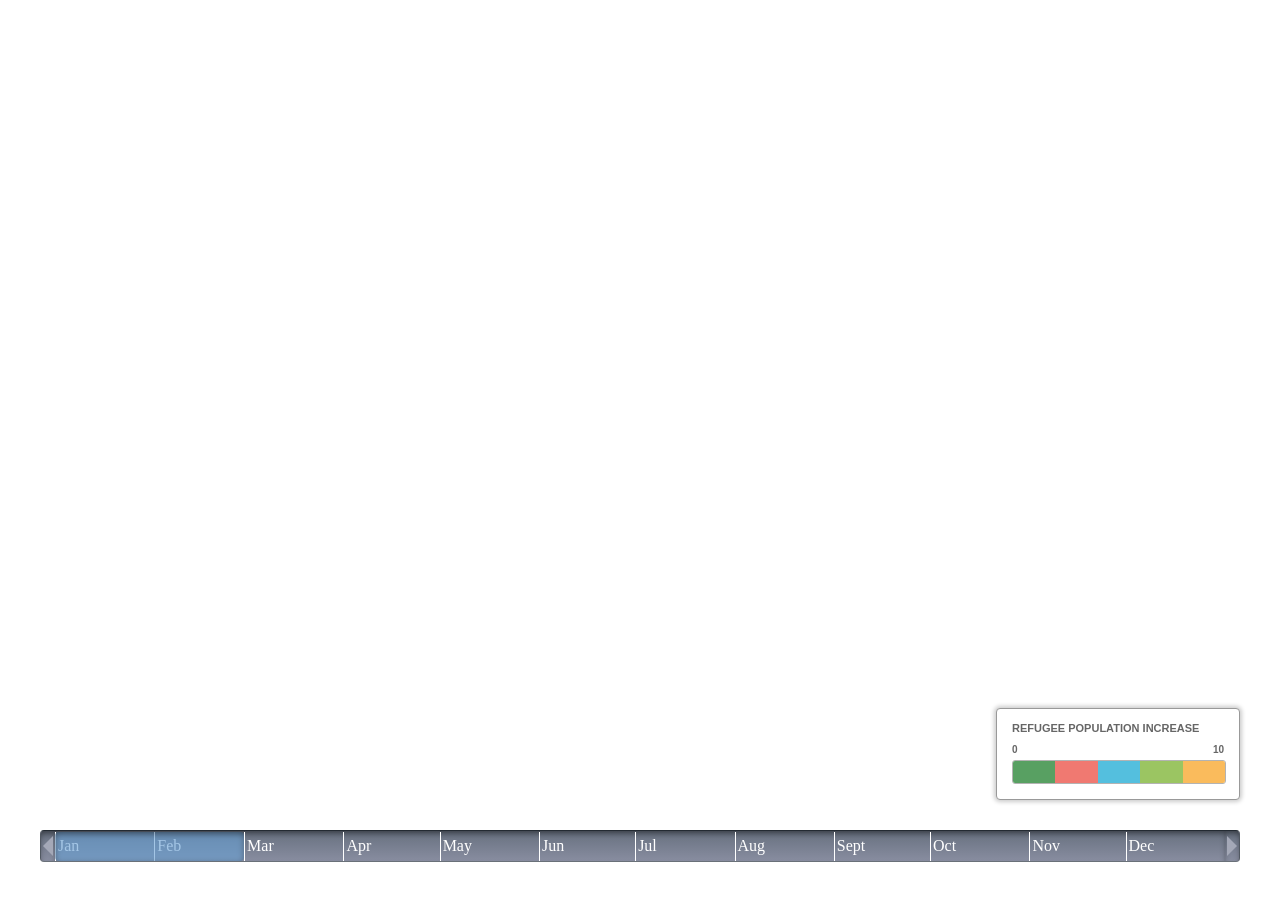
==== commit 2c7ed150: "changed legend position" ====
--- a/index.html
+++ b/index.html
@@ -75,10 +75,9 @@
         margin: 50; padding: 0;
         z-index: 100;*/
 
-      #legend
-      {
-        bottom: 100px;
-
+      div.cartodb-legend.density {
+          bottom: 100px;
+          right: 40px;
       }
 
     img {
@@ -89,10 +88,7 @@
       text-transform: uppercase;
     }
 
-    #sulaymaniyah_anbar_erbil_duhok_ver3
-    {
-        polygon-fill: #253494;
-    }
+
 
   </style>
   </head>
@@ -103,7 +99,8 @@
 
     <div id="map"></div>
     <div id="slider"></div>
-    <div id="legend"></div>
+    <div id="legendIncrease"></div>
+    <div id="legendDecrease"></div>
 
 <!--------------------------------END CREATE BODY DIVS------------------------------------------------------------      -->
 
@@ -258,12 +255,23 @@
 
         })
 
-        var densityLegend = new cdb.geo.ui.Legend.Density({
-            title: "Density Legend",
-            left: "0", right: "10", colors: [ "#58A062", "#F07971", "#54BFDE", "#9BC562", "#FABB5C" ]
-          });
-
-            $('#legend').append(densityLegend.render().el);
+              var densityLegendIncrease = new cdb.geo.ui.Legend.Density(
+                  {
+                      title: "Refugee Population Increase",
+                      left: "0", right: "10", colors: [ "#58A062", "#F07971", "#54BFDE", "#9BC562", "#FABB5C" ]
+                  });
+
+                  $('#legendIncrease').append(densityLegendIncrease.render().el);
+
+
+            // var densityLegendDecrease = new cdb.geo.ui.Legend.Density({
+            //     title: "Refugee Population Decrease",
+            //     left: "0", right: "10", colors: [ "#58A062", "#F07971", "#54BFDE", "#9BC562", "#FABB5C" ]
+            //   });
+
+            //     densityLegendDecrease.addTo("#legendIncrease");
+
+
 
 
         // var densityLegend = new cdb.geo.ui.Legend.Density({
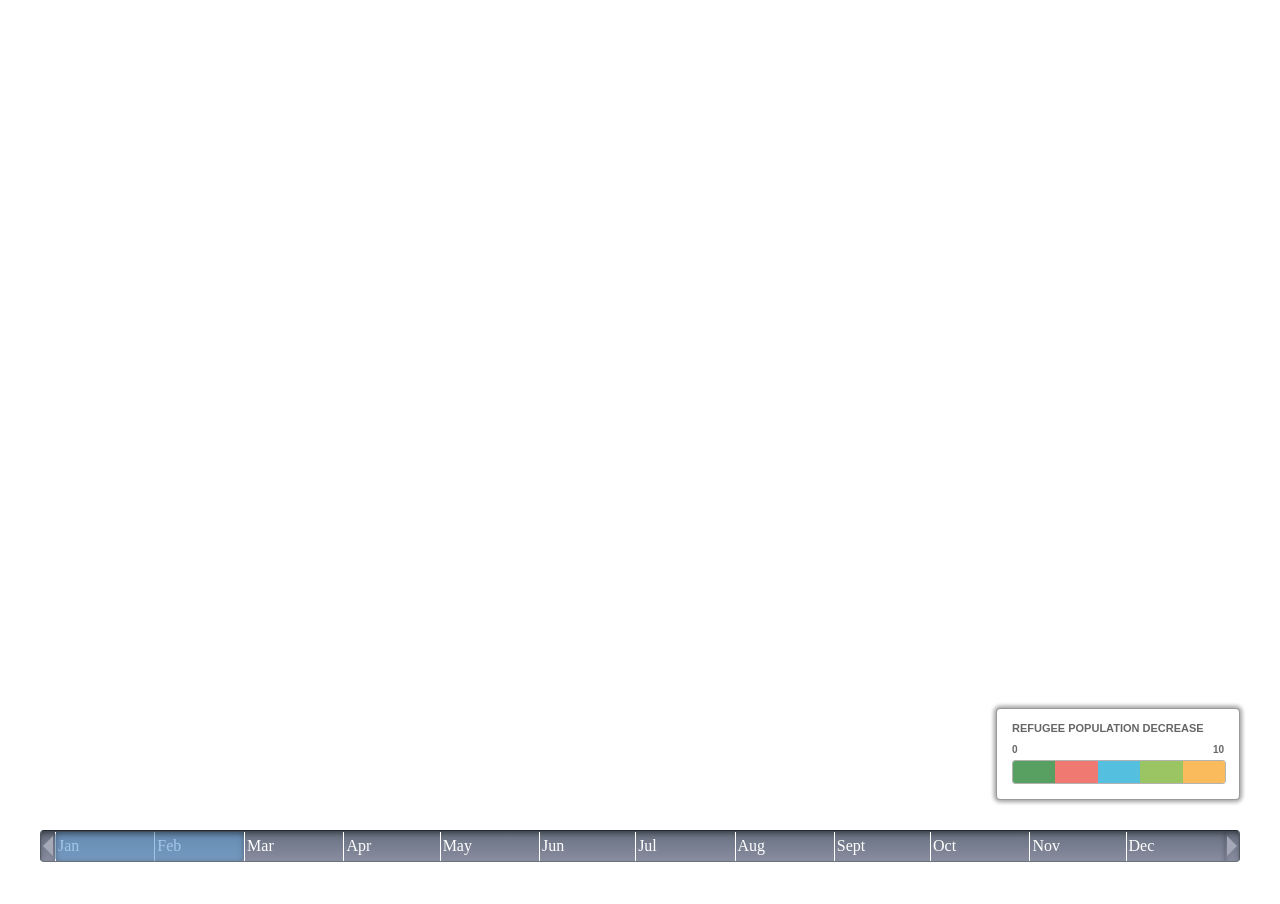
==== commit 58a605ec: "added second legend" ====
--- a/index.html
+++ b/index.html
@@ -264,12 +264,12 @@
                   $('#legendIncrease').append(densityLegendIncrease.render().el);
 
 
-            // var densityLegendDecrease = new cdb.geo.ui.Legend.Density({
-            //     title: "Refugee Population Decrease",
-            //     left: "0", right: "10", colors: [ "#58A062", "#F07971", "#54BFDE", "#9BC562", "#FABB5C" ]
-            //   });
-
-            //     densityLegendDecrease.addTo("#legendIncrease");
+            var densityLegendDecrease = new cdb.geo.ui.Legend.Density({
+                title: "Refugee Population Decrease",
+                left: "0", right: "10", colors: [ "#58A062", "#F07971", "#54BFDE", "#9BC562", "#FABB5C" ]
+              });
+
+                 $('#legendDecrease').append(densityLegendDecrease.render().el);
 
 
 
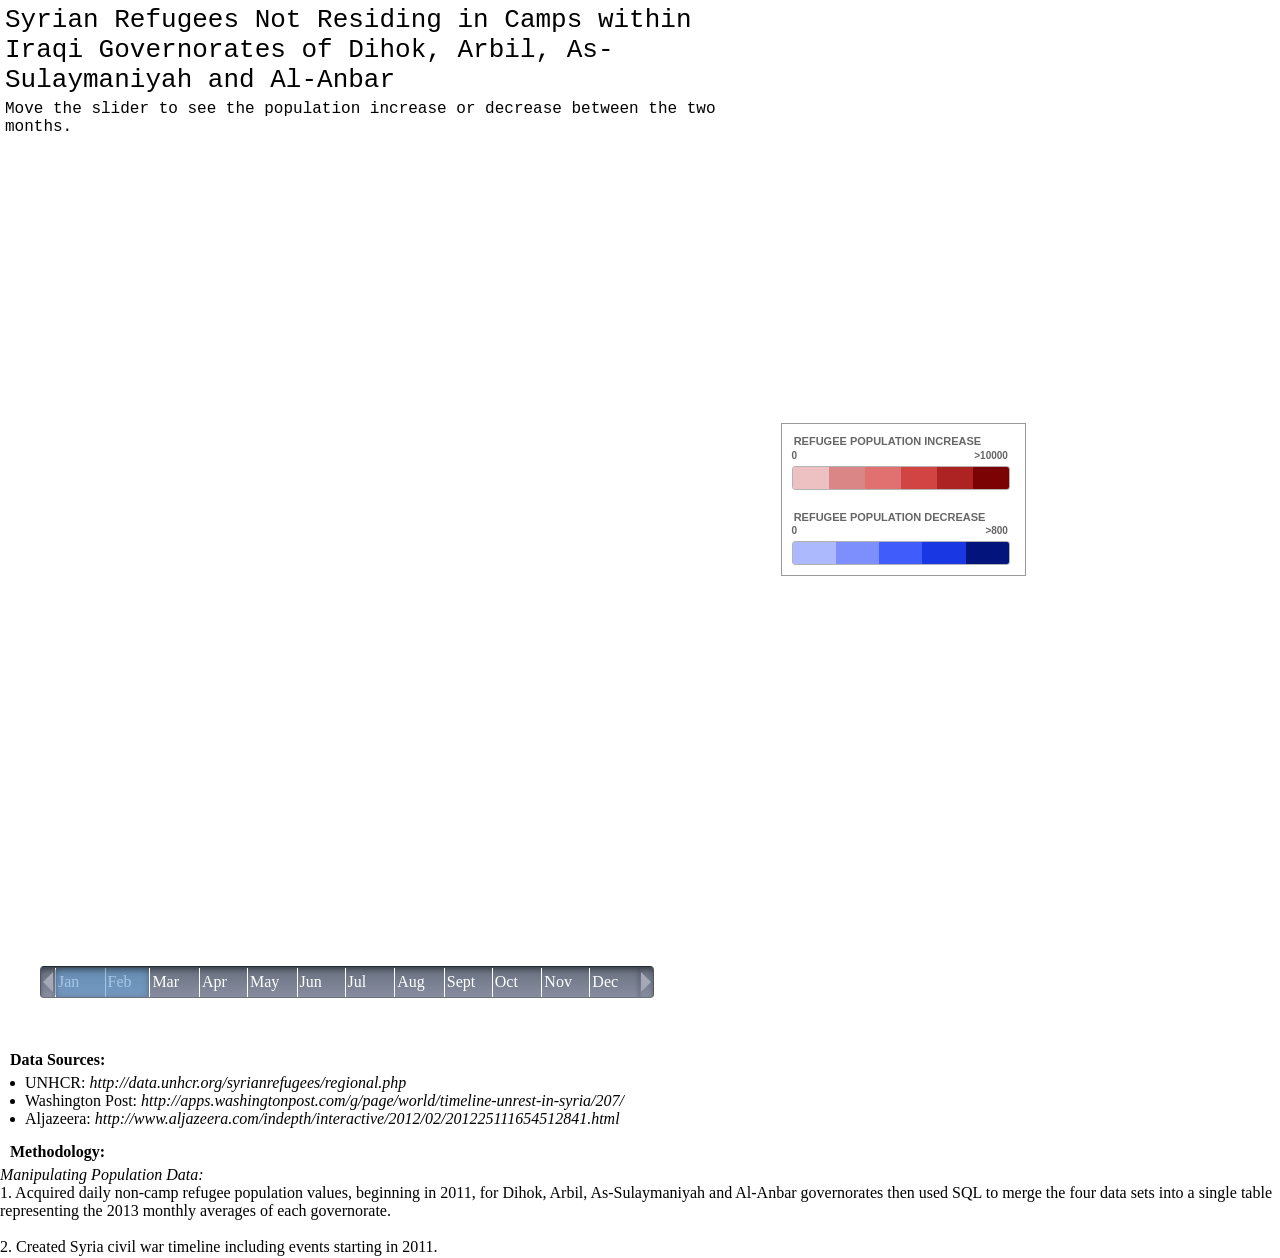
==== commit c0d814e5: "added text and positioning" ====
--- a/index.html
+++ b/index.html
@@ -42,51 +42,113 @@
     width: 100%;
   }
 
+
+
   #map {
-  display: inline-block;
-  height: 100%;
-  width: 100%;
+    position: relative;
+    z-index: 1;
+    display: inline-block;
+    float: left;
+    height: 100%;
+    width: 60%;
 }
 
-    #title{
-      text-align: center;
-      font-size: 20px;
-      font-family: "Arial";
-      float: left;
-      padding-left: 400px;
-      padding-top: 25px;
-      color: #74d94e;
-    }
 
     #slider {
         position: absolute;
+        z-index: 2;
         bottom: 40px;
         right: 40px;
         left:40px;
+        width: 80%;
       }
 
-      /*/*legend {
-        /*position: relative;
-        margin-bottom: 200px;
-        border:5px;
-        border-color: #253494;*/
-       /*/* /*position:absolute;*/
-        /*top: 20px; right: 20px;
-        margin: 50; padding: 0;
-        z-index: 100;*/
-
-      div.cartodb-legend.density {
-          bottom: 100px;
-          right: 40px;
+        #events
+      {
+         float: left;
+         display: inline-block;
+         z-index: 4;
+         width: 20%;
+         height: 29%;
+         color: black;
+         font-family: monospace;
+         margin-left: 1%;
+         margin-right: 1%;
+         margin-top: 1%;
       }
 
-    img {
-      float:left;
-    }
-
-    h4{
-      text-transform: uppercase;
-    }
+
+      #legends
+      {
+           float: left;
+           width: 19%;
+           border: 1px solid #999;
+          margin: 1%;
+      }
+
+      div.cartodb-legend.density ul
+      {
+          min-width: 100%;
+      }
+
+      div.cartodb-legend .legend-title {
+            margin: 1%;
+      }
+
+
+
+     div.cartodb-legend.density{
+         float: left;
+         box-shadow: none;
+         border: none;
+         position: static;
+         height: 30%;
+         width: 89%;
+         padding: 4%;
+     }
+
+     #title{
+        display: inline-block;
+        padding: 5px 5px 0 5px;
+        font-family: monospace;
+        width: 60%;
+        font-size: 26px;
+        display: inline-block;
+     }
+
+     #sub_heading{
+        display: inline-block;
+        padding: 5px 5px 0 5px;
+        font-family: monospace;
+        width: 60%;
+        font-size: 16px;
+        display: inline-block;
+     }
+
+#title2{
+  display: inline-block;
+  width: 100%;
+  margin-top: 15px;
+  padding-bottom: 5px;
+}
+
+bullet{
+    width: 5px;
+    height: 5px;
+    margin-bottom: 2px;
+    margin-right: 10px;
+    background: black;
+    display: inline-block;
+    border-radius: 15px;
+}
+
+#title2 {
+  margin-left: 10px;
+}
+
+bullet{
+  margin-left: 10px;
+}
 
 
 
@@ -97,10 +159,34 @@
 <!--  /--------------------------------CREATE BODY DIVS------------------------------------------------------------/  -->
 
 
-    <div id="map"></div>
-    <div id="slider"></div>
-    <div id="legendIncrease"></div>
-    <div id="legendDecrease"></div>
+    <div id="title">
+      Syrian Refugees Not Residing in Camps within Iraqi Governorates of Dihok, Arbil, As-Sulaymaniyah and Al-Anbar
+    </div>
+
+    <div id="sub_heading">
+    Move the slider to see the population increase or decrease between the two months.
+    </div>
+
+
+    <div id="map">
+            <div id="slider"></div>
+    </div>
+    <div id="events"></div>
+    <div id="legends"></div>
+    <div id="title2"><b>Data Sources:</b></div>
+    <div id="text"><bullet></bullet>UNHCR: <i>http://data.unhcr.org/syrianrefugees/regional.php</i></br><bullet></bullet>Washington Post: <i>http://apps.washingtonpost.com/g/page/world/timeline-unrest-in-syria/207/</i></br><bullet></bullet>Aljazeera: <i>http://www.aljazeera.com/indepth/interactive/2012/02/201225111654512841.html</i>
+    </div>
+
+   <div id="title2"><b>Methodology:</b></div>
+   <div id="text"><i>Manipulating Population Data:</i> </br>
+                          1. Acquired daily non-camp refugee population values, beginning in 2011, for Dihok, Arbil, As-Sulaymaniyah and Al-Anbar governorates then used SQL to merge the four data sets into a single table representing the 2013 monthly averages of each governorate.</br></br>
+                          2. Created Syria civil war timeline including events starting in 2011.
+
+
+
+
+
+
 
 <!--------------------------------END CREATE BODY DIVS------------------------------------------------------------      -->
 
@@ -108,8 +194,435 @@
 <script>
 /*--------------------------------START GENERATE SLIDER------------------------------------------------------------*/
         /*label array for date range slider*/
-        var months = ["Jan", "Feb", "Mar", "Apr", "May", "Jun", "Jul", "Aug", "Sept", "Oct", "Nov", "Dec"];
-
+/*--------------------------------END GENERATE SLIDER------------------------------------------------------------ */
+
+
+
+
+
+
+
+/*------------------------------START: DECLARE GLOBAL VARIABLES------------------------------------------------------------*/
+
+
+
+
+
+         var As_Sulaymaniyah;
+         var Al_Anbar;
+         var Arbil;
+         var Dihok;
+         var SyriaEventsJSON;
+
+
+
+
+         var RefugeePopulationLayer;
+         var EventsLayer;
+
+        var blue5 = 'hsla(231, 95%, 25%, 1)';
+        var blue4 = 'hsla(231, 95%, 45%, 0.92)';
+        var blue3 = 'hsla(231, 95%, 55%, 0.85)';
+        var blue2 = 'hsla(231, 95%, 65%, 0.75)';
+        var blue1 = 'hsla(231, 95%, 75%, 0.66)';
+
+        var red6 = 'hsla(360, 95%, 25%, 1)';
+        var red5 = 'hsla(360, 85%, 35%, 0.91)';
+        var red4 = 'hsla(360, 75%, 45%, 0.83)';
+        var red3 = 'hsla(360, 65%, 55%, 0.75)';
+        var red2 = 'hsla(360, 55%, 55%, 0.68)';
+        var red1 = 'hsla(360, 55%, 75%, 0.62)';
+
+        var line_color = 'white';
+        var line_width = .5;
+
+      //   var layerSource = {
+      //   user_name: 'aceb694',
+      //   type: 'cartodb',
+      //   sublayers: [{
+      //       sql: "SELECT * FROM sulaymaniyah_anbar_erbil_duhok_ver3", // African countries
+      //       cartocss: '#sulaymaniyah_anbar_erbil_duhok_ver3{polygon-fill:#FF6600;polygon-opacity:0.7;line-color:#FFF;line-width:1;line-opacity:1;}'
+      //   }]
+      // }
+
+         /*------------------------------END: DECLARE GLOBAL VARIABLES------------------------------------------------------------*/
+
+
+
+
+
+
+
+
+/*------------------------------START: PULL DATA FROM DATABASE------------------------------------------------------------*/
+
+    $(document).ready(function()
+    {
+        $.getJSON('https://aceb694.cartodb.com/api/v2/sql?q=SELECT%20monthly_pop_avg::integer%20AS%20monthly_pop_avg_int,%20month,%20year,%20governorate%20FROM%20sulaymaniyah_anbar_erbil_duhok_ver3%20WHERE%20year%20=%202013%20AND%20governorate%20=%20%27As-Sulaymaniyah%27%20ORDER%20BY%20month')
+        .done(function (JSONarray)
+        {
+          As_Sulaymaniyah =  JSONarray;
+        })
+
+        $.getJSON('https://aceb694.cartodb.com/api/v2/sql?q=SELECT%20monthly_pop_avg::integer%20AS%20monthly_pop_avg_int,%20month,%20year,%20governorate%20FROM%20sulaymaniyah_anbar_erbil_duhok_ver3%20WHERE%20year%20=%202013%20AND%20governorate%20=%20%27Al-Anbar%27%20ORDER%20BY%20month')
+        .done(function (JSONarray)
+        {
+          Al_Anbar =  JSONarray;
+        })
+
+        $.getJSON('https://aceb694.cartodb.com/api/v2/sql?q=SELECT%20monthly_pop_avg::integer%20AS%20monthly_pop_avg_int,%20month,%20year,%20governorate%20FROM%20sulaymaniyah_anbar_erbil_duhok_ver3%20WHERE%20year%20=%202013%20AND%20governorate%20=%20%27Arbil%27%20ORDER%20BY%20month')
+        .done(function (JSONarray)
+        {
+          Arbil =  JSONarray;
+        })
+
+        $.getJSON('https://aceb694.cartodb.com/api/v2/sql?q=SELECT%20monthly_pop_avg::integer%20AS%20monthly_pop_avg_int,%20month,%20year,%20governorate%20FROM%20sulaymaniyah_anbar_erbil_duhok_ver3%20WHERE%20year%20=%202013%20AND%20governorate%20=%20%27Dihok%27%20ORDER%20BY%20month')
+        .done(function (JSONarray)
+        {
+          Dihok =  JSONarray;
+        })
+
+        $.getJSON('https://aceb694.cartodb.com/api/v2/sql?q=SELECT%20*%20FROM%20syria_timeline_28coordinates_only_29_ver3%20WHERE EXTRACT(YEAR from%20date)%20=%202013')
+        .done(function (JSONarray)
+        {
+          SyriaEventsJSON =  JSONarray;
+        })
+
+    });
+/*-------------------------------END: PULL DATA FROM DATABASE------------------------------------------------------------*/
+
+
+
+
+
+
+
+
+/*-------------------------------START: LOAD CARTODB MAP------------------------------------------------------------*/
+
+    $(document).ready(function ()
+    {
+       // var map = L.map('map', {
+       //      zoomControl: false,
+       //      center: [43, 0],
+       //      zoom: 3
+       // })
+
+
+
+
+
+        cartodb.createVis('map', 'https://aceb694.cartodb.com/api/v2/viz/dbe29aca-e6dc-11e4-b5d2-0e0c41326911/viz.json',
+        {
+            cartodb_logo: false,
+            legends: false,
+            search: false,
+            shareable: false
+        }).done(function(vis,layers)
+        {
+
+
+
+            // alert("Layers has " + layers.length + " layers.");
+
+            RefugeePopulationLayer = layers[1].getSubLayer(0);
+
+
+            EventsLayer = layers[1].getSubLayer(1);
+
+
+            // console.log(EventsLayer.getCartoCSS());
+
+            // alert("Layers has " + layers[1].getSubLayerCount() + " sublayers.");
+
+        })
+
+          generateSlider();
+
+              var densityLegendIncrease = new cdb.geo.ui.Legend.Density(
+                  {
+                      title: "Refugee Population Increase",
+                      left: "0", right: ">10000", colors: [ red1, red2, red3, red4, red5, red6 ]
+                  });
+
+                $('#legends').append(densityLegendIncrease.render().el);
+
+
+
+
+            var densityLegendDecrease = new cdb.geo.ui.Legend.Density({
+                title: "Refugee Population Decrease",
+                left: "0", right: ">800", colors: [ blue1, blue2, blue3, blue4, blue5 ]
+              });
+
+                 $('#legends').append(densityLegendDecrease.render().el);
+
+
+                 // $('div.quartile').css("background", function(value){
+                 //        return .013;
+                 //  } );
+
+
+        // var densityLegend = new cdb.geo.ui.Legend.Density({
+        //     title: "Density Legend",
+        //     left: "0", right: "10", colors: [ "#58A062", "#F07971", "#54BFDE", "#9BC562", "#FABB5C" ]
+        //   });
+
+    });
+
+    //
+
+    //
+
+/*-------------------------------END: LOAD CARTODB MAP------------------------------------------------------------*/
+
+
+
+
+
+
+
+
+
+/*-------------------------------START: EVENT HANDLERS------------------------------------------------------------*/
+
+
+    $("#slider").on("valuesChanging",
+
+      function(e, sliderData)
+      {
+          console.log(As_Sulaymaniyah);
+          console.log(Al_Anbar);
+          console.log(Arbil);
+          console.log(Dihok);
+
+
+
+
+          var minMonth = sliderData.values.min.getMonth();  //retrieve the month the left most slider is on
+
+
+          if(sliderData.values.max.getMonth() == 0)
+              maxMonth = 11; /*because the slider value is 0 when it is selecting december, and it should be 11 because december data is in the array element 11*/
+          else
+              maxMonth =  sliderData.values.max.getMonth() - 1; //select the month the right most slider is on
+
+          console.log('min value: ' + minMonth + ', max value: ' + maxMonth);
+
+          var AvgMonthlyRefugeePopDiff = [
+            {
+              governorate: "Al-Anbar",
+              diffInMonths: Al_Anbar.rows[maxMonth].monthly_pop_avg_int - Al_Anbar.rows[minMonth].monthly_pop_avg_int,
+            },
+            {
+              governorate: "As-Sulaymaniyah",
+              diffInMonths: As_Sulaymaniyah.rows[maxMonth].monthly_pop_avg_int - As_Sulaymaniyah.rows[minMonth].monthly_pop_avg_int
+            },
+            {
+              governorate: "Arbil",
+              diffInMonths: Arbil.rows[maxMonth].monthly_pop_avg_int - Arbil.rows[minMonth].monthly_pop_avg_int
+            },
+            {
+              governorate: "Dihok",
+              diffInMonths: Dihok.rows[maxMonth].monthly_pop_avg_int - Dihok.rows[minMonth].monthly_pop_avg_int
+            }];
+
+
+
+            for(var i =0; i<4; i++)
+            {
+                if(AvgMonthlyRefugeePopDiff[i].diffInMonths <= -801)
+                {
+                     // AvgMonthlyRefugeePopDiff[i].hexColor = '#0000FF';
+                     // AvgMonthlyRefugeePopDiff[i].opacity =  1;
+                     // AvgMonthlyRefugeePopDiff[i].hsla = 'hsla(231, 95%, 25%, 1)';
+                     AvgMonthlyRefugeePopDiff[i].hsla = blue5;
+                }
+                else if(AvgMonthlyRefugeePopDiff[i].diffInMonths <= -600)
+                {
+                     // AvgMonthlyRefugeePopDiff[i].hexColor = '#0000FF';
+                     // AvgMonthlyRefugeePopDiff[i].opacity =  .028;
+                     // AvgMonthlyRefugeePopDiff[i].hsla = 'hsla(231, 95%, 45%, 0.92)';
+                     AvgMonthlyRefugeePopDiff[i].hsla = blue4;
+                }
+                else if (AvgMonthlyRefugeePopDiff[i].diffInMonths <= -400)
+                {
+                     // AvgMonthlyRefugeePopDiff[i].hexColor = '#0000FF';
+                     // AvgMonthlyRefugeePopDiff[i].opacity = .021;/
+                     // AvgMonthlyRefugeePopDiff[i].hsla = 'hsla(231, 95%, 55%, 0.85)';
+                     AvgMonthlyRefugeePopDiff[i].hsla = blue3;
+                }
+                else if(AvgMonthlyRefugeePopDiff[i].diffInMonths <= -200)
+                {
+                     // AvgMonthlyRefugeePopDiff[i].hexColor = '#0000FF';
+                     // AvgMonthlyRefugeePopDiff[i].opacity =  .013;
+                     // AvgMonthlyRefugeePopDiff[i].hsla = 'hsla(231, 95%, 65%, 0.75)';
+                     AvgMonthlyRefugeePopDiff[i].hsla = blue2;
+                }
+                else if(AvgMonthlyRefugeePopDiff[i].diffInMonths <= 0)
+                {
+                     // AvgMonthlyRefugeePopDiff[i].hexColor = '#0000FF';
+                     // AvgMonthlyRefugeePopDiff[i].opacity =  .008;
+                     // AvgMonthlyRefugeePopDiff[i].hsla = 'hsla(231, 95%, 75%, 0.66)';
+                     AvgMonthlyRefugeePopDiff[i].hsla = blue1;
+                }
+                else if(AvgMonthlyRefugeePopDiff[i].diffInMonths <= 1999)
+                {
+                     // AvgMonthlyRefugeePopDiff[i].hexColor = '#FF0000';
+                     // AvgMonthlyRefugeePopDiff[i].opacity = .008;
+                     // AvgMonthlyRefugeePopDiff[i].hsla = 'hsla(360, 55%, 75%, 0.62)';
+                     AvgMonthlyRefugeePopDiff[i].hsla = red1;
+                }
+                else if(AvgMonthlyRefugeePopDiff[i].diffInMonths <= 3999)
+                 {
+                     // AvgMonthlyRefugeePopDiff[i].hexColor = '#FF0000';
+                     // AvgMonthlyRefugeePopDiff[i].opacity = .013;
+                     // AvgMonthlyRefugeePopDiff[i].hsla = 'hsla(360, 55%, 55%, 0.68)';
+                     AvgMonthlyRefugeePopDiff[i].hsla = red2;
+                }
+                else if(AvgMonthlyRefugeePopDiff[i].diffInMonths <= 5999)
+                {
+                     // AvgMonthlyRefugeePopDiff[i].hexColor = '#FF0000';
+                     // AvgMonthlyRefugeePopDiff[i].opacity = .021;
+                     // AvgMonthlyRefugeePopDiff[i].hsla = 'hsla(360, 65%, 55%, 0.75)';
+                     AvgMonthlyRefugeePopDiff[i].hsla = red3;
+                }
+                else if(AvgMonthlyRefugeePopDiff[i].diffInMonths <= 7999)
+                {
+                     // AvgMonthlyRefugeePopDiff[i].hexColor = '#FF0000';
+                     // AvgMonthlyRefugeePopDiff[i].opacity = .028;
+                     // AvgMonthlyRefugeePopDiff[i].hsla = 'hsla(360, 75%, 45%, 0.83)';
+                     AvgMonthlyRefugeePopDiff[i].hsla = red4;
+                }
+                else if(AvgMonthlyRefugeePopDiff[i].diffInMonths <= 10000)
+                {
+                     // AvgMonthlyRefugeePopDiff[i].hexColor = '#FF0000';
+                     // AvgMonthlyRefugeePopDiff[i].opacity = .054;
+                     // AvgMonthlyRefugeePopDiff[i].hsla = 'hsla(360, 85%, 35%, 0.91)';
+                     AvgMonthlyRefugeePopDiff[i].hsla = red5;
+                }
+                else if(AvgMonthlyRefugeePopDiff[i].diffInMonths > 10000)
+                {
+                     // AvgMonthlyRefugeePopDiff[i].hexColor = '#FF0000';
+                     // AvgMonthlyRefugeePopDiff[i].opacity = 1;
+                     // AvgMonthlyRefugeePopDiff[i].hsla = 'hsla(360, 95%, 25%, 1)';
+                     AvgMonthlyRefugeePopDiff[i].hsla = red6;
+                }
+             }
+
+RefugeePopulationLayer.setCartoCSS("#sulaymaniyah_anbar_erbil_duhok_ver3[governorate='" + AvgMonthlyRefugeePopDiff[0].governorate + "']{polygon-fill: " + AvgMonthlyRefugeePopDiff[0].hsla + "; line-color: " + line_color + "; line-width: " + line_width + ";}[governorate='" + AvgMonthlyRefugeePopDiff[1].governorate + "']{polygon-fill: " + AvgMonthlyRefugeePopDiff[1].hsla + "; line-color: " + line_color + "; line-width: " + line_width + ";}[governorate='" + AvgMonthlyRefugeePopDiff[2].governorate + "']{polygon-fill: " + AvgMonthlyRefugeePopDiff[2].hsla + "; line-color: " + line_color + "; line-width: " + line_width + ";}[governorate='" + AvgMonthlyRefugeePopDiff[3].governorate + "']{polygon-fill: " + AvgMonthlyRefugeePopDiff[3].hsla + "; line-color: " + line_color + "; line-width: " + line_width + ";}");
+
+
+
+          EventsLayer.setSQL("SELECT * FROM syria_timeline_28coordinates_only_29_ver3 WHERE EXTRACT(YEAR from date) = 2013 AND (EXTRACT(MONTH from date) = " + minMonth + " OR EXTRACT(MONTH from date) = " + maxMonth + ")");
+
+
+
+        $('#events').empty();
+
+        if(SyriaEventsJSON.rows[minMonth].the_geom==null)
+        {
+              $('#events').append(monthNumberToWord(minMonth) + ":  " +SyriaEventsJSON.rows[minMonth].event_short_discription + "</br></br>");
+        }
+
+        if(SyriaEventsJSON.rows[maxMonth].the_geom==null)
+        {
+          $('#events').append(monthNumberToWord(maxMonth) + ":  " + SyriaEventsJSON.rows[maxMonth].event_short_discription);
+        }
+
+
+        function monthNumberToWord(value)
+        {
+            switch(value)
+            {
+              case 0:
+              return "January";
+              break;
+
+              case 1:
+              return "February";
+              break;
+
+              case 2:
+              return "March";
+              break;
+
+              case 3:
+              return "April";
+              break;
+
+              case 4:
+              return "May";
+              break;
+
+              case 5:
+              return "June";
+              break;
+
+              case 6:
+              return "July";
+              break;
+
+              case 7:
+              return "August";
+              break;
+
+              case 8:
+              return "September";
+              break;
+
+              case 9:
+              return "October";
+              break;
+
+              case 10:
+              return "November";
+              break;
+
+              case 11:
+              return "December";
+              break;
+            }
+        }
+
+
+
+          for(var x=0; x<4; x++)
+           {
+              console.log('Governorate = ' + AvgMonthlyRefugeePopDiff[x].governorate + '; Difference = ' + AvgMonthlyRefugeePopDiff[x].diffInMonths + '; Color = ' + AvgMonthlyRefugeePopDiff[x].hsla);
+           }
+
+
+
+
+
+
+
+
+          // if(Arbil_difference>=0)
+          //   RefugeePopulationLayer.setCartoCSS("#sulaymaniyah_anbar_erbil_duhok_ver3 [governorate='Arbil']{ polygon-fill: #3E7BB6; }");
+          // else
+          //   RefugeePopulationLayer.setCartoCSS("#sulaymaniyah_anbar_erbil_duhok_ver3 [governorate='Arbil']{ polygon-fill: #870005; }");
+
+
+            // set({'cartocss': '#layer {...}' })
+
+            // alert("Sublayer CSS is " + RefugeePopulationLayer.getCartoCSS());
+            // alert("Sublayer SQL is " + RefugeePopulationLayer.getSQL());
+
+
+
+            // RefugeePopulationLayer.setCartoCSS("#sulaymaniyah_anbar_erbil_duhok_ver3 [governorate='As-Sulaymaniyah']{ polygon-fill: #3E7BB6; } [governorate='Arbil'] { polygon-fill: #870005; }");
+
+      });
+
+/*-------------------------------END: EVENT HANDLERS------------------------------------------------------------*/
+
+
+function generateSlider()
+{
+
+  var months = ["Jan", "Feb", "Mar", "Apr", "May", "Jun", "Jul", "Aug", "Sept", "Oct", "Nov", "Dec"];
 
         /*Add Date Range Slider with the following options*/
         $("#slider").dateRangeSlider(
@@ -149,341 +662,7 @@
                 }*/
             }]
         });
-/*--------------------------------END GENERATE SLIDER------------------------------------------------------------ */
-
-
-
-
-
-
-
-/*------------------------------START: DECLARE GLOBAL VARIABLES------------------------------------------------------------*/
-
-
-
-
-
-         var As_Sulaymaniyah;
-         var Al_Anbar;
-         var Arbil;
-         var Dihok;
-
-
-
-
-         var RefugeePopulationLayer;
-
-      //   var layerSource = {
-      //   user_name: 'aceb694',
-      //   type: 'cartodb',
-      //   sublayers: [{
-      //       sql: "SELECT * FROM sulaymaniyah_anbar_erbil_duhok_ver3", // African countries
-      //       cartocss: '#sulaymaniyah_anbar_erbil_duhok_ver3{polygon-fill:#FF6600;polygon-opacity:0.7;line-color:#FFF;line-width:1;line-opacity:1;}'
-      //   }]
-      // }
-
-         /*------------------------------END: DECLARE GLOBAL VARIABLES------------------------------------------------------------*/
-
-
-
-
-
-
-
-
-/*------------------------------START: PULL DATA FROM DATABASE------------------------------------------------------------*/
-
-    $(document).ready(function()
-    {
-        $.getJSON('https://aceb694.cartodb.com/api/v2/sql?q=SELECT%20monthly_pop_avg::integer%20AS%20monthly_pop_avg_int,%20month,%20year,%20governorate%20FROM%20sulaymaniyah_anbar_erbil_duhok_ver3%20WHERE%20year%20=%202013%20AND%20governorate%20=%20%27As-Sulaymaniyah%27%20ORDER%20BY%20month')
-        .done(function (JSONarray)
-        {
-          As_Sulaymaniyah =  JSONarray;
-        })
-
-        $.getJSON('https://aceb694.cartodb.com/api/v2/sql?q=SELECT%20monthly_pop_avg::integer%20AS%20monthly_pop_avg_int,%20month,%20year,%20governorate%20FROM%20sulaymaniyah_anbar_erbil_duhok_ver3%20WHERE%20year%20=%202013%20AND%20governorate%20=%20%27Al-Anbar%27%20ORDER%20BY%20month')
-        .done(function (JSONarray)
-        {
-          Al_Anbar =  JSONarray;
-        })
-
-        $.getJSON('https://aceb694.cartodb.com/api/v2/sql?q=SELECT%20monthly_pop_avg::integer%20AS%20monthly_pop_avg_int,%20month,%20year,%20governorate%20FROM%20sulaymaniyah_anbar_erbil_duhok_ver3%20WHERE%20year%20=%202013%20AND%20governorate%20=%20%27Arbil%27%20ORDER%20BY%20month')
-        .done(function (JSONarray)
-        {
-          Arbil =  JSONarray;
-        })
-
-        $.getJSON('https://aceb694.cartodb.com/api/v2/sql?q=SELECT%20monthly_pop_avg::integer%20AS%20monthly_pop_avg_int,%20month,%20year,%20governorate%20FROM%20sulaymaniyah_anbar_erbil_duhok_ver3%20WHERE%20year%20=%202013%20AND%20governorate%20=%20%27Dihok%27%20ORDER%20BY%20month')
-        .done(function (JSONarray)
-        {
-          Dihok =  JSONarray;
-        })
-    });
-/*-------------------------------END: PULL DATA FROM DATABASE------------------------------------------------------------*/
-
-
-
-
-
-
-
-
-/*-------------------------------START: LOAD CARTODB MAP------------------------------------------------------------*/
-
-    $(document).ready(function ()
-    {
-       // var map = L.map('map', {
-       //      zoomControl: false,
-       //      center: [43, 0],
-       //      zoom: 3
-       // })
-
-
-
-
-        cartodb.createVis('map', 'https://aceb694.cartodb.com/api/v2/viz/dbe29aca-e6dc-11e4-b5d2-0e0c41326911/viz.json',
-        {
-            cartodb_logo: false,
-            legends: false
-        }).done(function(vis,layers)
-        {
-            // alert("Layers has " + layers.length + " layers.");
-
-            RefugeePopulationLayer = layers[1].getSubLayer(0);
-
-            // alert("Layers has " + layers[1].getSubLayerCount() + " sublayers.");
-
-        })
-
-              var densityLegendIncrease = new cdb.geo.ui.Legend.Density(
-                  {
-                      title: "Refugee Population Increase",
-                      left: "0", right: "10", colors: [ "#58A062", "#F07971", "#54BFDE", "#9BC562", "#FABB5C" ]
-                  });
-
-                  $('#legendIncrease').append(densityLegendIncrease.render().el);
-
-
-            var densityLegendDecrease = new cdb.geo.ui.Legend.Density({
-                title: "Refugee Population Decrease",
-                left: "0", right: "10", colors: [ "#58A062", "#F07971", "#54BFDE", "#9BC562", "#FABB5C" ]
-              });
-
-                 $('#legendDecrease').append(densityLegendDecrease.render().el);
-
-
-
-
-        // var densityLegend = new cdb.geo.ui.Legend.Density({
-        //     title: "Density Legend",
-        //     left: "0", right: "10", colors: [ "#58A062", "#F07971", "#54BFDE", "#9BC562", "#FABB5C" ]
-        //   });
-
-    });
-
-    //
-
-    //
-
-/*-------------------------------END: LOAD CARTODB MAP------------------------------------------------------------*/
-
-
-
-
-
-
-
-
-
-/*-------------------------------START: EVENT HANDLERS------------------------------------------------------------*/
-
-
-    $("#slider").on("valuesChanging",
-
-      function(e, sliderData)
-      {
-          console.log(As_Sulaymaniyah);
-          console.log(Al_Anbar);
-          console.log(Arbil);
-          console.log(Dihok);
-
-
-          var minMonth = sliderData.values.min.getMonth();  //retrieve the month the left most slider is on
-
-
-          if(sliderData.values.max.getMonth() == 0)
-              maxMonth = 11; /*because the slider value is 0 when it is selecting december, and it should be 11 because december data is in the array element 11*/
-          else
-              maxMonth =  sliderData.values.max.getMonth() - 1; //select the month the right most slider is on
-
-          console.log('min value: ' + minMonth + ', max value: ' + maxMonth);
-          //console.log(JSONfromCartoDB.rows[0].governorate);
-
-          // var GovernorateDifference = new Array(4,3,5,'d');
-            // var difference = {
-            //   governorate: 'Al-Anbar',
-            //   difference: Al_Anbar.rows[maxMonth].monthly_pop_avg_int - Al_Anbar.rows[minMonth].monthly_pop_avg_int
-            // },
-            // var difference = {
-            //   governorate: 'As-Sulaymaniyah',
-            //   difference: As_Sulaymaniyah.rows[maxMonth].monthly_pop_avg_int - As_Sulaymaniyah.rows[minMonth].monthly_pop_avg_int
-            // },
-            // var difference = {
-            //   governorate: 'Arbil',
-            //   difference: Arbil.rows[maxMonth].monthly_pop_avg_int - Arbil.rows[minMonth].monthly_pop_avg_int
-            // });
-
-          // var GovernorateDifference = {
-          //     Al_Anbar_difference: Al_Anbar.rows[maxMonth].monthly_pop_avg_int - Al_Anbar.rows[minMonth].monthly_pop_avg_int,
-          //     As_Sulaymaniyah_difference: As_Sulaymaniyah.rows[maxMonth].monthly_pop_avg_int - As_Sulaymaniyah.rows[minMonth].monthly_pop_avg_int,
-          //     Arbil_difference: Arbil.rows[maxMonth].monthly_pop_avg_int - Arbil.rows[minMonth].monthly_pop_avg_int,
-          //     Dihok_difference: Dihok.rows[maxMonth].monthly_pop_avg_int - Dihok.rows[minMonth].monthly_pop_avg_int};
-
-
-          var AvgMonthlyRefugeePopDiff = [
-            {
-              governorate: "Al-Anbar",
-              diffInMonths: Al_Anbar.rows[maxMonth].monthly_pop_avg_int - Al_Anbar.rows[minMonth].monthly_pop_avg_int,
-            },
-            {
-              governorate: "As-Sulaymaniyah",
-              diffInMonths: As_Sulaymaniyah.rows[maxMonth].monthly_pop_avg_int - As_Sulaymaniyah.rows[minMonth].monthly_pop_avg_int
-            },
-            {
-              governorate: "Arbil",
-              diffInMonths: Arbil.rows[maxMonth].monthly_pop_avg_int - Arbil.rows[minMonth].monthly_pop_avg_int
-            },
-            {
-              governorate: "Dihok",
-              diffInMonths: Dihok.rows[maxMonth].monthly_pop_avg_int - Dihok.rows[minMonth].monthly_pop_avg_int
-            }];
-
-
-
-            for(var i =0; i<4; i++)
-            {
-
-              /*//.008
-//.013
-//.021
-//.028
-//.044 *
-//.054
-//1*/
-                if(AvgMonthlyRefugeePopDiff[i].diffInMonths <= -799)
-                {
-                     AvgMonthlyRefugeePopDiff[i].hexColor = '#0000FF';
-                     AvgMonthlyRefugeePopDiff[i].opacity =  1;
-                }
-                else if(AvgMonthlyRefugeePopDiff[i].diffInMonths <= -599)
-                {
-                     AvgMonthlyRefugeePopDiff[i].hexColor = '#0000FF';
-                     AvgMonthlyRefugeePopDiff[i].opacity =  .028;
-                }
-                else if (AvgMonthlyRefugeePopDiff[i].diffInMonths <= -399)
-                {
-                     AvgMonthlyRefugeePopDiff[i].hexColor = '#0000FF';
-                     AvgMonthlyRefugeePopDiff[i].opacity = .021;/*.07 increments*/
-                }
-                else if(AvgMonthlyRefugeePopDiff[i].diffInMonths <= -199)
-                {
-                     AvgMonthlyRefugeePopDiff[i].hexColor = '#0000FF';
-                     AvgMonthlyRefugeePopDiff[i].opacity =  .013;
-                }
-                else if(AvgMonthlyRefugeePopDiff[i].diffInMonths <= -1)
-                {
-                     AvgMonthlyRefugeePopDiff[i].hexColor = '#0000FF';
-                     AvgMonthlyRefugeePopDiff[i].opacity =  .008;
-                }
-                else if(AvgMonthlyRefugeePopDiff[i].diffInMonths <= 1999)
-                {
-                     AvgMonthlyRefugeePopDiff[i].hexColor = '#FF0000';
-                     AvgMonthlyRefugeePopDiff[i].opacity = .008;
-                }
-                else if(AvgMonthlyRefugeePopDiff[i].diffInMonths <= 3999)
-                 {
-                     AvgMonthlyRefugeePopDiff[i].hexColor = '#FF0000';
-                     AvgMonthlyRefugeePopDiff[i].opacity = .013;
-                }
-                else if(AvgMonthlyRefugeePopDiff[i].diffInMonths <= 5999)
-                {
-                     AvgMonthlyRefugeePopDiff[i].hexColor = '#FF0000';
-                     AvgMonthlyRefugeePopDiff[i].opacity = .021;
-                }
-                else if(AvgMonthlyRefugeePopDiff[i].diffInMonths <= 7999)
-                {
-                     AvgMonthlyRefugeePopDiff[i].hexColor = '#FF0000';
-                     AvgMonthlyRefugeePopDiff[i].opacity = .028;
-                }
-                else if(AvgMonthlyRefugeePopDiff[i].diffInMonths <= 9999)
-                {
-                     AvgMonthlyRefugeePopDiff[i].hexColor = '#FF0000';
-                     AvgMonthlyRefugeePopDiff[i].opacity = .054;
-                }
-                else if(AvgMonthlyRefugeePopDiff[i].diffInMonths > 10000)
-                {
-                     AvgMonthlyRefugeePopDiff[i].hexColor = '#FF0000';
-                     AvgMonthlyRefugeePopDiff[i].opacity = 1;
-                }
-             }
-
-
-          RefugeePopulationLayer.setCartoCSS("#sulaymaniyah_anbar_erbil_duhok_ver3[governorate= '" + AvgMonthlyRefugeePopDiff[0].governorate + "']{ polygon-fill: " + AvgMonthlyRefugeePopDiff[0].hexColor + ";polygon-opacity: " + AvgMonthlyRefugeePopDiff[0].opacity + "; }[governorate='" + AvgMonthlyRefugeePopDiff[1].governorate + "']{ polygon-fill: " + AvgMonthlyRefugeePopDiff[1].hexColor + ";polygon-opacity: " + AvgMonthlyRefugeePopDiff[1].opacity + ";}[governorate= '" + AvgMonthlyRefugeePopDiff[2].governorate + "']{ polygon-fill: " + AvgMonthlyRefugeePopDiff[2].hexColor + ";polygon-opacity: " + AvgMonthlyRefugeePopDiff[2].opacity + ";}[governorate= '" + AvgMonthlyRefugeePopDiff[3].governorate + "']{ polygon-fill: " + AvgMonthlyRefugeePopDiff[3].hexColor + ";polygon-opacity: " + AvgMonthlyRefugeePopDiff[3].opacity + ";}");
-
-
-
-
-
-
-
-          /*
-                if negative
-
-
-
-          */
-
-
-
-
-          for(var x=0; x<4; x++)
-           {
-              console.log('Governorate = ' + AvgMonthlyRefugeePopDiff[x].governorate + '; Difference = ' + AvgMonthlyRefugeePopDiff[x].diffInMonths + '; Color = ' + AvgMonthlyRefugeePopDiff[x].hexColor + '; Opacity =  ' + AvgMonthlyRefugeePopDiff[x].opacity);
-           }
-
-// -3000 to -2001 #00bbff
-// -2000 to -1001 #00ccff
-// -1000 to -1 #00ddff
-// 0 #ffffff
-// 1 to 9,999  #6f0000
-// 10,000 to 24,999 #5c0000
-// 25,000 to 39,999 #490000
-// 40,000 to 54,999 #360000
-// 55,000 to 62,172 #000000
-
-
-
-
-          // if(Arbil_difference>=0)
-          //   RefugeePopulationLayer.setCartoCSS("#sulaymaniyah_anbar_erbil_duhok_ver3 [governorate='Arbil']{ polygon-fill: #3E7BB6; }");
-          // else
-          //   RefugeePopulationLayer.setCartoCSS("#sulaymaniyah_anbar_erbil_duhok_ver3 [governorate='Arbil']{ polygon-fill: #870005; }");
-
-
-            // set({'cartocss': '#layer {...}' })
-
-            // alert("Sublayer CSS is " + RefugeePopulationLayer.getCartoCSS());
-            // alert("Sublayer SQL is " + RefugeePopulationLayer.getSQL());
-
-
-
-            // RefugeePopulationLayer.setCartoCSS("#sulaymaniyah_anbar_erbil_duhok_ver3 [governorate='As-Sulaymaniyah']{ polygon-fill: #3E7BB6; } [governorate='Arbil'] { polygon-fill: #870005; }");
-
-      });
-
-/*-------------------------------END: EVENT HANDLERS------------------------------------------------------------*/
-
-
+}
 
 
     </script>
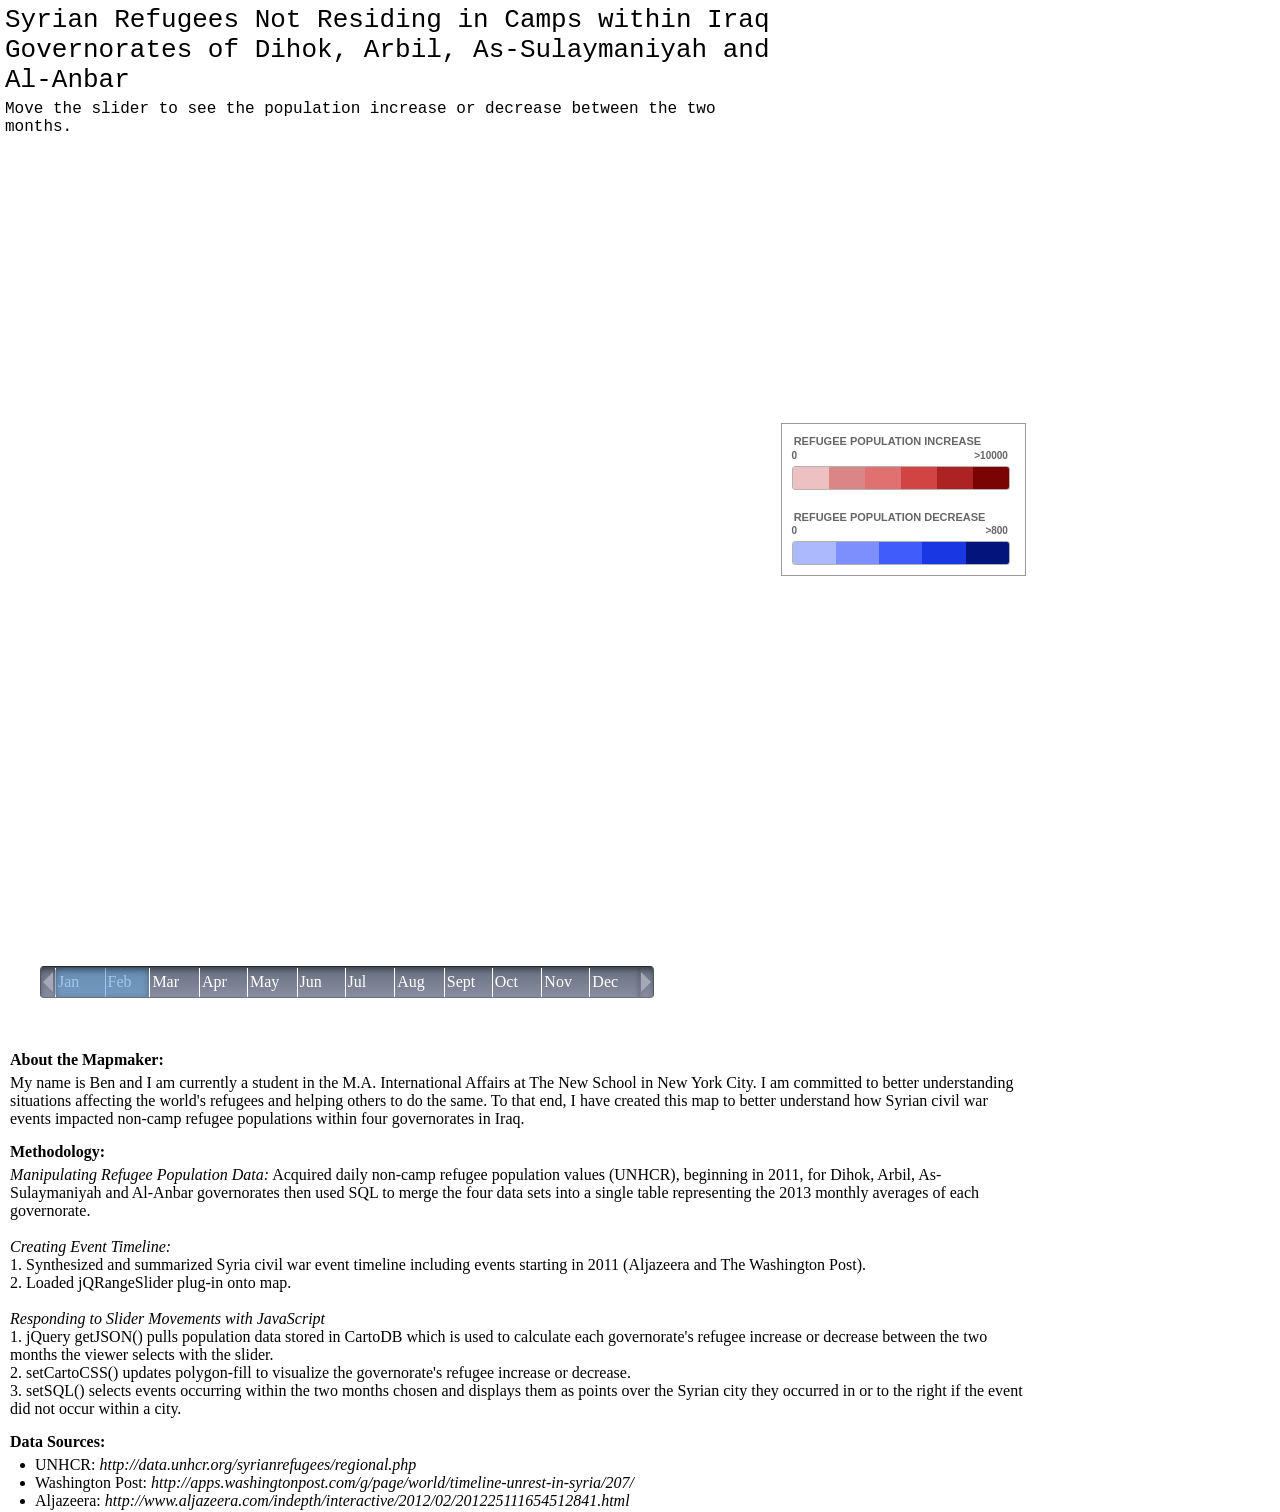
==== commit 1dd1c8c8: "added intro text" ====
--- a/index.html
+++ b/index.html
@@ -146,8 +146,16 @@
   margin-left: 10px;
 }
 
+#text {
+  margin-left: 10px;
+}
+
 bullet{
   margin-left: 10px;
+}
+
+#bodyContainer{
+  width: 80%;
 }
 
 
@@ -160,7 +168,7 @@
 
 
     <div id="title">
-      Syrian Refugees Not Residing in Camps within Iraqi Governorates of Dihok, Arbil, As-Sulaymaniyah and Al-Anbar
+      Syrian Refugees Not Residing in Camps within Iraq Governorates of Dihok, Arbil, As-Sulaymaniyah and Al-Anbar
     </div>
 
     <div id="sub_heading">
@@ -173,18 +181,26 @@
     </div>
     <div id="events"></div>
     <div id="legends"></div>
-    <div id="title2"><b>Data Sources:</b></div>
-    <div id="text"><bullet></bullet>UNHCR: <i>http://data.unhcr.org/syrianrefugees/regional.php</i></br><bullet></bullet>Washington Post: <i>http://apps.washingtonpost.com/g/page/world/timeline-unrest-in-syria/207/</i></br><bullet></bullet>Aljazeera: <i>http://www.aljazeera.com/indepth/interactive/2012/02/201225111654512841.html</i>
-    </div>
-
-   <div id="title2"><b>Methodology:</b></div>
-   <div id="text"><i>Manipulating Population Data:</i> </br>
-                          1. Acquired daily non-camp refugee population values, beginning in 2011, for Dihok, Arbil, As-Sulaymaniyah and Al-Anbar governorates then used SQL to merge the four data sets into a single table representing the 2013 monthly averages of each governorate.</br></br>
-                          2. Created Syria civil war timeline including events starting in 2011.
-
-
-
-
+
+<div id="bodyContainer">
+                 <div id="title2"><b>About the Mapmaker:</b></div>
+                 <div id="text">My name is Ben and I am currently a student in the M.A. International Affairs at The New School in New York City. I am committed to better understanding situations affecting the world's refugees and helping others to do the same. To that end, I have created this map to better understand how Syrian civil war events impacted non-camp refugee populations within four governorates in Iraq. </div>
+
+                 <div id="title2"><b>Methodology:</b></div>
+                 <div id="text"><i>Manipulating Refugee Population Data:</i> Acquired daily non-camp refugee population values (UNHCR), beginning in 2011, for Dihok, Arbil, As-Sulaymaniyah and Al-Anbar governorates then used SQL to merge the four data sets into a single table representing the 2013 monthly averages of each governorate.</br></br>
+                          <i>Creating Event Timeline:</i></br>
+                          1. Synthesized and summarized Syria civil war event timeline including events starting in 2011 (Aljazeera and The Washington Post).</br>
+                          2. Loaded jQRangeSlider plug-in onto map.</br></br>
+                          <i>Responding to Slider Movements with JavaScript</i></br>
+                          1. jQuery getJSON() pulls population data stored in CartoDB which is used to calculate each governorate's refugee increase or decrease between the two months the viewer selects with the slider.</br>
+                          2. setCartoCSS() updates polygon-fill to visualize the governorate's refugee increase or decrease.</br>
+                          3. setSQL() selects events occurring within the two months chosen and displays them as points over the Syrian city they occurred in or to the right if the event did not occur within a city.</br>
+                          </div>
+
+                        <div id="title2"><b>Data Sources:</b></div>
+                          <div id="text"><bullet></bullet>UNHCR: <i>http://data.unhcr.org/syrianrefugees/regional.php</i></br><bullet></bullet>Washington Post: <i>http://apps.washingtonpost.com/g/page/world/timeline-unrest-in-syria/207/</i></br><bullet></bullet>Aljazeera: <i>http://www.aljazeera.com/indepth/interactive/2012/02/201225111654512841.html</i>
+                          </div>
+</div>
 
 
 
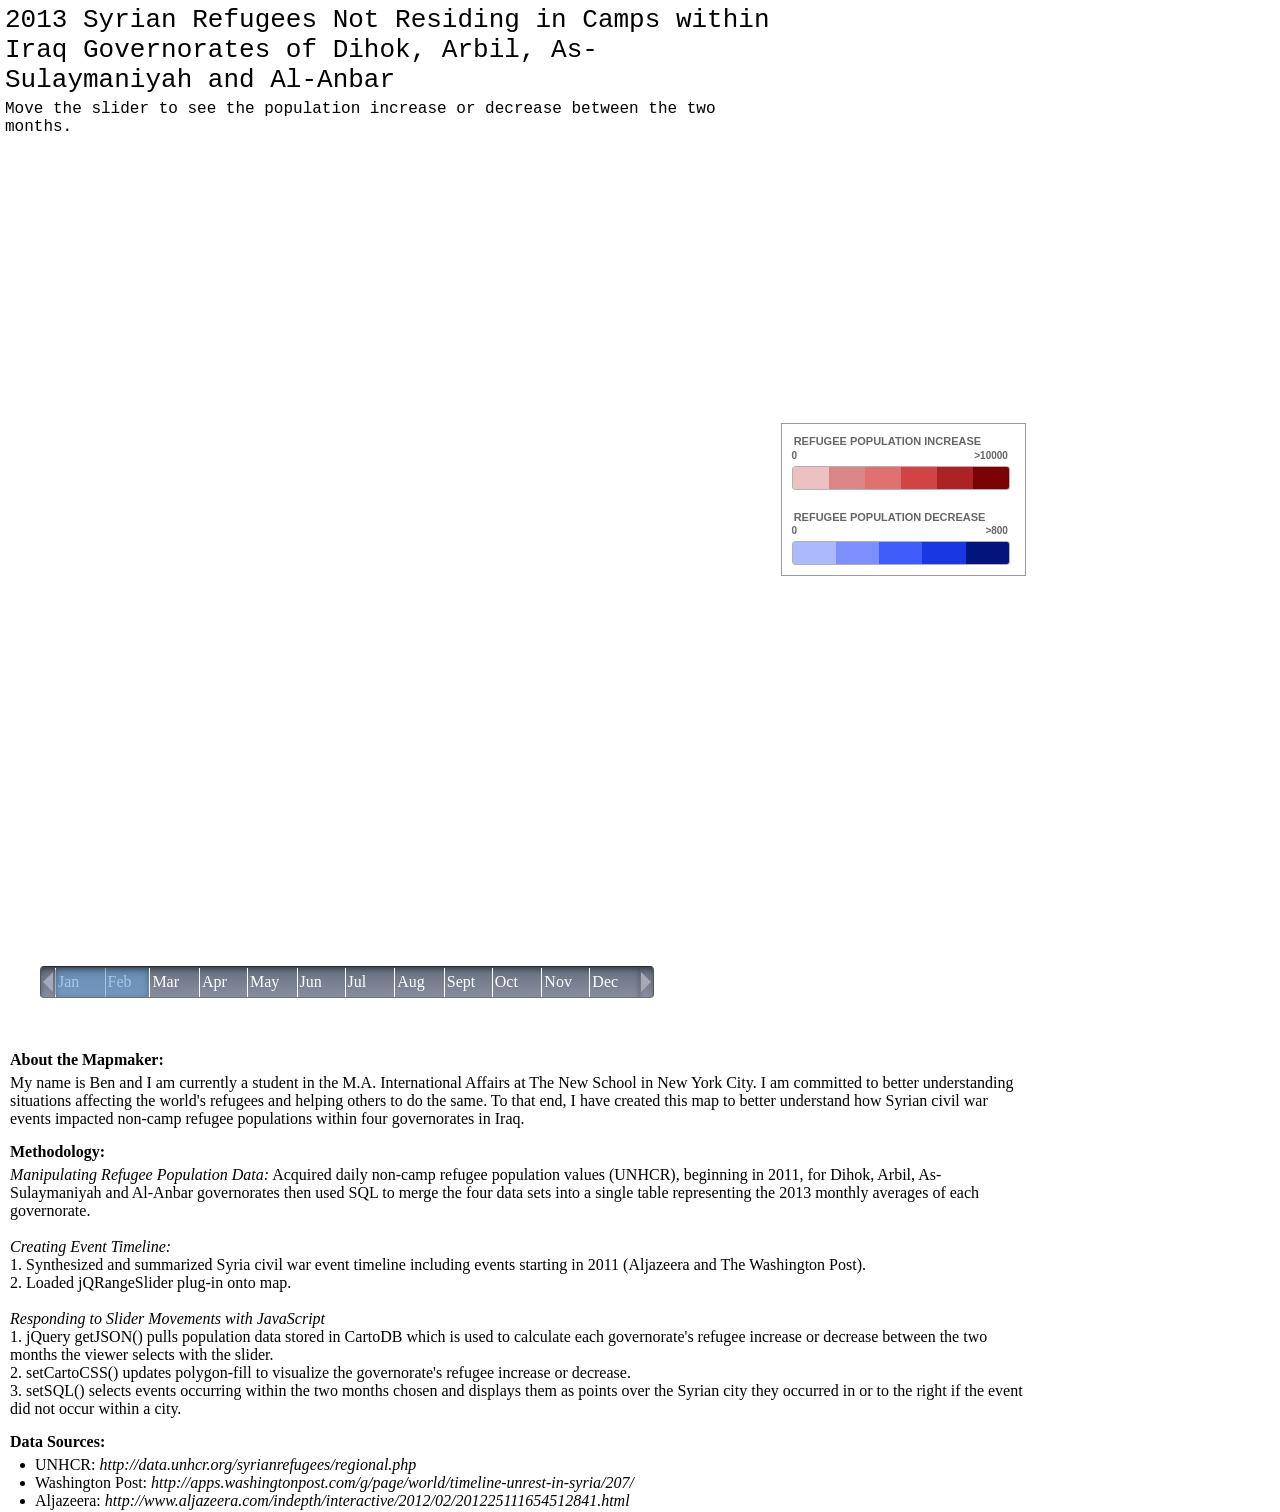
==== commit 7304c48a: "added sql select statement for governorate layer" ====
--- a/index.html
+++ b/index.html
@@ -168,7 +168,7 @@
 
 
     <div id="title">
-      Syrian Refugees Not Residing in Camps within Iraq Governorates of Dihok, Arbil, As-Sulaymaniyah and Al-Anbar
+      2013 Syrian Refugees Not Residing in Camps within Iraq Governorates of Dihok, Arbil, As-Sulaymaniyah and Al-Anbar
     </div>
 
     <div id="sub_heading">
@@ -328,7 +328,7 @@
 
 
 
-        cartodb.createVis('map', 'https://aceb694.cartodb.com/api/v2/viz/dbe29aca-e6dc-11e4-b5d2-0e0c41326911/viz.json',
+        cartodb.createVis('map', 'https://aceb694.cartodb.com/api/v2/viz/84796788-fd7e-11e4-a92a-0e9d821ea90d/viz.json',
         {
             cartodb_logo: false,
             legends: false,
@@ -526,7 +526,10 @@
                 }
              }
 
-RefugeePopulationLayer.setCartoCSS("#sulaymaniyah_anbar_erbil_duhok_ver3[governorate='" + AvgMonthlyRefugeePopDiff[0].governorate + "']{polygon-fill: " + AvgMonthlyRefugeePopDiff[0].hsla + "; line-color: " + line_color + "; line-width: " + line_width + ";}[governorate='" + AvgMonthlyRefugeePopDiff[1].governorate + "']{polygon-fill: " + AvgMonthlyRefugeePopDiff[1].hsla + "; line-color: " + line_color + "; line-width: " + line_width + ";}[governorate='" + AvgMonthlyRefugeePopDiff[2].governorate + "']{polygon-fill: " + AvgMonthlyRefugeePopDiff[2].hsla + "; line-color: " + line_color + "; line-width: " + line_width + ";}[governorate='" + AvgMonthlyRefugeePopDiff[3].governorate + "']{polygon-fill: " + AvgMonthlyRefugeePopDiff[3].hsla + "; line-color: " + line_color + "; line-width: " + line_width + ";}");
+// RefugeePopulationLayer.setCartoCSS("#sulaymaniyah_anbar_erbil_duhok_ver3[governorate='" + AvgMonthlyRefugeePopDiff[0].governorate + "']{polygon-fill: " + AvgMonthlyRefugeePopDiff[0].hsla + "; line-color: " + line_color + "; line-width: " + line_width + ";}[governorate='" + AvgMonthlyRefugeePopDiff[1].governorate + "']{polygon-fill: " + AvgMonthlyRefugeePopDiff[1].hsla + "; line-color: " + line_color + "; line-width: " + line_width + ";}[governorate='" + AvgMonthlyRefugeePopDiff[2].governorate + "']{polygon-fill: " + AvgMonthlyRefugeePopDiff[2].hsla + "; line-color: " + line_color + "; line-width: " + line_width + ";}[governorate='" + AvgMonthlyRefugeePopDiff[3].governorate + "']{polygon-fill: " + AvgMonthlyRefugeePopDiff[3].hsla + "; line-color: " + line_color + "; line-width: " + line_width + ";}");
+
+RefugeePopulationLayer.set({sql: "SELECT * FROM sulaymaniyah_anbar_erbil_duhok_ver3 WHERE year = 2013 AND month = " + ++maxMonth,
+  cartocss: "#sulaymaniyah_anbar_erbil_duhok_ver3[governorate='" + AvgMonthlyRefugeePopDiff[0].governorate + "']{polygon-fill: " + AvgMonthlyRefugeePopDiff[0].hsla + "; line-color: " + line_color + "; line-width: " + line_width + ";}[governorate='" + AvgMonthlyRefugeePopDiff[1].governorate + "']{polygon-fill: " + AvgMonthlyRefugeePopDiff[1].hsla + "; line-color: " + line_color + "; line-width: " + line_width + ";}[governorate='" + AvgMonthlyRefugeePopDiff[2].governorate + "']{polygon-fill: " + AvgMonthlyRefugeePopDiff[2].hsla + "; line-color: " + line_color + "; line-width: " + line_width + ";}[governorate='" + AvgMonthlyRefugeePopDiff[3].governorate + "']{polygon-fill: " + AvgMonthlyRefugeePopDiff[3].hsla + "; line-color: " + line_color + "; line-width: " + line_width + ";}"});
 
 
 
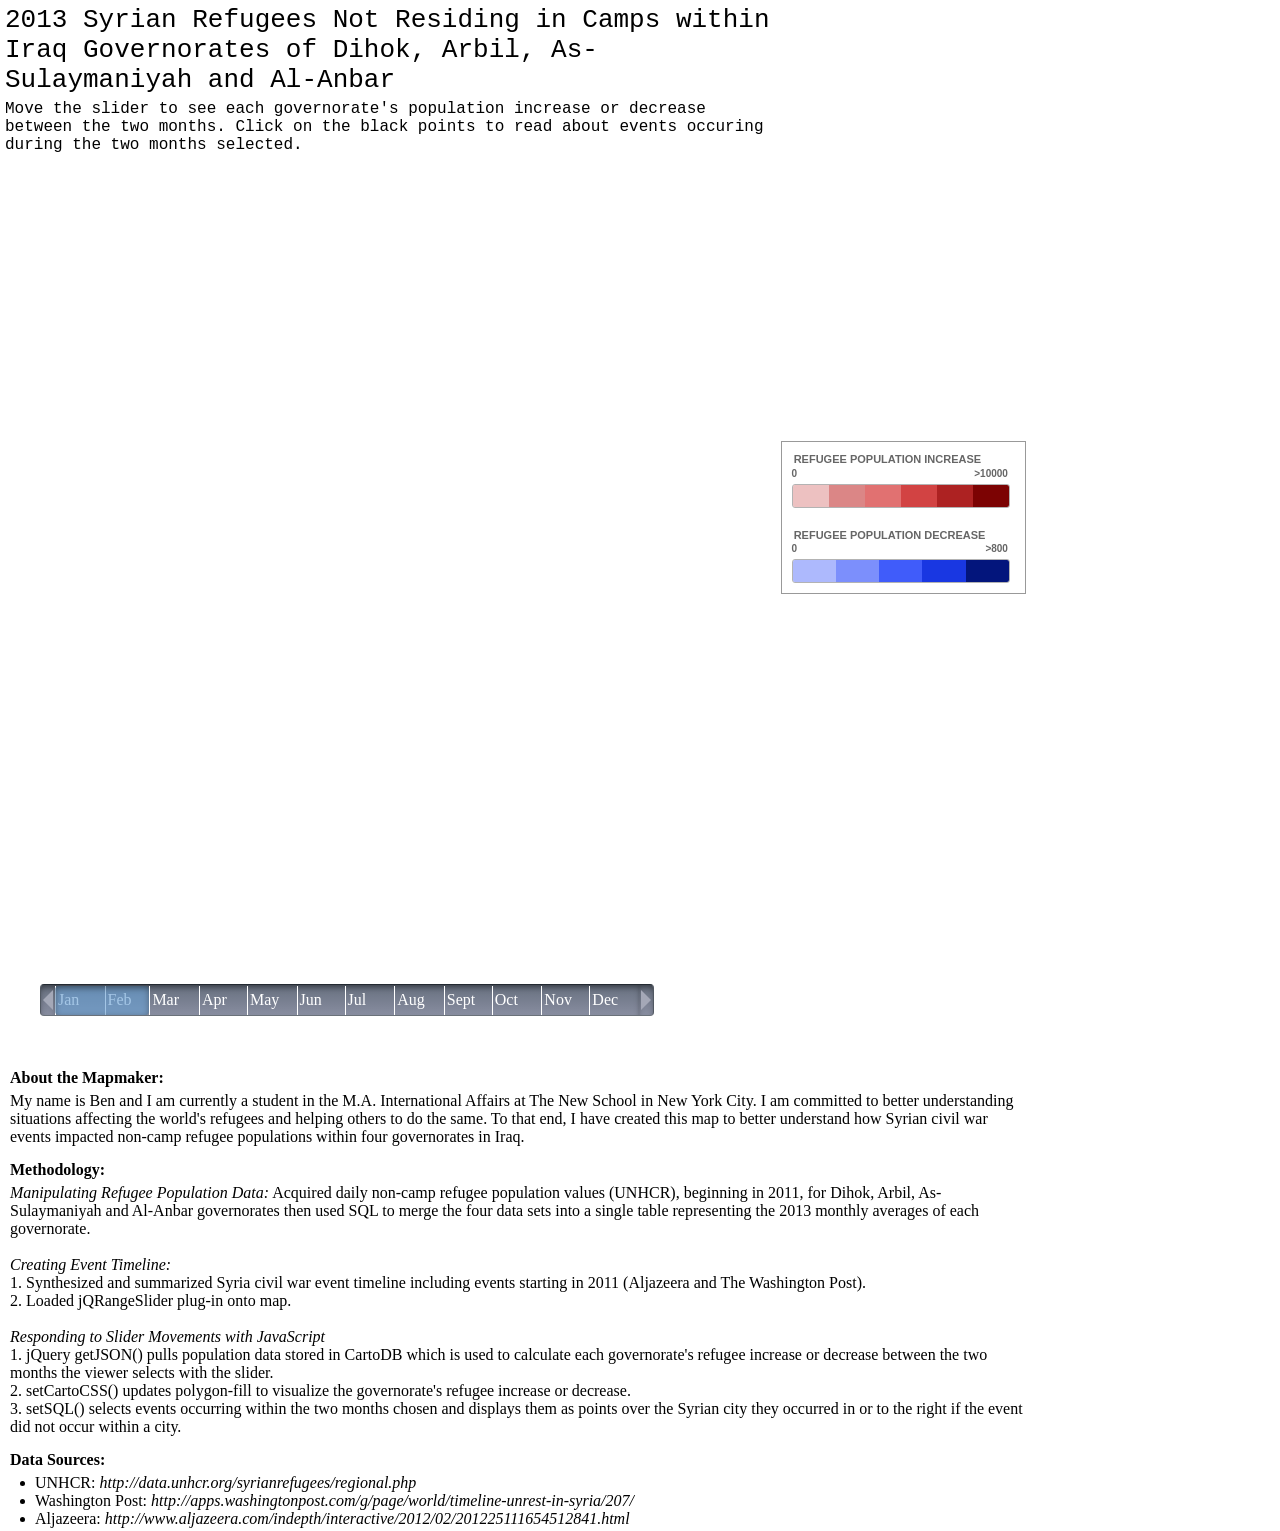
==== commit 589e6b28: "changed some wording" ====
--- a/index.html
+++ b/index.html
@@ -172,7 +172,7 @@
     </div>
 
     <div id="sub_heading">
-    Move the slider to see the population increase or decrease between the two months.
+    Move the slider to see each governorate's population increase or decrease between the two months. Click on the black points to read about events occuring during the two months selected.
     </div>
 
 
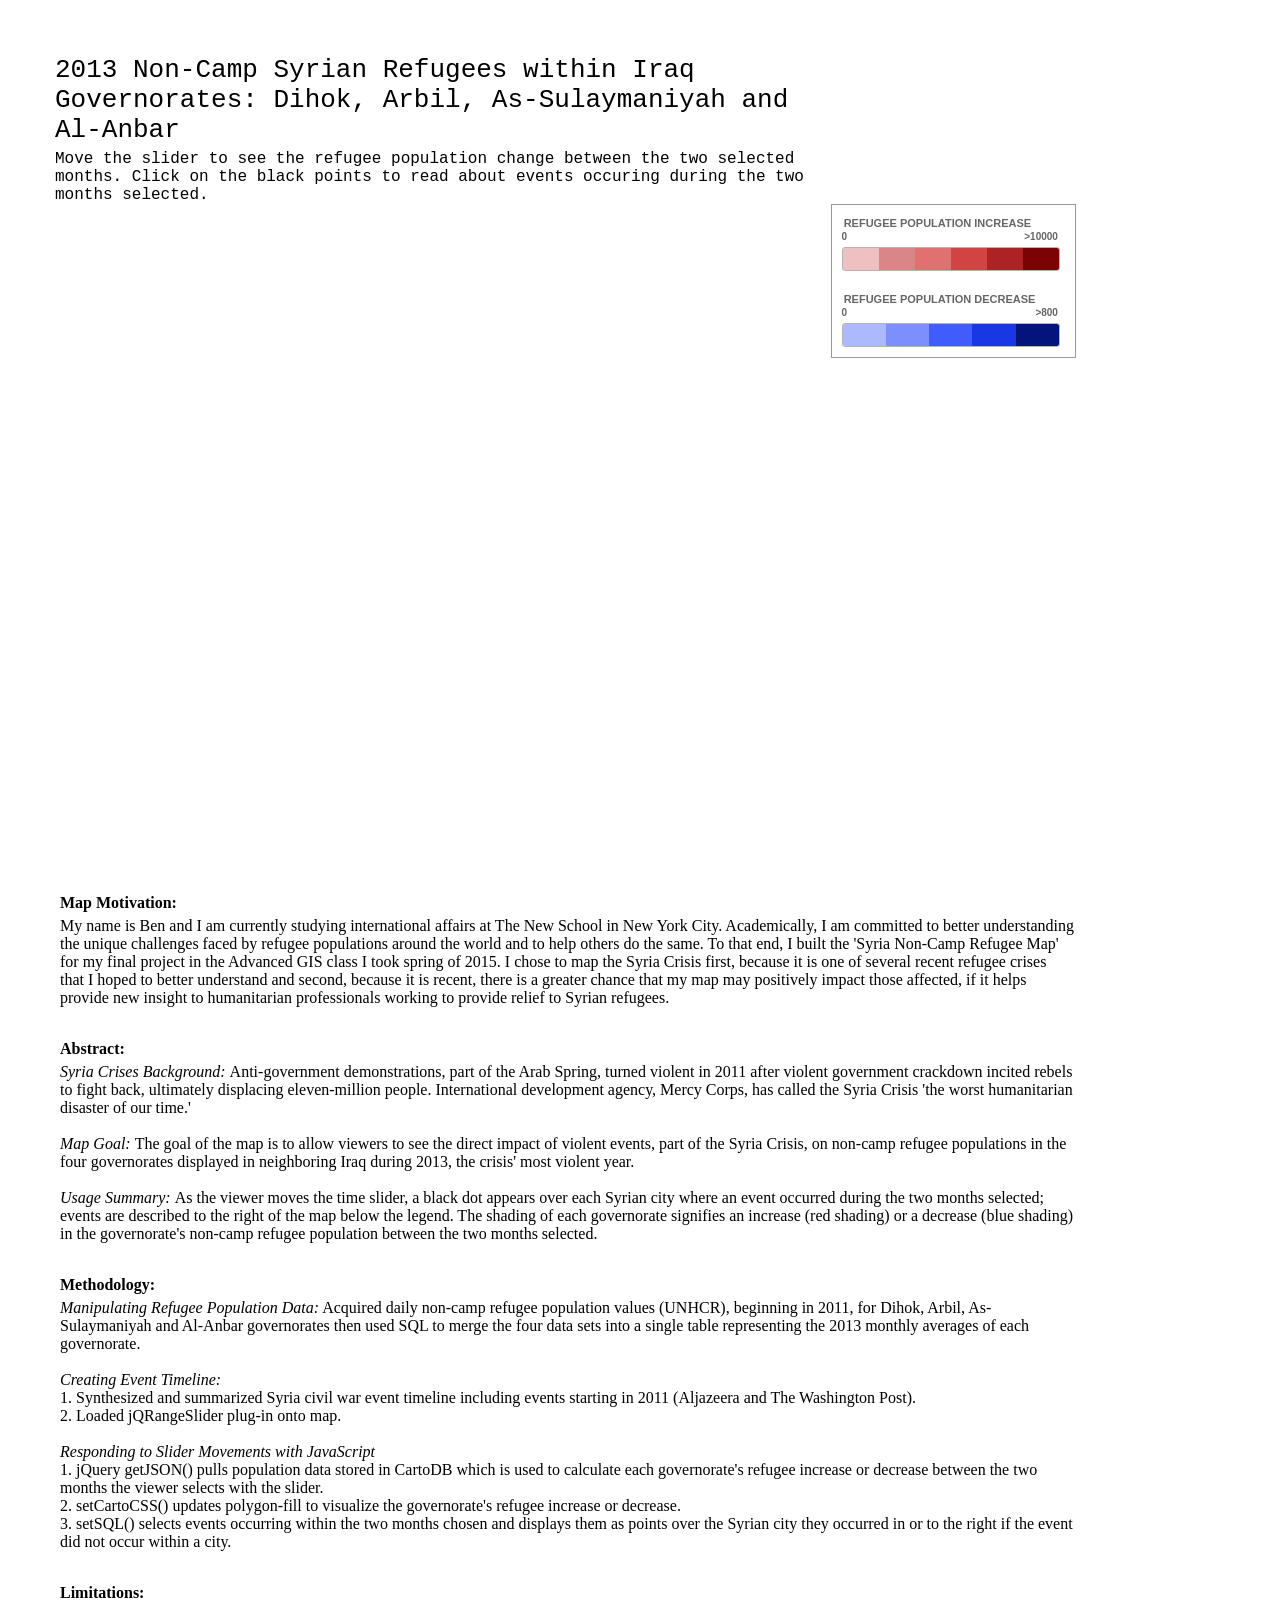
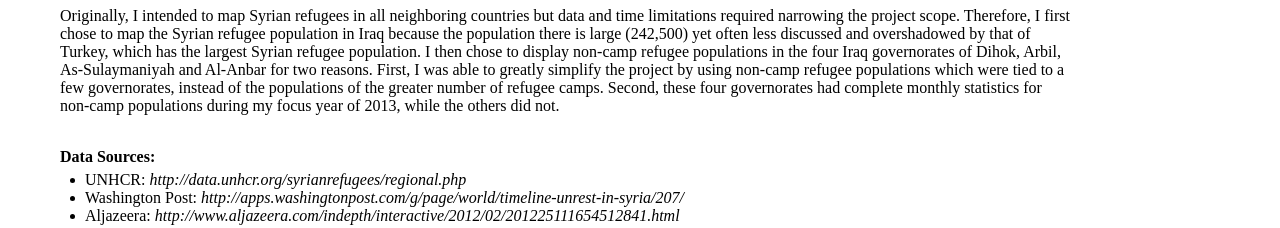
==== commit 3cf4416e: "several updates corrected but that caused incorrect event descriptions to display due to month value" ====
--- a/index.html
+++ b/index.html
@@ -35,128 +35,132 @@
 
   <style>
 
-  html, body {
-    height: 100%;
-    margin: 0;
-    padding: 0;
+    html, body {
+      height: 100%;
+      margin: 0;
+      padding: 25px;
+      width: 100%;
+    }
+
+
+
+    #map {
+      position: relative;
+      z-index: 1;
+      display: inline-block;
+      float: left;
+      height: 75%;
+      width: 60%;
+      zoom: .8;
+  }
+
+
+      #slider {
+          position: absolute;
+          z-index: 2;
+          bottom: 40px;
+          right: 40px;
+          left:40px;
+          width: 80%;
+        }
+
+       
+
+
+        #legends
+        {
+             float: left;
+             width: 19%;
+             border: 1px solid #999;
+             margin-left: 1%;
+
+        }
+
+        #events
+        {
+           float: left;
+           display: inline-block;
+           z-index: 4;
+           width: 20%;
+           height: 29%;
+           color: black;
+           font-family: monospace;
+           margin-left: 1%;
+           margin-right: 1%;
+           margin-top: 1%;
+        }
+
+        div.cartodb-legend.density ul
+        {
+            min-width: 100%;
+        }
+
+        div.cartodb-legend .legend-title {
+              margin: 1%;
+        }
+
+
+
+       div.cartodb-legend.density{
+           float: left;
+           box-shadow: none;
+           border: none;
+           position: static;
+           height: 30%;
+           width: 89%;
+           padding: 4%;
+       }
+
+       #title{
+          display: inline-block;
+          padding: 5px 5px 0 5px;
+          font-family: monospace;
+          width: 60%;
+          font-size: 26px;
+          display: inline-block;
+       }
+
+       #sub_heading{
+          display: inline-block;
+          padding: 5px 5px 0 5px;
+          font-family: monospace;
+          width: 60%;
+          font-size: 16px;
+          display: inline-block;
+       }
+
+  #title2{
+    display: inline-block;
     width: 100%;
+    margin-top: 15px;
+    padding-bottom: 5px;
   }
 
-
-
-  #map {
-    position: relative;
-    z-index: 1;
-    display: inline-block;
-    float: left;
-    height: 100%;
-    width: 60%;
-}
-
-
-    #slider {
-        position: absolute;
-        z-index: 2;
-        bottom: 40px;
-        right: 40px;
-        left:40px;
-        width: 80%;
-      }
-
-        #events
-      {
-         float: left;
-         display: inline-block;
-         z-index: 4;
-         width: 20%;
-         height: 29%;
-         color: black;
-         font-family: monospace;
-         margin-left: 1%;
-         margin-right: 1%;
-         margin-top: 1%;
-      }
-
-
-      #legends
-      {
-           float: left;
-           width: 19%;
-           border: 1px solid #999;
-          margin: 1%;
-      }
-
-      div.cartodb-legend.density ul
-      {
-          min-width: 100%;
-      }
-
-      div.cartodb-legend .legend-title {
-            margin: 1%;
-      }
-
-
-
-     div.cartodb-legend.density{
-         float: left;
-         box-shadow: none;
-         border: none;
-         position: static;
-         height: 30%;
-         width: 89%;
-         padding: 4%;
-     }
-
-     #title{
-        display: inline-block;
-        padding: 5px 5px 0 5px;
-        font-family: monospace;
-        width: 60%;
-        font-size: 26px;
-        display: inline-block;
-     }
-
-     #sub_heading{
-        display: inline-block;
-        padding: 5px 5px 0 5px;
-        font-family: monospace;
-        width: 60%;
-        font-size: 16px;
-        display: inline-block;
-     }
-
-#title2{
-  display: inline-block;
-  width: 100%;
-  margin-top: 15px;
-  padding-bottom: 5px;
-}
-
-bullet{
-    width: 5px;
-    height: 5px;
-    margin-bottom: 2px;
-    margin-right: 10px;
-    background: black;
-    display: inline-block;
-    border-radius: 15px;
-}
-
-#title2 {
-  margin-left: 10px;
-}
-
-#text {
-  margin-left: 10px;
-}
-
-bullet{
-  margin-left: 10px;
-}
-
-#bodyContainer{
-  width: 80%;
-}
+  bullet{
+      width: 5px;
+      height: 5px;
+      margin-bottom: 2px;
+      margin-right: 10px;
+      background: black;
+      display: inline-block;
+      border-radius: 15px;
+  }
+
+  #title2 {
+    margin-left: 10px;
+  }
+
+  #text {
+    margin-left: 10px;
+  }
+
+  bullet{
+    margin-left: 10px;
+  }
+
+  #bodyContainer{
+    width: 80%;
+  }
 
 
 
@@ -168,24 +172,34 @@
 
 
     <div id="title">
-      2013 Syrian Refugees Not Residing in Camps within Iraq Governorates of Dihok, Arbil, As-Sulaymaniyah and Al-Anbar
+      2013 Non-Camp Syrian Refugees within Iraq Governorates: Dihok, Arbil, As-Sulaymaniyah and Al-Anbar
     </div>
 
     <div id="sub_heading">
-    Move the slider to see each governorate's population increase or decrease between the two months. Click on the black points to read about events occuring during the two months selected.
+    Move the slider to see the refugee population change between the two selected months. Click on the black points to read about events occuring during the two months selected.
     </div>
 
 
     <div id="map">
             <div id="slider"></div>
     </div>
+    
+    <div id="legends"></div>
     <div id="events"></div>
-    <div id="legends"></div>
 
 <div id="bodyContainer">
-                 <div id="title2"><b>About the Mapmaker:</b></div>
-                 <div id="text">My name is Ben and I am currently a student in the M.A. International Affairs at The New School in New York City. I am committed to better understanding situations affecting the world's refugees and helping others to do the same. To that end, I have created this map to better understand how Syrian civil war events impacted non-camp refugee populations within four governorates in Iraq. </div>
-
+                 <div id="title2"><b>Map Motivation:</b></div>
+                 <div id="text">My name is Ben and I am currently studying international affairs at The New School in New York City. Academically, I am committed to better understanding the unique challenges faced by refugee populations around the world and to help others do the same. To that end, I built the 'Syria Non-Camp Refugee Map' for my final project in the Advanced GIS class I took spring of 2015. I chose to map the Syria Crisis first, because it is one of several recent refugee crises that I hoped to better understand and second, because it is recent, there is a greater chance that my map may positively impact those affected, if it helps provide new insight to humanitarian professionals working to provide relief to Syrian refugees.</div>
+                 </br>
+         <div id="title2"><b>Abstract:</b></div>
+                 <div id="text"><i>Syria Crises Background: </i>Anti-government demonstrations, part of the Arab Spring, turned violent in 2011 after violent government crackdown incited rebels to fight back, ultimately displacing eleven-million people. International development agency, Mercy Corps, has called the Syria Crisis 'the worst humanitarian disaster of our time.' 
+                 </br></br>
+                 <i>Map Goal: </i>The goal of the map is to allow viewers to see the direct impact of violent events, part of the Syria Crisis, on non-camp refugee populations in the four governorates displayed in neighboring Iraq during 2013, the crisis' most violent year.
+                 </br></br>
+                 <i>Usage Summary: </i>As the viewer moves the time slider, a black dot appears over each Syrian city where an event occurred during the two months selected; events are described to the right of the map below the legend. The shading of each governorate signifies an increase (red shading) or a decrease (blue shading) in the governorate's non-camp refugee population between the two months selected. 
+                 </br>
+                 </div>
+                 </br>
                  <div id="title2"><b>Methodology:</b></div>
                  <div id="text"><i>Manipulating Refugee Population Data:</i> Acquired daily non-camp refugee population values (UNHCR), beginning in 2011, for Dihok, Arbil, As-Sulaymaniyah and Al-Anbar governorates then used SQL to merge the four data sets into a single table representing the 2013 monthly averages of each governorate.</br></br>
                           <i>Creating Event Timeline:</i></br>
@@ -196,10 +210,14 @@
                           2. setCartoCSS() updates polygon-fill to visualize the governorate's refugee increase or decrease.</br>
                           3. setSQL() selects events occurring within the two months chosen and displays them as points over the Syrian city they occurred in or to the right if the event did not occur within a city.</br>
                           </div>
-
-                        <div id="title2"><b>Data Sources:</b></div>
-                          <div id="text"><bullet></bullet>UNHCR: <i>http://data.unhcr.org/syrianrefugees/regional.php</i></br><bullet></bullet>Washington Post: <i>http://apps.washingtonpost.com/g/page/world/timeline-unrest-in-syria/207/</i></br><bullet></bullet>Aljazeera: <i>http://www.aljazeera.com/indepth/interactive/2012/02/201225111654512841.html</i>
-                          </div>
+                </br>
+                <div id="title2"><b>Limitations:</b></div>
+                <div id="text">Originally, I intended to map Syrian refugees in all neighboring countries but data and time limitations required narrowing the project scope. Therefore, I first chose to map the Syrian refugee population in Iraq because the population there is large (242,500) yet often less discussed and overshadowed by that of Turkey, which has the largest Syrian refugee population. I then chose to display non-camp refugee populations in the four Iraq governorates of Dihok, Arbil, As-Sulaymaniyah and Al-Anbar for two reasons. First, I was able to greatly simplify the project by using non-camp refugee populations which were tied to a few governorates, instead of the populations of the greater number of refugee camps. Second, these four governorates had complete monthly statistics for non-camp populations during my focus year of 2013, while the others did not.
+                </div>
+                </br>
+                <div id="title2"><b>Data Sources:</b></div>
+                <div id="text"><bullet></bullet>UNHCR: <i>http://data.unhcr.org/syrianrefugees/regional.php</i></br><bullet></bullet>Washington Post: <i>http://apps.washingtonpost.com/g/page/world/timeline-unrest-in-syria/207/</i></br><bullet></bullet>Aljazeera: <i>http://www.aljazeera.com/indepth/interactive/2012/02/201225111654512841.html</i>
+                </div>
 </div>
 
 
@@ -234,6 +252,9 @@
 
 
          var RefugeePopulationLayer;
+
+          
+
          var EventsLayer;
 
         var blue5 = 'hsla(231, 95%, 25%, 1)';
@@ -252,14 +273,6 @@
         var line_color = 'white';
         var line_width = .5;
 
-      //   var layerSource = {
-      //   user_name: 'aceb694',
-      //   type: 'cartodb',
-      //   sublayers: [{
-      //       sql: "SELECT * FROM sulaymaniyah_anbar_erbil_duhok_ver3", // African countries
-      //       cartocss: '#sulaymaniyah_anbar_erbil_duhok_ver3{polygon-fill:#FF6600;polygon-opacity:0.7;line-color:#FFF;line-width:1;line-opacity:1;}'
-      //   }]
-      // }
 
          /*------------------------------END: DECLARE GLOBAL VARIABLES------------------------------------------------------------*/
 
@@ -301,8 +314,21 @@
         $.getJSON('https://aceb694.cartodb.com/api/v2/sql?q=SELECT%20*%20FROM%20syria_timeline_28coordinates_only_29_ver3%20WHERE EXTRACT(YEAR from%20date)%20=%202013')
         .done(function (JSONarray)
         {
-          SyriaEventsJSON =  JSONarray;
+             SyriaEventsJSON =  JSONarray;
+
+             /*construct MinMaxSliderValues array manually and pass to PostSyriaEventsJSONtoPage so events will list on page load, later values in MinMaxSliderValues are pulled from the slider based on the slier position*/
+             var MinMaxSliderValues = new Object();
+
+             MinMaxSliderValues.minMonth_ArrayAccess = 0;
+             MinMaxSliderValues.maxMonth_ArrayAccess = 1;
+
+           MinMaxSliderValues.minMonth_NumericalMonth = 1;
+           MinMaxSliderValues.maxMonth_NumericalMonth = 2;
+
+             PostSyriaEventsJSONtoPage(MinMaxSliderValues);
         })
+
+
 
     });
 /*-------------------------------END: PULL DATA FROM DATABASE------------------------------------------------------------*/
@@ -316,79 +342,52 @@
 
 /*-------------------------------START: LOAD CARTODB MAP------------------------------------------------------------*/
 
+
     $(document).ready(function ()
     {
-       // var map = L.map('map', {
-       //      zoomControl: false,
-       //      center: [43, 0],
-       //      zoom: 3
-       // })
-
-
-
-
 
         cartodb.createVis('map', 'https://aceb694.cartodb.com/api/v2/viz/84796788-fd7e-11e4-a92a-0e9d821ea90d/viz.json',
         {
             cartodb_logo: false,
             legends: false,
             search: false,
-            shareable: false
+            shareable: false,
+            center_lat: 33.366759,
+            center_lon: 40.630560,
+            infowindow: true
         }).done(function(vis,layers)
         {
 
 
-
-            // alert("Layers has " + layers.length + " layers.");
-
-            RefugeePopulationLayer = layers[1].getSubLayer(0);
-
-
-            EventsLayer = layers[1].getSubLayer(1);
-
-
-            // console.log(EventsLayer.getCartoCSS());
-
-            // alert("Layers has " + layers[1].getSubLayerCount() + " sublayers.");
-
-        })
-
           generateSlider();
 
-              var densityLegendIncrease = new cdb.geo.ui.Legend.Density(
-                  {
-                      title: "Refugee Population Increase",
-                      left: "0", right: ">10000", colors: [ red1, red2, red3, red4, red5, red6 ]
-                  });
-
-                $('#legends').append(densityLegendIncrease.render().el);
-
-
-
-
-            var densityLegendDecrease = new cdb.geo.ui.Legend.Density({
-                title: "Refugee Population Decrease",
-                left: "0", right: ">800", colors: [ blue1, blue2, blue3, blue4, blue5 ]
-              });
-
-                 $('#legends').append(densityLegendDecrease.render().el);
-
-
-                 // $('div.quartile').css("background", function(value){
-                 //        return .013;
-                 //  } );
-
-
-        // var densityLegend = new cdb.geo.ui.Legend.Density({
-        //     title: "Density Legend",
-        //     left: "0", right: "10", colors: [ "#58A062", "#F07971", "#54BFDE", "#9BC562", "#FABB5C" ]
-        //   });
-
+            RefugeePopulationLayer = layers[1].getSubLayer(0);   //default valus are set in cartodb, if layer loads blank make sure cartodb map is set
+
+
+            EventsLayer = layers[1].getSubLayer(1); //default valus are set in cartodb, if layer loads blank make sure cartodb map is set
+
+        });
+              
+    var densityLegendIncrease = new cdb.geo.ui.Legend.Density(
+    {
+      title: "Refugee Population Increase",
+      left: "0", right: ">10000", colors: [ red1, red2, red3, red4, red5, red6 ]
     });
 
-    //
-
-    //
+    $('#legends').append(densityLegendIncrease.render().el);
+
+
+
+
+    var densityLegendDecrease = new cdb.geo.ui.Legend.Density({
+        title: "Refugee Population Decrease",
+        left: "0", right: ">800", colors: [ blue1, blue2, blue3, blue4, blue5 ]
+    });
+
+    $('#legends').append(densityLegendDecrease.render().el);
+
+    });
+
 
 /*-------------------------------END: LOAD CARTODB MAP------------------------------------------------------------*/
 
@@ -412,230 +411,26 @@
           console.log(Arbil);
           console.log(Dihok);
 
-
-
-
-          var minMonth = sliderData.values.min.getMonth();  //retrieve the month the left most slider is on
-
-
-          if(sliderData.values.max.getMonth() == 0)
-              maxMonth = 11; /*because the slider value is 0 when it is selecting december, and it should be 11 because december data is in the array element 11*/
-          else
-              maxMonth =  sliderData.values.max.getMonth() - 1; //select the month the right most slider is on
-
-          console.log('min value: ' + minMonth + ', max value: ' + maxMonth);
-
-          var AvgMonthlyRefugeePopDiff = [
-            {
-              governorate: "Al-Anbar",
-              diffInMonths: Al_Anbar.rows[maxMonth].monthly_pop_avg_int - Al_Anbar.rows[minMonth].monthly_pop_avg_int,
-            },
-            {
-              governorate: "As-Sulaymaniyah",
-              diffInMonths: As_Sulaymaniyah.rows[maxMonth].monthly_pop_avg_int - As_Sulaymaniyah.rows[minMonth].monthly_pop_avg_int
-            },
-            {
-              governorate: "Arbil",
-              diffInMonths: Arbil.rows[maxMonth].monthly_pop_avg_int - Arbil.rows[minMonth].monthly_pop_avg_int
-            },
-            {
-              governorate: "Dihok",
-              diffInMonths: Dihok.rows[maxMonth].monthly_pop_avg_int - Dihok.rows[minMonth].monthly_pop_avg_int
-            }];
-
-
-
-            for(var i =0; i<4; i++)
-            {
-                if(AvgMonthlyRefugeePopDiff[i].diffInMonths <= -801)
-                {
-                     // AvgMonthlyRefugeePopDiff[i].hexColor = '#0000FF';
-                     // AvgMonthlyRefugeePopDiff[i].opacity =  1;
-                     // AvgMonthlyRefugeePopDiff[i].hsla = 'hsla(231, 95%, 25%, 1)';
-                     AvgMonthlyRefugeePopDiff[i].hsla = blue5;
-                }
-                else if(AvgMonthlyRefugeePopDiff[i].diffInMonths <= -600)
-                {
-                     // AvgMonthlyRefugeePopDiff[i].hexColor = '#0000FF';
-                     // AvgMonthlyRefugeePopDiff[i].opacity =  .028;
-                     // AvgMonthlyRefugeePopDiff[i].hsla = 'hsla(231, 95%, 45%, 0.92)';
-                     AvgMonthlyRefugeePopDiff[i].hsla = blue4;
-                }
-                else if (AvgMonthlyRefugeePopDiff[i].diffInMonths <= -400)
-                {
-                     // AvgMonthlyRefugeePopDiff[i].hexColor = '#0000FF';
-                     // AvgMonthlyRefugeePopDiff[i].opacity = .021;/
-                     // AvgMonthlyRefugeePopDiff[i].hsla = 'hsla(231, 95%, 55%, 0.85)';
-                     AvgMonthlyRefugeePopDiff[i].hsla = blue3;
-                }
-                else if(AvgMonthlyRefugeePopDiff[i].diffInMonths <= -200)
-                {
-                     // AvgMonthlyRefugeePopDiff[i].hexColor = '#0000FF';
-                     // AvgMonthlyRefugeePopDiff[i].opacity =  .013;
-                     // AvgMonthlyRefugeePopDiff[i].hsla = 'hsla(231, 95%, 65%, 0.75)';
-                     AvgMonthlyRefugeePopDiff[i].hsla = blue2;
-                }
-                else if(AvgMonthlyRefugeePopDiff[i].diffInMonths <= 0)
-                {
-                     // AvgMonthlyRefugeePopDiff[i].hexColor = '#0000FF';
-                     // AvgMonthlyRefugeePopDiff[i].opacity =  .008;
-                     // AvgMonthlyRefugeePopDiff[i].hsla = 'hsla(231, 95%, 75%, 0.66)';
-                     AvgMonthlyRefugeePopDiff[i].hsla = blue1;
-                }
-                else if(AvgMonthlyRefugeePopDiff[i].diffInMonths <= 1999)
-                {
-                     // AvgMonthlyRefugeePopDiff[i].hexColor = '#FF0000';
-                     // AvgMonthlyRefugeePopDiff[i].opacity = .008;
-                     // AvgMonthlyRefugeePopDiff[i].hsla = 'hsla(360, 55%, 75%, 0.62)';
-                     AvgMonthlyRefugeePopDiff[i].hsla = red1;
-                }
-                else if(AvgMonthlyRefugeePopDiff[i].diffInMonths <= 3999)
-                 {
-                     // AvgMonthlyRefugeePopDiff[i].hexColor = '#FF0000';
-                     // AvgMonthlyRefugeePopDiff[i].opacity = .013;
-                     // AvgMonthlyRefugeePopDiff[i].hsla = 'hsla(360, 55%, 55%, 0.68)';
-                     AvgMonthlyRefugeePopDiff[i].hsla = red2;
-                }
-                else if(AvgMonthlyRefugeePopDiff[i].diffInMonths <= 5999)
-                {
-                     // AvgMonthlyRefugeePopDiff[i].hexColor = '#FF0000';
-                     // AvgMonthlyRefugeePopDiff[i].opacity = .021;
-                     // AvgMonthlyRefugeePopDiff[i].hsla = 'hsla(360, 65%, 55%, 0.75)';
-                     AvgMonthlyRefugeePopDiff[i].hsla = red3;
-                }
-                else if(AvgMonthlyRefugeePopDiff[i].diffInMonths <= 7999)
-                {
-                     // AvgMonthlyRefugeePopDiff[i].hexColor = '#FF0000';
-                     // AvgMonthlyRefugeePopDiff[i].opacity = .028;
-                     // AvgMonthlyRefugeePopDiff[i].hsla = 'hsla(360, 75%, 45%, 0.83)';
-                     AvgMonthlyRefugeePopDiff[i].hsla = red4;
-                }
-                else if(AvgMonthlyRefugeePopDiff[i].diffInMonths <= 10000)
-                {
-                     // AvgMonthlyRefugeePopDiff[i].hexColor = '#FF0000';
-                     // AvgMonthlyRefugeePopDiff[i].opacity = .054;
-                     // AvgMonthlyRefugeePopDiff[i].hsla = 'hsla(360, 85%, 35%, 0.91)';
-                     AvgMonthlyRefugeePopDiff[i].hsla = red5;
-                }
-                else if(AvgMonthlyRefugeePopDiff[i].diffInMonths > 10000)
-                {
-                     // AvgMonthlyRefugeePopDiff[i].hexColor = '#FF0000';
-                     // AvgMonthlyRefugeePopDiff[i].opacity = 1;
-                     // AvgMonthlyRefugeePopDiff[i].hsla = 'hsla(360, 95%, 25%, 1)';
-                     AvgMonthlyRefugeePopDiff[i].hsla = red6;
-                }
-             }
-
-// RefugeePopulationLayer.setCartoCSS("#sulaymaniyah_anbar_erbil_duhok_ver3[governorate='" + AvgMonthlyRefugeePopDiff[0].governorate + "']{polygon-fill: " + AvgMonthlyRefugeePopDiff[0].hsla + "; line-color: " + line_color + "; line-width: " + line_width + ";}[governorate='" + AvgMonthlyRefugeePopDiff[1].governorate + "']{polygon-fill: " + AvgMonthlyRefugeePopDiff[1].hsla + "; line-color: " + line_color + "; line-width: " + line_width + ";}[governorate='" + AvgMonthlyRefugeePopDiff[2].governorate + "']{polygon-fill: " + AvgMonthlyRefugeePopDiff[2].hsla + "; line-color: " + line_color + "; line-width: " + line_width + ";}[governorate='" + AvgMonthlyRefugeePopDiff[3].governorate + "']{polygon-fill: " + AvgMonthlyRefugeePopDiff[3].hsla + "; line-color: " + line_color + "; line-width: " + line_width + ";}");
-
-RefugeePopulationLayer.set({sql: "SELECT * FROM sulaymaniyah_anbar_erbil_duhok_ver3 WHERE year = 2013 AND month = " + ++maxMonth,
-  cartocss: "#sulaymaniyah_anbar_erbil_duhok_ver3[governorate='" + AvgMonthlyRefugeePopDiff[0].governorate + "']{polygon-fill: " + AvgMonthlyRefugeePopDiff[0].hsla + "; line-color: " + line_color + "; line-width: " + line_width + ";}[governorate='" + AvgMonthlyRefugeePopDiff[1].governorate + "']{polygon-fill: " + AvgMonthlyRefugeePopDiff[1].hsla + "; line-color: " + line_color + "; line-width: " + line_width + ";}[governorate='" + AvgMonthlyRefugeePopDiff[2].governorate + "']{polygon-fill: " + AvgMonthlyRefugeePopDiff[2].hsla + "; line-color: " + line_color + "; line-width: " + line_width + ";}[governorate='" + AvgMonthlyRefugeePopDiff[3].governorate + "']{polygon-fill: " + AvgMonthlyRefugeePopDiff[3].hsla + "; line-color: " + line_color + "; line-width: " + line_width + ";}"});
-
-
-
-          EventsLayer.setSQL("SELECT * FROM syria_timeline_28coordinates_only_29_ver3 WHERE EXTRACT(YEAR from date) = 2013 AND (EXTRACT(MONTH from date) = " + minMonth + " OR EXTRACT(MONTH from date) = " + maxMonth + ")");
-
-
-
-        $('#events').empty();
-
-        if(SyriaEventsJSON.rows[minMonth].the_geom==null)
-        {
-              $('#events').append(monthNumberToWord(minMonth) + ":  " +SyriaEventsJSON.rows[minMonth].event_short_discription + "</br></br>");
-        }
-
-        if(SyriaEventsJSON.rows[maxMonth].the_geom==null)
-        {
-          $('#events').append(monthNumberToWord(maxMonth) + ":  " + SyriaEventsJSON.rows[maxMonth].event_short_discription);
-        }
-
-
-        function monthNumberToWord(value)
-        {
-            switch(value)
-            {
-              case 0:
-              return "January";
-              break;
-
-              case 1:
-              return "February";
-              break;
-
-              case 2:
-              return "March";
-              break;
-
-              case 3:
-              return "April";
-              break;
-
-              case 4:
-              return "May";
-              break;
-
-              case 5:
-              return "June";
-              break;
-
-              case 6:
-              return "July";
-              break;
-
-              case 7:
-              return "August";
-              break;
-
-              case 8:
-              return "September";
-              break;
-
-              case 9:
-              return "October";
-              break;
-
-              case 10:
-              return "November";
-              break;
-
-              case 11:
-              return "December";
-              break;
-            }
-        }
-
-
-
-          for(var x=0; x<4; x++)
-           {
-              console.log('Governorate = ' + AvgMonthlyRefugeePopDiff[x].governorate + '; Difference = ' + AvgMonthlyRefugeePopDiff[x].diffInMonths + '; Color = ' + AvgMonthlyRefugeePopDiff[x].hsla);
-           }
-
-
-
-
-
-
-
-
-          // if(Arbil_difference>=0)
-          //   RefugeePopulationLayer.setCartoCSS("#sulaymaniyah_anbar_erbil_duhok_ver3 [governorate='Arbil']{ polygon-fill: #3E7BB6; }");
-          // else
-          //   RefugeePopulationLayer.setCartoCSS("#sulaymaniyah_anbar_erbil_duhok_ver3 [governorate='Arbil']{ polygon-fill: #870005; }");
-
-
-            // set({'cartocss': '#layer {...}' })
-
-            // alert("Sublayer CSS is " + RefugeePopulationLayer.getCartoCSS());
-            // alert("Sublayer SQL is " + RefugeePopulationLayer.getSQL());
-
-
-
-            // RefugeePopulationLayer.setCartoCSS("#sulaymaniyah_anbar_erbil_duhok_ver3 [governorate='As-Sulaymaniyah']{ polygon-fill: #3E7BB6; } [governorate='Arbil'] { polygon-fill: #870005; }");
+          var MinMaxSliderValues = getMinMaxMonth(e, sliderData);  //retrieve left and right slider values
+
+          //console.log('line 548: minMonth = ' + MinMaxSliderValues.minMonth + ', maxMonth = ' + MinMaxSliderValues.maxMonth);
+
+          var AvgMonthlyRefugeePopDiff = CalculateRefugeePopDifferences(MinMaxSliderValues);
+
+          console.log(AvgMonthlyRefugeePopDiff);
+
+          //console.log('line 552: ' + AvgMonthlyRefugeePopDiff);
+
+          setCSSandEvents(MinMaxSliderValues, AvgMonthlyRefugeePopDiff);
 
       });
 
+
+
 /*-------------------------------END: EVENT HANDLERS------------------------------------------------------------*/
+
+
+/*-------------------------------END: FUNCTION START------------------------------------------------------------*/
 
 
 function generateSlider()
@@ -684,6 +479,242 @@
 }
 
 
+function getMinMaxMonth(e, sliderData)
+{
+
+      var MinMaxSliderValues = new Object();
+
+      
+      /*console.log('in Get MinMaxFunction before storing max value, minMonth = ' + sliderData.values.min.getMonth() + ', maxMonth = ' + sliderData.values.max.getMonth());*/
+
+      MinMaxSliderValues.minMonth_ArrayAccess = sliderData.values.min.getMonth();  //retrieve the month the left most slider is on, if it is January value will be 0 and therefore suitable for accessing the Januaryith element in the local array
+
+      MinMaxSliderValues.minMonth_NumericalMonth = sliderData.values.min.getMonth() + 1; //because it will be 0 if January is selected it must be incremented so that 1 is used for January when querying the SQL table
+      
+
+      if(sliderData.values.max.getMonth() == 0)
+      {
+          MinMaxSliderValues.maxMonth_ArrayAccess = 11; /*because the slider value is 0 when it is selecting december, and it should be 11 because december data is in the array element 11*/
+          MinMaxSliderValues.maxMonth_NumericalMonth = 12; //If max slider returns 0 it is on Decmeber and December value must be 12 when querying the SQL table
+      }
+      else
+      {
+          MinMaxSliderValues.maxMonth_ArrayAccess =  sliderData.values.max.getMonth() - 1; //ex: maxslider value returnes 2 by default when on February but should be 1 when addressing February the second month which is the second array element 
+          MinMaxSliderValues.maxMonth_NumericalMonth = sliderData.values.max.getMonth(); //ex: max slider returns 2 by default it is on February and this is the value that needs to be used when querying Februaryth array elements
+      }
+
+      
+      console.log('Array Access Values, minMonth = ' + MinMaxSliderValues.minMonth_ArrayAccess + ', maxMonth = ' + MinMaxSliderValues.maxMonth_ArrayAccess);
+      console.log('SQL Access Values, minMonth = ' + MinMaxSliderValues.minMonth_NumericalMonth + ', maxMonth = ' + MinMaxSliderValues.maxMonth_NumericalMonth);
+
+      return MinMaxSliderValues;
+}
+
+
+function CalculateRefugeePopDifferences(MinMaxSliderValues)
+{
+
+
+  return AvgMonthlyRefugeePopDiff = [
+  {
+    governorate: "Al-Anbar",
+    diffInMonths: Al_Anbar.rows[MinMaxSliderValues.maxMonth_ArrayAccess].monthly_pop_avg_int - Al_Anbar.rows[MinMaxSliderValues.minMonth_ArrayAccess].monthly_pop_avg_int,
+  },
+  {
+    governorate: "As-Sulaymaniyah",
+    diffInMonths: As_Sulaymaniyah.rows[MinMaxSliderValues.maxMonth_ArrayAccess].monthly_pop_avg_int - As_Sulaymaniyah.rows[MinMaxSliderValues.minMonth_ArrayAccess].monthly_pop_avg_int
+  },
+  {
+    governorate: "Arbil",
+    diffInMonths: Arbil.rows[MinMaxSliderValues.maxMonth_ArrayAccess].monthly_pop_avg_int - Arbil.rows[MinMaxSliderValues.minMonth_ArrayAccess].monthly_pop_avg_int
+  },
+  {
+    governorate: "Dihok",
+    diffInMonths: Dihok.rows[MinMaxSliderValues.maxMonth_ArrayAccess].monthly_pop_avg_int - Dihok.rows[MinMaxSliderValues.minMonth_ArrayAccess].monthly_pop_avg_int
+  }];
+}
+
+
+function setCSSandEvents(MinMaxSliderValues, AvgMonthlyRefugeePopDiff)
+{
+
+          for(var i =0; i<4; i++)
+            {
+                if(AvgMonthlyRefugeePopDiff[i].diffInMonths <= -801)
+                {
+                     // AvgMonthlyRefugeePopDiff[i].hexColor = '#0000FF';
+                     // AvgMonthlyRefugeePopDiff[i].opacity =  1;
+                     // AvgMonthlyRefugeePopDiff[i].hsla = 'hsla(231, 95%, 25%, 1)';
+                     AvgMonthlyRefugeePopDiff[i].hsla = blue5;
+                }
+                else if(AvgMonthlyRefugeePopDiff[i].diffInMonths <= -600)
+                {
+                     // AvgMonthlyRefugeePopDiff[i].hexColor = '#0000FF';
+                     // AvgMonthlyRefugeePopDiff[i].opacity =  .028;
+                     // AvgMonthlyRefugeePopDiff[i].hsla = 'hsla(231, 95%, 45%, 0.92)';
+                     AvgMonthlyRefugeePopDiff[i].hsla = blue4;
+                }
+                else if (AvgMonthlyRefugeePopDiff[i].diffInMonths <= -400)
+                {
+                     // AvgMonthlyRefugeePopDiff[i].hexColor = '#0000FF';
+                     // AvgMonthlyRefugeePopDiff[i].opacity = .021;/
+                     // AvgMonthlyRefugeePopDiff[i].hsla = 'hsla(231, 95%, 55%, 0.85)';
+                     AvgMonthlyRefugeePopDiff[i].hsla = blue3;
+                }
+                else if(AvgMonthlyRefugeePopDiff[i].diffInMonths <= -200)
+                {
+                     // AvgMonthlyRefugeePopDiff[i].hexColor = '#0000FF';
+                     // AvgMonthlyRefugeePopDiff[i].opacity =  .013;
+                     // AvgMonthlyRefugeePopDiff[i].hsla = 'hsla(231, 95%, 65%, 0.75)';
+                     AvgMonthlyRefugeePopDiff[i].hsla = blue2;
+                }
+                else if(AvgMonthlyRefugeePopDiff[i].diffInMonths <= 0)
+                {
+                     // AvgMonthlyRefugeePopDiff[i].hexColor = '#0000FF';
+                     // AvgMonthlyRefugeePopDiff[i].opacity =  .008;
+                     // AvgMonthlyRefugeePopDiff[i].hsla = 'hsla(231, 95%, 75%, 0.66)';
+                     AvgMonthlyRefugeePopDiff[i].hsla = blue1;
+                }
+                else if(AvgMonthlyRefugeePopDiff[i].diffInMonths <= 1999)
+                {
+                     // AvgMonthlyRefugeePopDiff[i].hexColor = '#FF0000';
+                     // AvgMonthlyRefugeePopDiff[i].opacity = .008;
+                     // AvgMonthlyRefugeePopDiff[i].hsla = 'hsla(360, 55%, 75%, 0.62)';
+                     AvgMonthlyRefugeePopDiff[i].hsla = red1;
+                }
+                else if(AvgMonthlyRefugeePopDiff[i].diffInMonths <= 3999)
+                 {
+                     // AvgMonthlyRefugeePopDiff[i].hexColor = '#FF0000';
+                     // AvgMonthlyRefugeePopDiff[i].opacity = .013;
+                     // AvgMonthlyRefugeePopDiff[i].hsla = 'hsla(360, 55%, 55%, 0.68)';
+                     AvgMonthlyRefugeePopDiff[i].hsla = red2;
+                }
+                else if(AvgMonthlyRefugeePopDiff[i].diffInMonths <= 5999)
+                {
+                     // AvgMonthlyRefugeePopDiff[i].hexColor = '#FF0000';
+                     // AvgMonthlyRefugeePopDiff[i].opacity = .021;
+                     // AvgMonthlyRefugeePopDiff[i].hsla = 'hsla(360, 65%, 55%, 0.75)';
+                     AvgMonthlyRefugeePopDiff[i].hsla = red3;
+                }
+                else if(AvgMonthlyRefugeePopDiff[i].diffInMonths <= 7999)
+                {
+                     // AvgMonthlyRefugeePopDiff[i].hexColor = '#FF0000';
+                     // AvgMonthlyRefugeePopDiff[i].opacity = .028;
+                     // AvgMonthlyRefugeePopDiff[i].hsla = 'hsla(360, 75%, 45%, 0.83)';
+                     AvgMonthlyRefugeePopDiff[i].hsla = red4;
+                }
+                else if(AvgMonthlyRefugeePopDiff[i].diffInMonths <= 10000)
+                {
+                     // AvgMonthlyRefugeePopDiff[i].hexColor = '#FF0000';
+                     // AvgMonthlyRefugeePopDiff[i].opacity = .054;
+                     // AvgMonthlyRefugeePopDiff[i].hsla = 'hsla(360, 85%, 35%, 0.91)';
+                     AvgMonthlyRefugeePopDiff[i].hsla = red5;
+                }
+                else if(AvgMonthlyRefugeePopDiff[i].diffInMonths > 10000)
+                {
+                     // AvgMonthlyRefugeePopDiff[i].hexColor = '#FF0000';
+                     // AvgMonthlyRefugeePopDiff[i].opacity = 1;
+                     // AvgMonthlyRefugeePopDiff[i].hsla = 'hsla(360, 95%, 25%, 1)';
+                     AvgMonthlyRefugeePopDiff[i].hsla = red6;
+                }
+             }
+
+  RefugeePopulationLayer.set({sql: "SELECT * FROM sulaymaniyah_anbar_erbil_duhok_ver3 WHERE year = 2013 AND month = " + MinMaxSliderValues.maxMonth_NumericalMonth,
+    cartocss: "#sulaymaniyah_anbar_erbil_duhok_ver3[governorate='" + AvgMonthlyRefugeePopDiff[0].governorate + "']{polygon-fill: " + AvgMonthlyRefugeePopDiff[0].hsla + "; line-color: " + line_color + "; line-width: " + line_width + ";}[governorate='" + AvgMonthlyRefugeePopDiff[1].governorate + "']{polygon-fill: " + AvgMonthlyRefugeePopDiff[1].hsla + "; line-color: " + line_color + "; line-width: " + line_width + ";}[governorate='" + AvgMonthlyRefugeePopDiff[2].governorate + "']{polygon-fill: " + AvgMonthlyRefugeePopDiff[2].hsla + "; line-color: " + line_color + "; line-width: " + line_width + ";}[governorate='" + AvgMonthlyRefugeePopDiff[3].governorate + "']{polygon-fill: " + AvgMonthlyRefugeePopDiff[3].hsla + "; line-color: " + line_color + "; line-width: " + line_width + ";}"});
+
+      //var decrementMaxMonth = MinMaxSliderValues.maxMonth - 1; //used in the below 
+
+          EventsLayer.setSQL("SELECT * FROM syria_timeline_28coordinates_only_29_ver3 WHERE EXTRACT(YEAR from date) = 2013 AND (EXTRACT(MONTH from date) = " + MinMaxSliderValues.minMonth_NumericalMonth + " OR EXTRACT(MONTH from date) = " + MinMaxSliderValues.maxMonth_NumericalMonth + ")");
+
+
+
+        $('#events').empty();
+
+        //console.log('minMonth = ' + MinMaxSliderValues.minMonth + ', maxMonth = ' + MinMaxSliderValues.maxMonth);
+
+        
+        //console.log('SyriaEventsJSON length = ' + SyriaEventsJSON.rows.length);
+
+
+
+        PostSyriaEventsJSONtoPage(MinMaxSliderValues);
+
+}
+
+function PostSyriaEventsJSONtoPage(MinMaxSliderValues)
+{
+  for(var i = 0; i<SyriaEventsJSON.rows.length; i++)
+    {
+      if((SyriaEventsJSON.rows[i].numerical_month == MinMaxSliderValues.minMonth_NumericalMonth) || (SyriaEventsJSON.rows[i].numerical_month == MinMaxSliderValues.maxMonth_NumericalMonth))
+      {
+        if(SyriaEventsJSON.rows[i].governorate == "")   //if governorate column (should be called city) is empty then don't output it
+        {
+          $('#events').append(SyriaEventsJSON.rows[i].month + " " + SyriaEventsJSON.rows[i].numerical_day + ": " + SyriaEventsJSON.rows[i].event_short_discription + "</br></br>");
+        } 
+        else  //if governorate column (should be called city) contains city name then output it
+        {
+          $('#events').append(SyriaEventsJSON.rows[i].month + " " + SyriaEventsJSON.rows[i].numerical_day + " in " + SyriaEventsJSON.rows[i].governorate + ": " + SyriaEventsJSON.rows[i].event_short_discription + "</br></br>");
+        }
+
+      }
+
+    }
+}
+
+function monthNumberToWord(value)
+{
+    switch(value)
+    {
+      case 0:
+      return "January";
+      break;
+
+      case 1:
+      return "February";
+      break;
+
+      case 2:
+      return "March";
+      break;
+
+      case 3:
+      return "April";
+      break;
+
+      case 4:
+      return "May";
+      break;
+
+      case 5:
+      return "June";
+      break;
+
+      case 6:
+      return "July";
+      break;
+
+      case 7:
+      return "August";
+      break;
+
+      case 8:
+      return "September";
+      break;
+
+      case 9:
+      return "October";
+      break;
+
+      case 10:
+      return "November";
+      break;
+
+      case 11:
+      return "December";
+      break;
+    }
+}
+
     </script>
 
 
